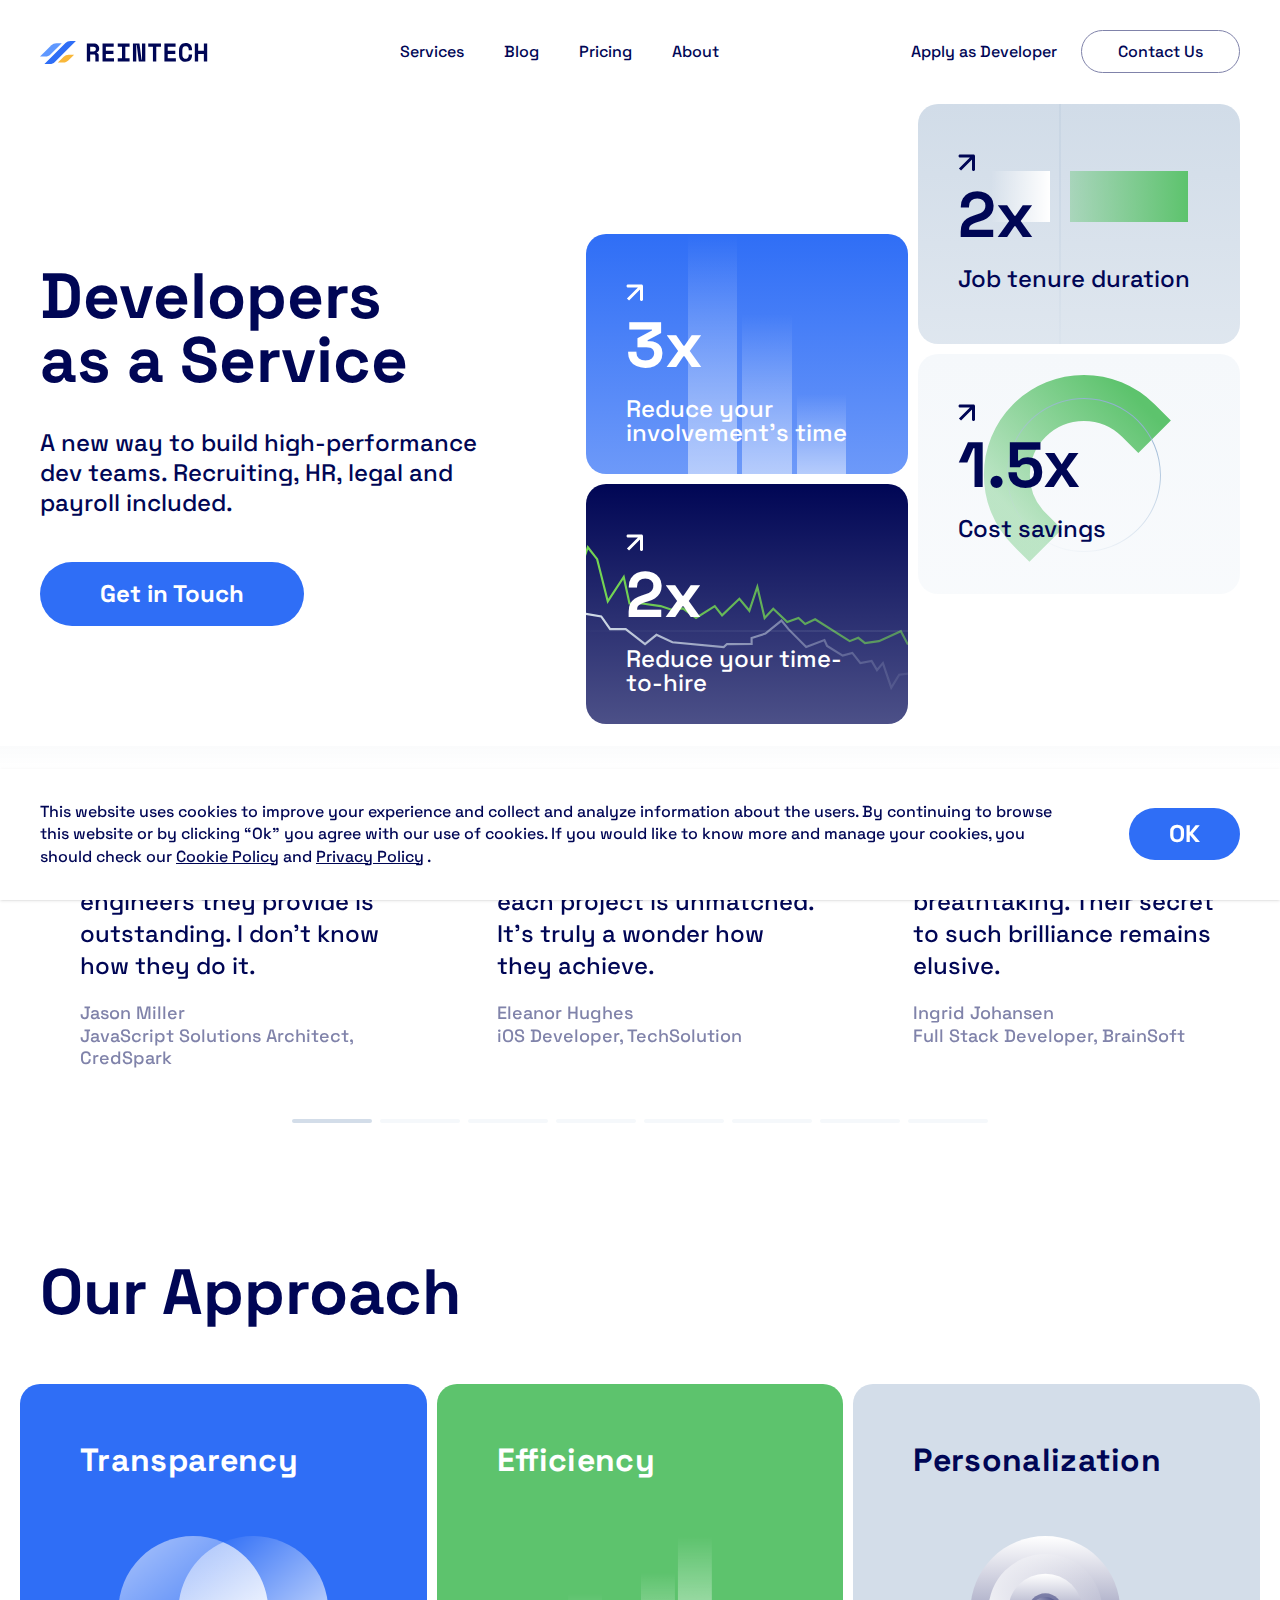
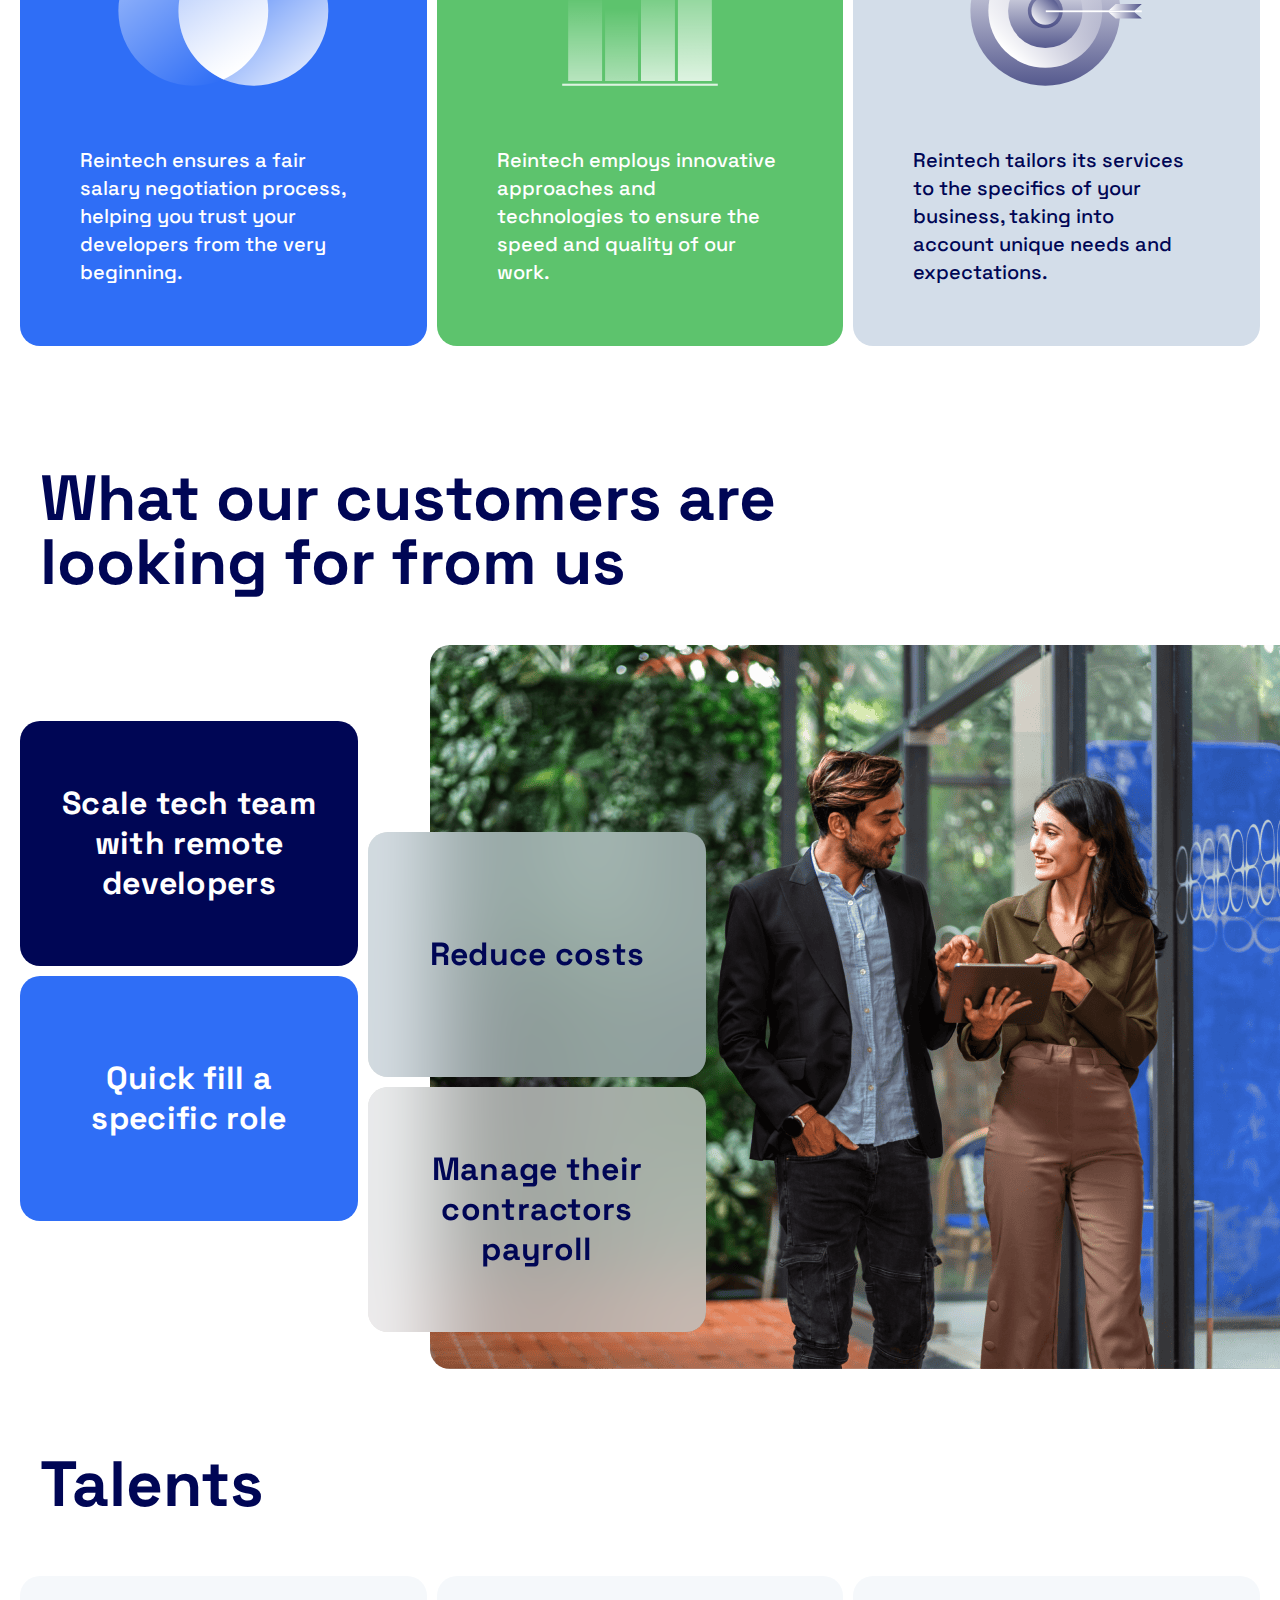
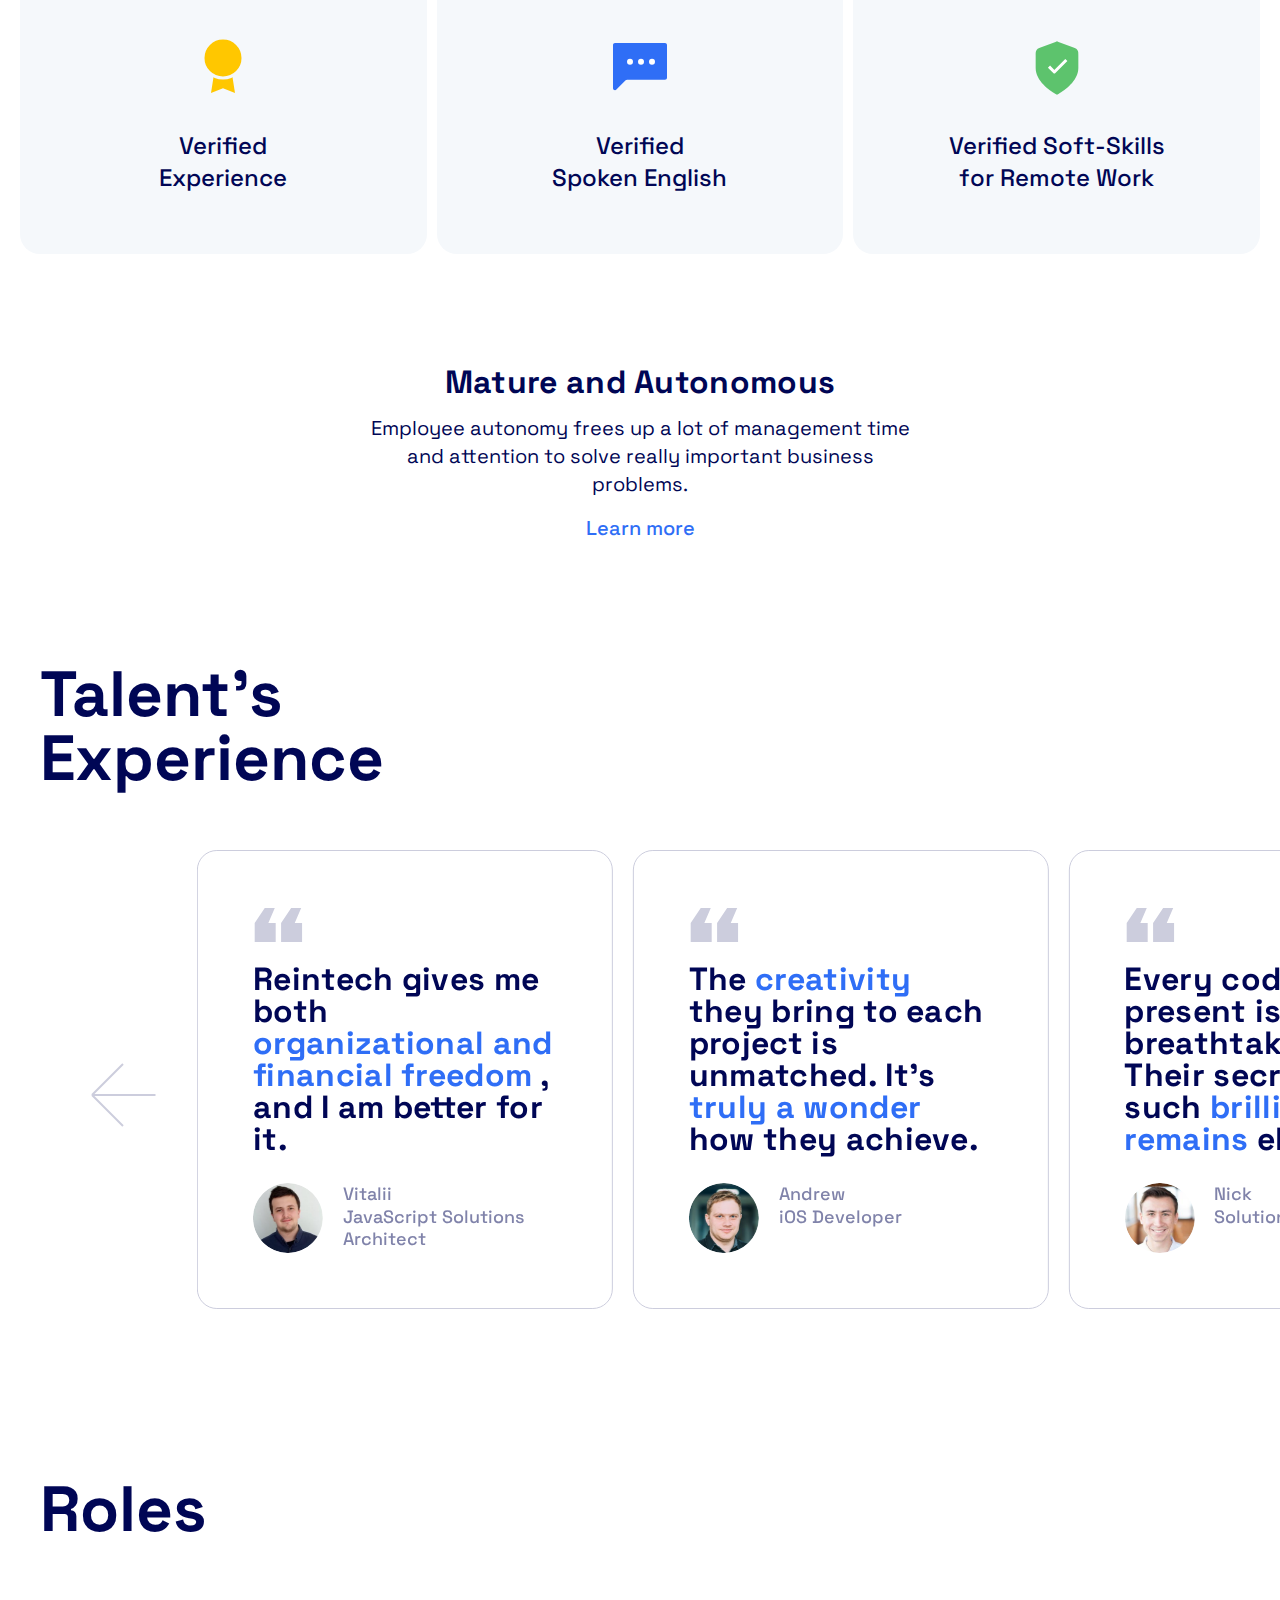
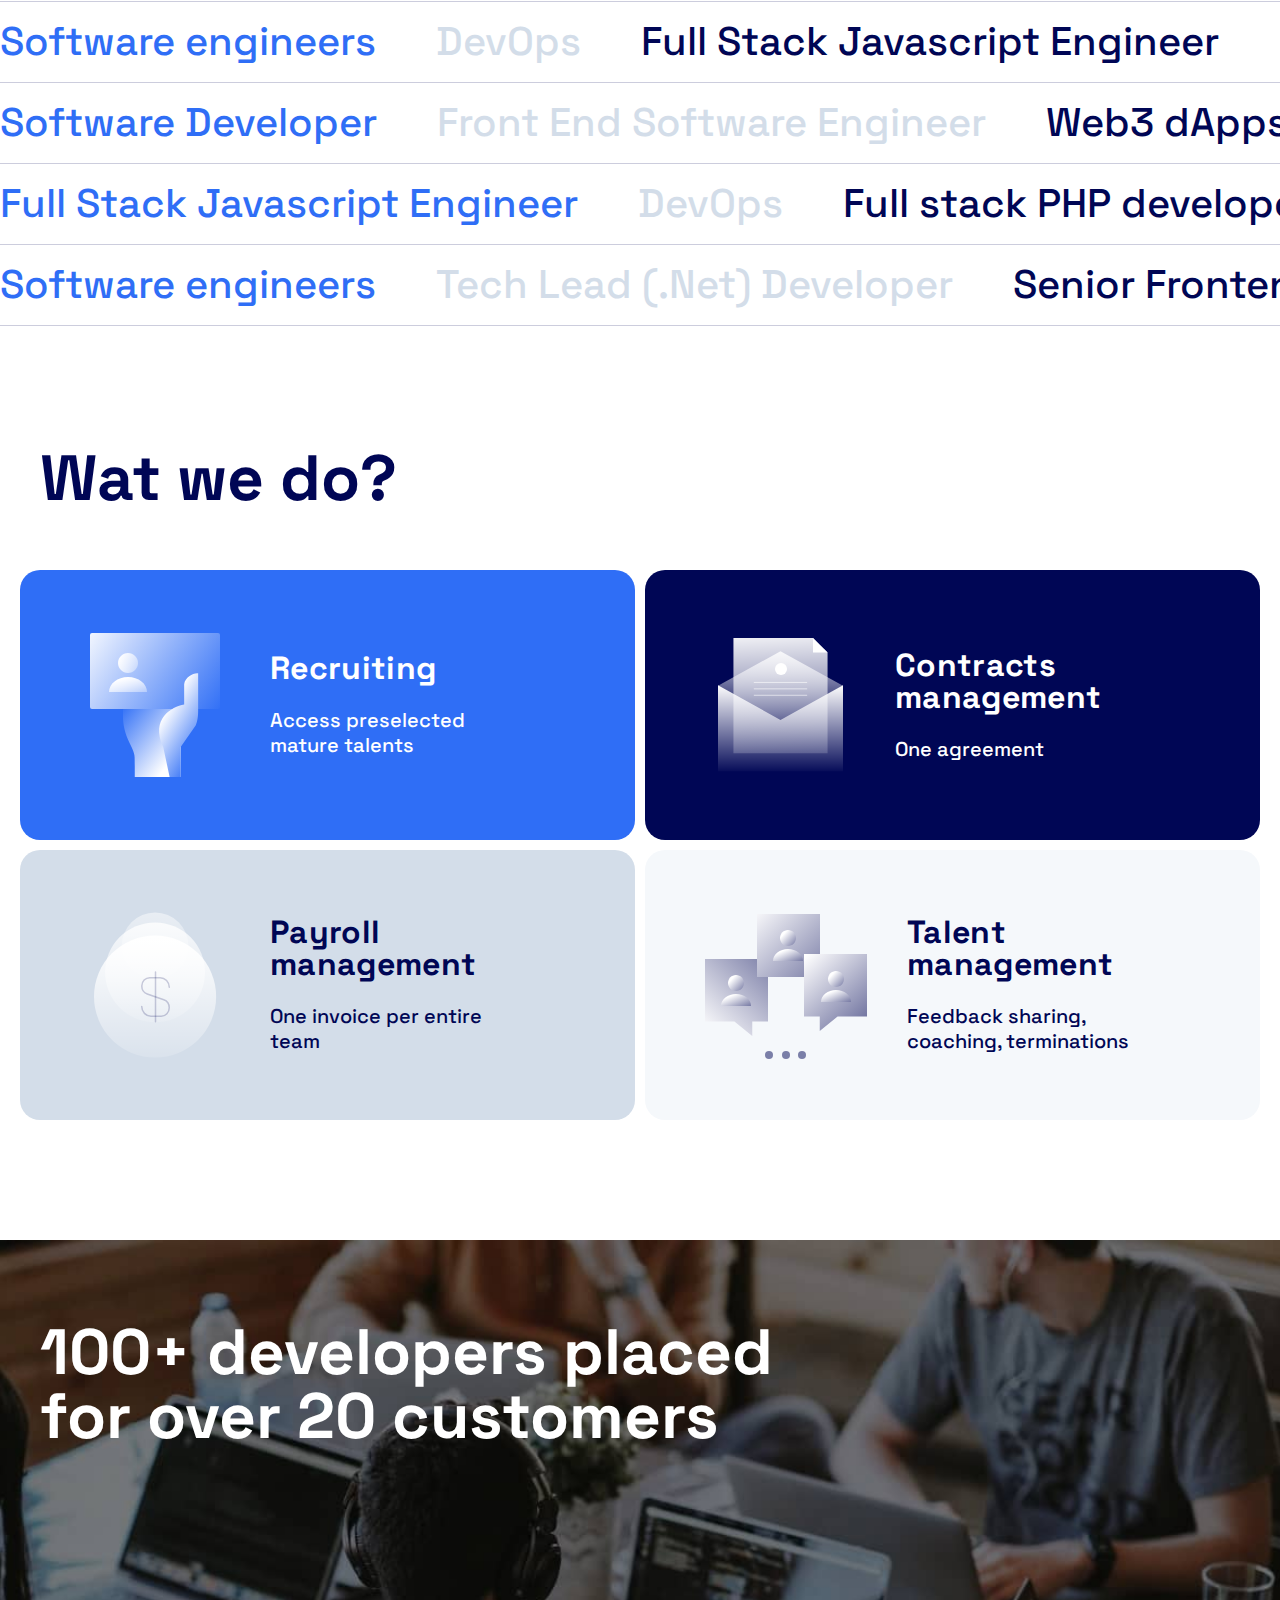
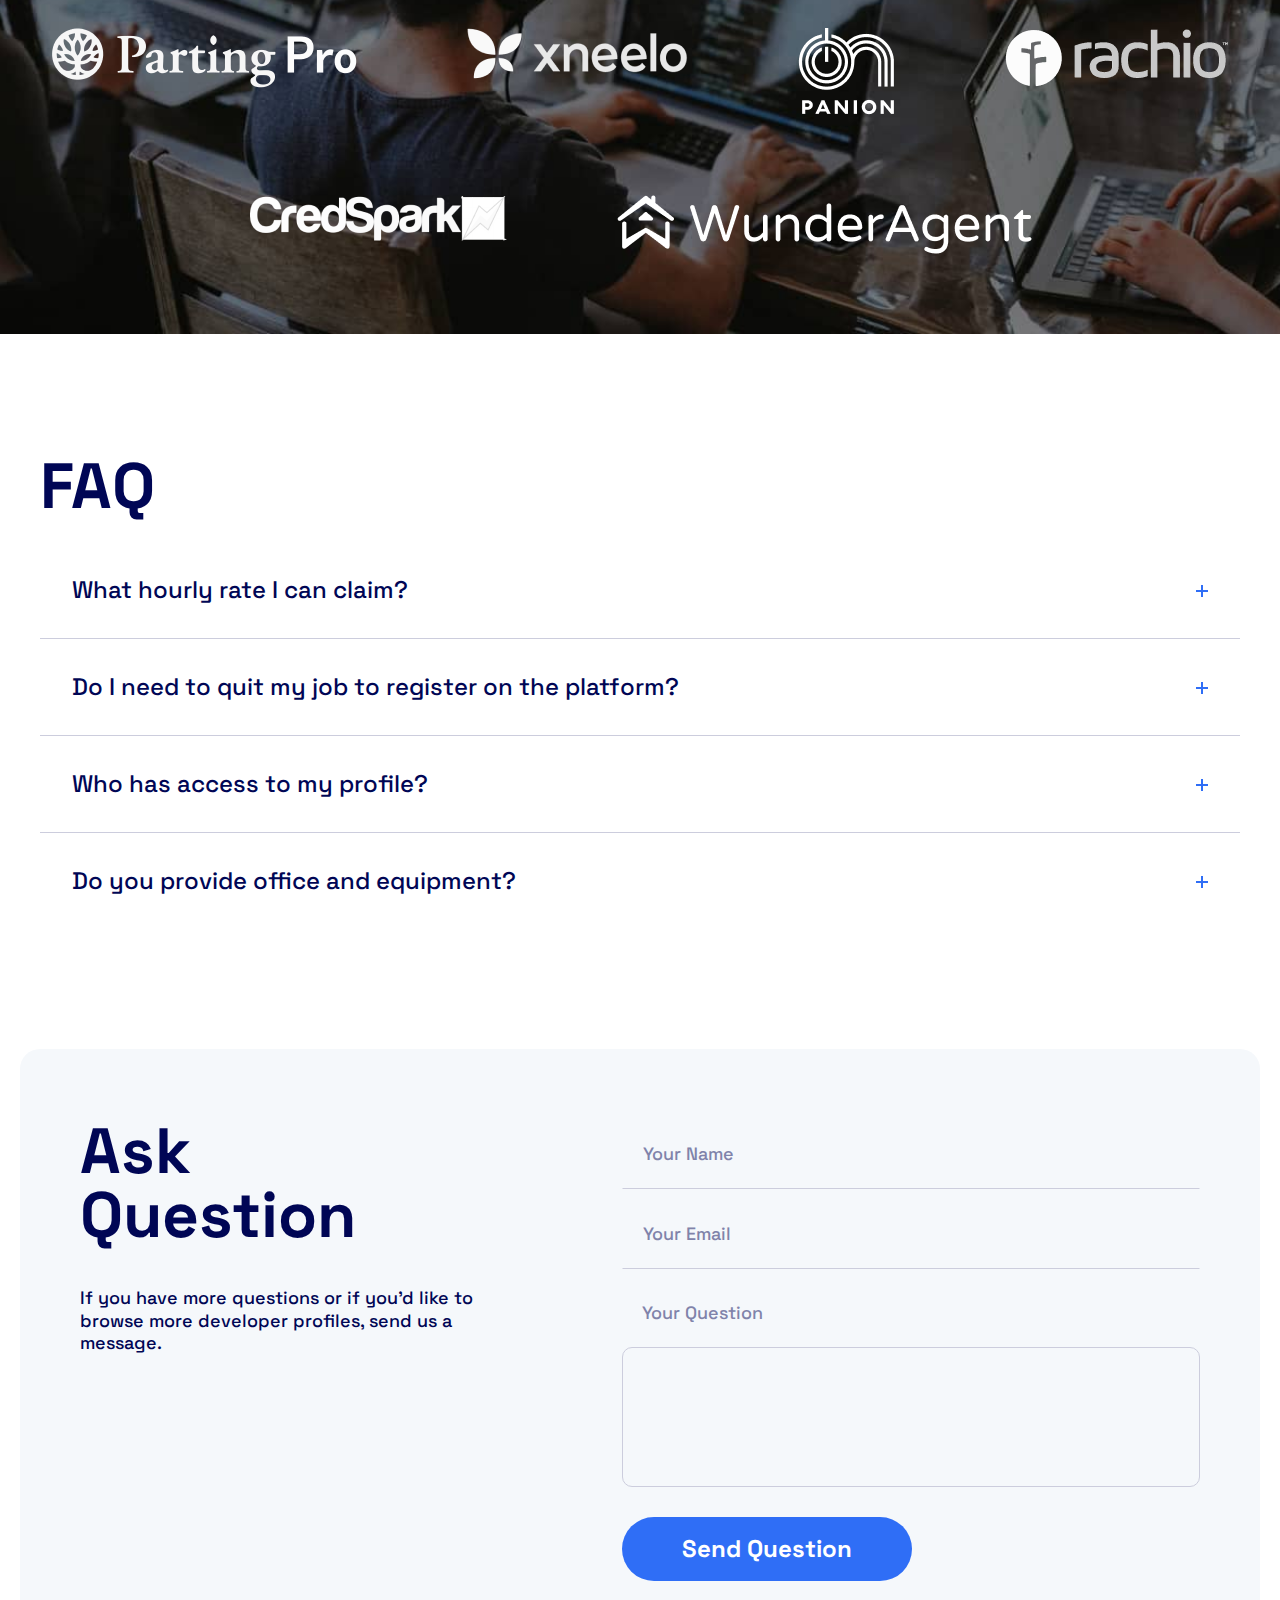
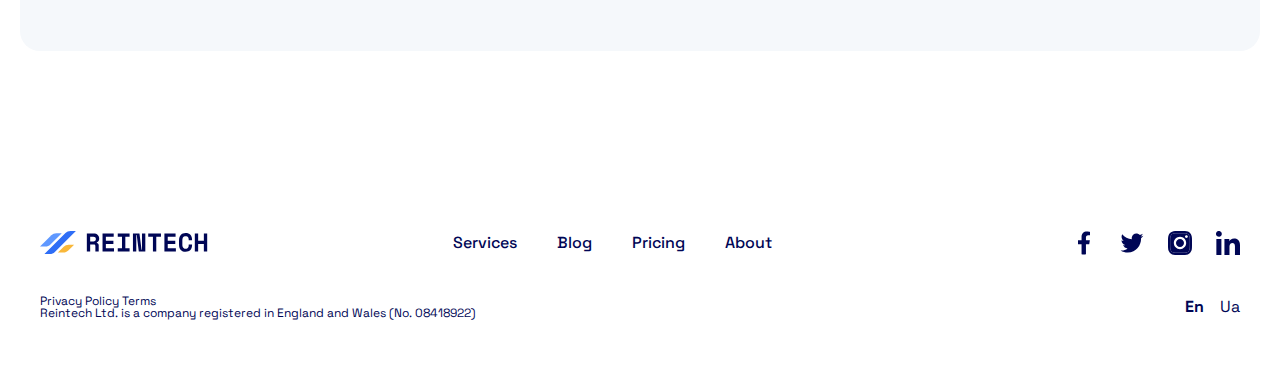
==== src/index.html @ bb0bf2b2 "fixes slider dots" ====
<!DOCTYPE html>
<html class="h-full" lang="en">
	<head>
		<meta charset="UTF-8" />
		<meta http-equiv="X-UA-Compatible" content="IE=edge" />
		<meta name="viewport" content="width=device-width, initial-scale=1.0" />
		<title>RAINTECH</title>
		<link rel="stylesheet" href="./css/output.css" />
		<link rel="preconnect" href="https://fonts.googleapis.com" />
		<link rel="preconnect" href="https://fonts.gstatic.com" crossorigin />
		<link
			href="https://fonts.googleapis.com/css2?family=Space+Grotesk:wght@400;500;600;700&display=swap"
			rel="stylesheet"
		/>
		<link
			rel="stylesheet"
			href="https://cdn.jsdelivr.net/npm/swiper@8/swiper-bundle.min.css"
		/>
	</head>

	<body id="home-page" class="relative h-full">
		<div class="wrapper flex min-h-full flex-col">
			<div id="overlay" class="overlay duration-300"></div>
			<!-- Header -->
			<header class="z-30">
				<div class="container">
					<div
						class="flex items-center justify-between py-10 sm:justify-center sm:py-5"
					>
						<a href=" #" class="z-20 flex">
							<img src="./img/logo.svg" alt="logo" />
						</a>
						<!-- Desktop menu -->
						<ul
							id="menu"
							class="z-10 flex animate-fadeIn items-center gap-10 md:hidden"
						>
							<!-- Menu Item -->
							<li>
								<a
									class="relative font-medium after:absolute after:left-0 after:-bottom-1 after:h-[2px] after:w-full after:scale-0 after:bg-main-black after:transition-all hover:after:scale-100"
									href="#"
								>
									<span>Services</span>
								</a>
							</li>
							<!-- Menu Item -->
							<li>
								<a
									class="relative font-medium after:absolute after:left-0 after:-bottom-1 after:h-[2px] after:w-full after:scale-0 after:bg-main-black after:transition-all hover:after:scale-100"
									href="#"
								>
									<span>Blog</span>
								</a>
							</li>
							<!-- Menu Item -->
							<li>
								<a
									class="relative font-medium after:absolute after:left-0 after:-bottom-1 after:h-[2px] after:w-full after:scale-0 after:bg-main-black after:transition-all hover:after:scale-100"
									href="#"
								>
									<span>Pricing</span>
								</a>
							</li>
							<!-- Menu Item -->
							<li>
								<a
									class="relative font-medium after:absolute after:left-0 after:-bottom-1 after:h-[2px] after:w-full after:scale-0 after:bg-main-black after:transition-all hover:after:scale-100"
									href="#"
								>
									<span>About</span>
								</a>
							</li>
						</ul>

						<!-- Header actions -->
						<ul class="flex items-center gap-6 md:ml-auto md:mr-6 sm:hidden">
							<li>
								<a
									class="relative font-medium after:absolute after:left-0 after:-bottom-1 after:h-[2px] after:w-full after:scale-0 after:bg-main-black after:transition-all hover:after:scale-100"
									href="#"
								>
									Apply as Developer
								</a>
							</li>
							<li>
								<a
									class="rounded-full border border-main-shadow py-[10px] px-9 font-medium leading-none transition-colors hover:border-main-black hover:bg-main-black hover:text-white"
									href="#"
								>
									Contact Us
								</a>
							</li>
						</ul>

						<!-- Mobile menu -->
						<ul
							id="mobile-menu"
							class="fixed -left-full right-0 top-0 bottom-0 z-20 flex h-screen w-[90%] flex-col items-center gap-[30px] overflow-auto bg-white pt-[60px] transition-all duration-300"
						>
							<li class="absolute right-10 top-10 sm:top-5 sm:right-5">
								<button id="close-menu">
									<img src="./img/burger-close.svg" alt="img" />
								</button>
							</li>
							<li>
								<a href="#" class="text-xl font-medium">Home</a>
							</li>

							<li>
								<a href="#" class="text-xl font-medium">About Us</a>
							</li>
							<li>
								<a href="#" class="text-xl font-medium">Features</a>
							</li>
							<li>
								<a href="#" class="text-xl font-medium">Solution</a>
							</li>

							<li class="mt-[70px] hidden sm:block">
								<a class="text-xl font-medium" href="#">Apply as Developer</a>
							</li>
							<li class="hidden sm:block">
								<a
									class="rounded-full border border-main-shadow py-[10px] px-9 text-xl font-medium leading-none transition-colors"
									href="#"
								>
									Contact Us
								</a>
							</li>
						</ul>

						<!-- Burger Button -->
						<button
							id="burger"
							aria-label="burger-button"
							class="z-10 hidden md:block sm:absolute sm:left-5"
						>
							<img src="./img/burger-open.svg" alt="icon" />
						</button>
					</div>
				</div>
			</header>

			<!-- Main Content -->
			<main class="flex-auto">
				<!-- Section 1 (Hero) -->
				<section id="section-hero" class="my-0">
					<div class="container">
						<!-- Desktop view -->
						<div class="desk-view relative hidden gap-5">
							<div
								class="mt-[10rem] max-w-[473px] md:mt-[10px] md:max-w-full sm:mt-[50px]"
							>
								<h2 class="max-w-[378px] pl-0 md:max-w-full md:text-center">
									Developers as a Service
								</h2>
								<p
									class="mt-9 max-w-[473px] text-2xl font-medium leading-tight md:text-center"
								>
									A new way to build high-performance dev teams. Recruiting, HR,
									legal and payroll included.
								</p>
								<a
									class="btn mt-11 md:mx-auto md:flex md:justify-center sm:mt-[30px]"
									href="#"
								>
									Get in Touch
								</a>
							</div>

							<div class="ml-auto flex gap-[10px]">
								<!-- Right Side -->
								<div class="ml-left-boxes">
									<!-- Box Item 1 -->
									<div
										id="hero-box-1"
										class="hero-box group z-20 mt-[130px] origin-bottom-right bg-hero-gradient-blue"
									>
										<!-- Bg Image -->
										<img
											class="absolute left-[102px] top-0 z-0 group-[.active]:hidden"
											src="./img/hero-img-1.svg"
											alt="img"
										/>
										<!-- Content -->
										<div class="z-[1]">
											<svg
												width="17"
												class="transition-all group-hover:translate-x-2 group-hover:-translate-y-2 group-[.active]:hidden"
												height="17"
												viewBox="0 0 17 17"
												fill="none"
												xmlns="http://www.w3.org/2000/svg"
											>
												<path
													d="M17 2C17 1.17157 16.3284 0.5 15.5 0.5H2C1.17157 0.5 0.5 1.17157 0.5 2C0.5 2.82843 1.17157 3.5 2 3.5H14V15.5C14 16.3284 14.6716 17 15.5 17C16.3284 17 17 16.3284 17 15.5V2ZM3.06066 16.5607L16.5607 3.06066L14.4393 0.93934L0.93934 14.4393L3.06066 16.5607Z"
													fill="white"
												/>
											</svg>
											<span
												class="mt-3 block text-[64px] font-bold leading-none text-white group-[.active]:mt-0"
											>
												3x
											</span>
											<p
												class="mt-5 text-2xl font-medium leading-none text-white group-[.active]:hidden"
											>
												Reduce your involvement's time
											</p>
										</div>

										<!-- Hidden Content -->
										<div
											class="hidden origin-bottom flex-col gap-5 group-[.active]:flex"
										>
											<p
												class="mt-5 text-2xl font-medium leading-none text-white"
											>
												We save your involvement time on hiring and ongoing
												administration processes
											</p>
											<p class="font-bold text-white">
												Instead of sourcing and vetting hundreds of candidates,
												we introduce you to 2-3 manually selected.
											</p>
											<p class="font-bold text-white">
												You talk to motivated candidates.
											</p>
											<p class="font-bold text-white">
												Your specific requirements are the most critical input
												for us to choose candidates.
											</p>
											<p class="font-bold text-white">
												After the hire, we take care of payroll, HR and legal.
												You can focus on tech excellence.
											</p>
										</div>
									</div>
									<!-- Box Item 3 -->
									<div
										class="hero-box group bg-hero-gradient-black"
										id="hero-box-3"
									>
										<!-- Bg Image -->
										<img
											class="absolute left-0 top-[60px] z-0 w-full group-[.active]:hidden"
											src="./img/hero-img-3.svg"
											alt="img"
										/>
										<!-- Content -->
										<div class="z-[1]">
											<svg
												width="17"
												class="transition-all group-hover:translate-x-2 group-hover:-translate-y-2 group-[.active]:hidden"
												height="17"
												viewBox="0 0 17 17"
												fill="none"
												xmlns="http://www.w3.org/2000/svg"
											>
												<path
													d="M17 2C17 1.17157 16.3284 0.5 15.5 0.5H2C1.17157 0.5 0.5 1.17157 0.5 2C0.5 2.82843 1.17157 3.5 2 3.5H14V15.5C14 16.3284 14.6716 17 15.5 17C16.3284 17 17 16.3284 17 15.5V2ZM3.06066 16.5607L16.5607 3.06066L14.4393 0.93934L0.93934 14.4393L3.06066 16.5607Z"
													fill="white"
												/>
											</svg>
											<span
												class="mt-3 block text-[64px] font-bold leading-none text-white"
											>
												2x
											</span>
											<p
												class="mt-5 text-2xl font-medium leading-none text-white group-[.active]:hidden"
											>
												Reduce your time-to-hire
											</p>
										</div>

										<!-- Hidden Content -->
										<div
											class="hidden origin-bottom flex-col gap-5 group-[.active]:flex"
										>
											<p
												class="mt-5 text-2xl font-medium leading-none text-white"
											>
												Get your developer on board faster
											</p>
											<p class="font-bold text-white">
												We work with our own network of warm candidates who are
												looking for new opportunities.
											</p>
											<p class="font-bold text-white">
												Our internal software with AI automates processes to
												increase productivity.
											</p>
										</div>
									</div>
								</div>
								<div class="">
									<!-- Box Item 2 -->
									<div
										class="hero-box group bg-hero-gradient-shadow"
										id="hero-box-2"
									>
										<!-- Bg Image -->
										<img
											class="absolute left-[73px] top-0 z-0 group-[.active]:hidden"
											src="./img/hero-img-2.svg"
											alt="img"
										/>
										<!-- Content -->
										<div class="z-[1]">
											<svg
												class="transition-all group-hover:translate-x-2 group-hover:-translate-y-2 group-[.active]:hidden"
												width="17"
												height="17"
												viewBox="0 0 17 17"
												fill="none"
												xmlns="http://www.w3.org/2000/svg"
											>
												<path
													d="M17 2C17 1.17157 16.3284 0.5 15.5 0.5H2C1.17157 0.5 0.5 1.17157 0.5 2C0.5 2.82843 1.17157 3.5 2 3.5H14V15.5C14 16.3284 14.6716 17 15.5 17C16.3284 17 17 16.3284 17 15.5V2ZM3.06066 16.5607L16.5607 3.06066L14.4393 0.93934L0.93934 14.4393L3.06066 16.5607Z"
													fill="#000655"
												/>
											</svg>

											<span
												class="mt-3 block text-[64px] font-bold leading-none"
											>
												2x
											</span>
											<p
												class="mt-5 text-2xl font-medium leading-none group-[.active]:hidden"
											>
												Job tenure duration
											</p>
										</div>

										<!-- Hidden Content -->
										<div
											class="hidden origin-bottom flex-col gap-5 text-[#000655] group-[.active]:flex"
										>
											<p class="mt-5 text-2xl font-medium leading-none">
												Reintech candidates take responsibility
											</p>
											<p class="font-bold">
												Our transparent business model attracts mature
												professionals.
											</p>
											<p class="font-bold">
												You keep the loyalty of your developers as there is no
												middleman between both of you.
											</p>
											<p class="font-bold">
												Rely on us to resolve multi-cultural or other
												communication challenges.
											</p>
										</div>
									</div>

									<!-- Box Item 4 -->
									<div
										class="hero-box group bg-hero-gradient-lightgray"
										id="hero-box-4"
									>
										<!-- Bg Image -->
										<img
											class="absolute left-[57px] top-3 z-0 group-[.active]:hidden"
											src="./img/hero-img-4.svg"
											alt="img"
										/>
										<!-- Content -->
										<div class="z-[1]">
											<svg
												class="transition-all group-hover:translate-x-2 group-hover:-translate-y-2 group-[.active]:hidden"
												width="17"
												height="17"
												viewBox="0 0 17 17"
												fill="none"
												xmlns="http://www.w3.org/2000/svg"
											>
												<path
													d="M17 2C17 1.17157 16.3284 0.5 15.5 0.5H2C1.17157 0.5 0.5 1.17157 0.5 2C0.5 2.82843 1.17157 3.5 2 3.5H14V15.5C14 16.3284 14.6716 17 15.5 17C16.3284 17 17 16.3284 17 15.5V2ZM3.06066 16.5607L16.5607 3.06066L14.4393 0.93934L0.93934 14.4393L3.06066 16.5607Z"
													fill="#000655"
												/>
											</svg>

											<span
												class="mt-3 block text-[64px] font-bold leading-none"
											>
												1.5х
											</span>
											<p
												class="mt-5 text-2xl font-medium leading-none group-[.active]:hidden"
											>
												Cost savings
											</p>
										</div>

										<!-- Hidden Content -->
										<div
											class="relative hidden origin-bottom flex-col gap-5 text-[#000655] group-[.active]:flex"
										>
											<p class="mt-5 text-2xl font-medium leading-none">
												Compare. 1 year tenure, at $50/hr.
											</p>
											<div class="flex justify-between">
												<p class="mt-5 text-2xl font-medium leading-none">
													Reintech
												</p>
												<p class="mt-5 mr-10 text-2xl font-medium leading-none">
													Recruiters
												</p>
											</div>
											<hr class="relative -left-16 w-[500px]" />
											<div class="flex justify-between font-medium">
												<div>
													<p class="mb-3 w-[60%]">12 * 700 = $8400</p>
													<p class="mb-3">Payroll</p>
													<p class="mb-3">Hr</p>
													<p class="mb-3">Payroll</p>
													<p class="mb-3">Risk free</p>
												</div>
												<div class="w-[45%]">
													<p class="mb-3">15% of $96000 = $14400s</p>
													<p class="mb-3">-</p>
													<p class="mb-3">-</p>
													<p class="mb-3">-</p>
													<p class="mb-3">No guarantee after 2-3 months</p>
												</div>
											</div>
										</div>
									</div>
								</div>
							</div>
						</div>

						<!-- Tab view -->
						<div class="tab-view relative hidden items-center gap-5">
							<div
								class="max-w-[473px] md:mt-[10px] md:max-w-full sm:mt-[50px]"
							>
								<h2 class="max-w-[378px] pl-0 md:max-w-full md:text-center">
									Developers as a Service
								</h2>
								<p
									class="mt-9 text-2xl font-medium leading-tight md:text-center"
								>
									A new way to build high-performance dev teams. Recruiting, HR,
									legal and payroll included.
								</p>
								<a
									class="btn mt-11 md:mx-auto md:flex md:justify-center sm:mt-[30px]"
									href="#"
								>
									Get in Touch
								</a>
							</div>

							<div
								class="ml-auto flex w-full flex-wrap items-center gap-[10px]"
							>
								<!-- Right Side -->
								<!-- Box Item 1 -->
								<div
									id="tab-hero-box-1"
									class="hero-box group z-20 mt-[130px] origin-bottom-right bg-hero-gradient-blue"
								>
									<!-- Bg Image -->
									<img
										class="absolute left-[102px] top-0 z-0 group-[.active]:hidden"
										src="./img/hero-img-1.svg"
										alt="img"
									/>
									<!-- Content -->
									<div class="z-[1]">
										<svg
											width="17"
											class="transition-all group-hover:translate-x-2 group-hover:-translate-y-2 group-[.active]:hidden"
											height="17"
											viewBox="0 0 17 17"
											fill="none"
											xmlns="http://www.w3.org/2000/svg"
										>
											<path
												d="M17 2C17 1.17157 16.3284 0.5 15.5 0.5H2C1.17157 0.5 0.5 1.17157 0.5 2C0.5 2.82843 1.17157 3.5 2 3.5H14V15.5C14 16.3284 14.6716 17 15.5 17C16.3284 17 17 16.3284 17 15.5V2ZM3.06066 16.5607L16.5607 3.06066L14.4393 0.93934L0.93934 14.4393L3.06066 16.5607Z"
												fill="white"
											/>
										</svg>
										<span
											class="mt-3 block text-[64px] font-bold leading-none text-white group-[.active]:mt-0"
										>
											3x
										</span>
										<p
											class="mt-5 text-2xl font-medium leading-none text-white group-[.active]:hidden"
										>
											Reduce your involvement's time
										</p>
									</div>

									<!-- Hidden Content -->
									<div
										class="hidden origin-bottom flex-col gap-5 group-[.active]:flex"
									>
										<p
											class="mt-5 text-2xl font-medium leading-none text-white"
										>
											We save your involvement time on hiring and ongoing
											administration processes
										</p>
										<p class="font-bold text-white">
											Instead of sourcing and vetting hundreds of candidates, we
											introduce you to 2-3 manually selected.
										</p>
										<p class="font-bold text-white">
											You talk to motivated candidates.
										</p>
										<p class="font-bold text-white">
											Your specific requirements are the most critical input for
											us to choose candidates.
										</p>
										<p class="font-bold text-white">
											After the hire, we take care of payroll, HR and legal. You
											can focus on tech excellence.
										</p>
									</div>
								</div>
								<!-- Box Item 2 -->
								<div
									class="hero-box group bg-hero-gradient-shadow"
									id="tab-hero-box-2"
								>
									<!-- Bg Image -->
									<img
										class="absolute left-[73px] top-0 z-0 group-[.active]:hidden"
										src="./img/hero-img-2.svg"
										alt="img"
									/>
									<!-- Content -->
									<div class="z-[1]">
										<svg
											class="transition-all group-hover:translate-x-2 group-hover:-translate-y-2 group-[.active]:hidden"
											width="17"
											height="17"
											viewBox="0 0 17 17"
											fill="none"
											xmlns="http://www.w3.org/2000/svg"
										>
											<path
												d="M17 2C17 1.17157 16.3284 0.5 15.5 0.5H2C1.17157 0.5 0.5 1.17157 0.5 2C0.5 2.82843 1.17157 3.5 2 3.5H14V15.5C14 16.3284 14.6716 17 15.5 17C16.3284 17 17 16.3284 17 15.5V2ZM3.06066 16.5607L16.5607 3.06066L14.4393 0.93934L0.93934 14.4393L3.06066 16.5607Z"
												fill="#000655"
											/>
										</svg>

										<span class="mt-3 block text-[64px] font-bold leading-none">
											2x
										</span>
										<p
											class="mt-5 text-2xl font-medium leading-none group-[.active]:hidden"
										>
											Job tenure duration
										</p>
									</div>

									<!-- Hidden Content -->
									<div
										class="hidden origin-bottom flex-col gap-5 text-[#000655] group-[.active]:flex"
									>
										<p class="mt-5 text-2xl font-medium leading-none">
											Reintech candidates take responsibility
										</p>
										<p class="font-bold">
											Our transparent business model attracts mature
											professionals.
										</p>
										<p class="font-bold">
											You keep the loyalty of your developers as there is no
											middleman between both of you.
										</p>
										<p class="font-bold">
											Rely on us to resolve multi-cultural or other
											communication challenges.
										</p>
									</div>
								</div>

								<!-- Box Item 3 -->
								<div
									class="hero-box group bg-hero-gradient-black"
									id="tab-hero-box-3"
								>
									<!-- Bg Image -->
									<img
										class="absolute left-0 top-[60px] z-0 w-full group-[.active]:hidden"
										src="./img/hero-img-3.svg"
										alt="img"
									/>
									<!-- Content -->
									<div class="z-[1]">
										<svg
											width="17"
											class="transition-all group-hover:translate-x-2 group-hover:-translate-y-2 group-[.active]:hidden"
											height="17"
											viewBox="0 0 17 17"
											fill="none"
											xmlns="http://www.w3.org/2000/svg"
										>
											<path
												d="M17 2C17 1.17157 16.3284 0.5 15.5 0.5H2C1.17157 0.5 0.5 1.17157 0.5 2C0.5 2.82843 1.17157 3.5 2 3.5H14V15.5C14 16.3284 14.6716 17 15.5 17C16.3284 17 17 16.3284 17 15.5V2ZM3.06066 16.5607L16.5607 3.06066L14.4393 0.93934L0.93934 14.4393L3.06066 16.5607Z"
												fill="white"
											/>
										</svg>
										<span
											class="mt-3 block text-[64px] font-bold leading-none text-white"
										>
											2x
										</span>
										<p
											class="mt-5 text-2xl font-medium leading-none text-white group-[.active]:hidden"
										>
											Reduce your time-to-hire
										</p>
									</div>

									<!-- Hidden Content -->
									<div
										class="hidden origin-bottom flex-col gap-5 group-[.active]:flex"
									>
										<p
											class="mt-5 text-2xl font-medium leading-none text-white"
										>
											Get your developer on board faster
										</p>
										<p class="font-bold text-white">
											We work with our own network of warm candidates who are
											looking for new opportunities.
										</p>
										<p class="font-bold text-white">
											Our internal software with AI automates processes to
											increase productivity.
										</p>
									</div>
								</div>

								<!-- Box Item 4 -->
								<div
									class="hero-box group bg-hero-gradient-lightgray"
									id="tab-hero-box-4"
								>
									<!-- Bg Image -->
									<img
										class="absolute left-[57px] top-3 z-0 group-[.active]:hidden"
										src="./img/hero-img-4.svg"
										alt="img"
									/>
									<!-- Content -->
									<div class="z-[1]">
										<svg
											class="transition-all group-hover:translate-x-2 group-hover:-translate-y-2 group-[.active]:hidden"
											width="17"
											height="17"
											viewBox="0 0 17 17"
											fill="none"
											xmlns="http://www.w3.org/2000/svg"
										>
											<path
												d="M17 2C17 1.17157 16.3284 0.5 15.5 0.5H2C1.17157 0.5 0.5 1.17157 0.5 2C0.5 2.82843 1.17157 3.5 2 3.5H14V15.5C14 16.3284 14.6716 17 15.5 17C16.3284 17 17 16.3284 17 15.5V2ZM3.06066 16.5607L16.5607 3.06066L14.4393 0.93934L0.93934 14.4393L3.06066 16.5607Z"
												fill="#000655"
											/>
										</svg>

										<span class="mt-3 block text-[64px] font-bold leading-none">
											1.5х
										</span>
										<p
											class="mt-5 text-2xl font-medium leading-none group-[.active]:hidden"
										>
											Cost savings
										</p>
									</div>

									<!-- Hidden Content -->
									<div
										class="relative hidden origin-bottom flex-col gap-5 text-[#000655] group-[.active]:flex"
									>
										<p class="mt-5 text-2xl font-medium leading-none">
											Compare. 1 year tenure, at $50/hr.
										</p>
										<div class="flex justify-between">
											<p class="mt-5 text-2xl font-medium leading-none">
												Reintech
											</p>
											<p class="mt-5 mr-10 text-2xl font-medium leading-none">
												Recruiters
											</p>
										</div>
										<hr class="relative -left-16 w-[500px]" />
										<div class="flex justify-between font-medium">
											<div>
												<p class="mb-3 w-[60%]">12 * 700 = $8400</p>
												<p class="mb-3">Payroll</p>
												<p class="mb-3">Hr</p>
												<p class="mb-3">Payroll</p>
												<p class="mb-3">Risk free</p>
											</div>
											<div class="w-[45%]">
												<p class="mb-3">15% of $96000 = $14400s</p>
												<p class="mb-3">-</p>
												<p class="mb-3">-</p>
												<p class="mb-3">-</p>
												<p class="mb-3">No guarantee after 2-3 months</p>
											</div>
										</div>
									</div>
								</div>
							</div>
						</div>

						<!-- Mobile view -->
						<div class="mob-view relative hidden items-center gap-5">
							<div
								class="max-w-[473px] md:mt-[10px] md:max-w-full sm:mt-[50px]"
							>
								<h2 class="max-w-[378px] pl-0 md:max-w-full md:text-center">
									Developers as a Service
								</h2>
								<p
									class="mt-9 text-xl font-medium leading-tight md:text-center"
								>
									A new way to build high-performance dev teams. Recruiting, HR,
									legal and payroll included.
								</p>
								<a
									class="btn mt-11 md:mx-auto md:flex md:justify-center sm:mt-[30px]"
									href="#"
								>
									Get in Touch
								</a>
							</div>

							<div class="ml-auto flex flex-wrap items-center gap-[10px]">
								<!-- Right Side -->
								<!-- Box Item 1 -->
								<div
									id="mob-hero-box-1"
									class="hero-box group z-20 mt-[130px] origin-bottom-right bg-hero-gradient-blue"
								>
									<!-- Bg Image -->
									<img
										class="absolute left-[102px] top-0 z-0 group-[.active]:hidden"
										src="./img/hero-img-1.svg"
										alt="img"
									/>
									<!-- Content -->
									<div class="z-[1]">
										<svg
											width="17"
											class="transition-all group-hover:translate-x-2 group-hover:-translate-y-2 group-[.active]:hidden"
											height="17"
											viewBox="0 0 17 17"
											fill="none"
											xmlns="http://www.w3.org/2000/svg"
										>
											<path
												d="M17 2C17 1.17157 16.3284 0.5 15.5 0.5H2C1.17157 0.5 0.5 1.17157 0.5 2C0.5 2.82843 1.17157 3.5 2 3.5H14V15.5C14 16.3284 14.6716 17 15.5 17C16.3284 17 17 16.3284 17 15.5V2ZM3.06066 16.5607L16.5607 3.06066L14.4393 0.93934L0.93934 14.4393L3.06066 16.5607Z"
												fill="white"
											/>
										</svg>
										<span
											class="mt-3 block text-[64px] font-bold leading-none text-white group-[.active]:mt-0"
										>
											3x
										</span>
										<p
											class="mt-5 text-2xl font-medium leading-none text-white group-[.active]:hidden"
										>
											Reduce your involvement's time
										</p>
									</div>

									<!-- Hidden Content -->
									<div
										class="hidden origin-bottom flex-col gap-5 group-[.active]:flex"
									>
										<p
											class="mt-5 text-2xl font-medium leading-none text-white"
										>
											We save your involvement time on hiring and ongoing
											administration processes
										</p>
										<p class="font-bold text-white">
											Instead of sourcing and vetting hundreds of candidates, we
											introduce you to 2-3 manually selected.
										</p>
										<p class="font-bold text-white">
											You talk to motivated candidates.
										</p>
										<p class="font-bold text-white">
											Your specific requirements are the most critical input for
											us to choose candidates.
										</p>
										<p class="font-bold text-white">
											After the hire, we take care of payroll, HR and legal. You
											can focus on tech excellence.
										</p>
									</div>
								</div>
								<!-- Box Item 2 -->
								<div
									class="hero-box group bg-hero-gradient-shadow"
									id="mob-hero-box-2"
								>
									<!-- Bg Image -->
									<img
										class="absolute left-[73px] top-0 z-0 group-[.active]:hidden"
										src="./img/hero-img-2.svg"
										alt="img"
									/>
									<!-- Content -->
									<div class="z-[1]">
										<svg
											class="transition-all group-hover:translate-x-2 group-hover:-translate-y-2 group-[.active]:hidden"
											width="17"
											height="17"
											viewBox="0 0 17 17"
											fill="none"
											xmlns="http://www.w3.org/2000/svg"
										>
											<path
												d="M17 2C17 1.17157 16.3284 0.5 15.5 0.5H2C1.17157 0.5 0.5 1.17157 0.5 2C0.5 2.82843 1.17157 3.5 2 3.5H14V15.5C14 16.3284 14.6716 17 15.5 17C16.3284 17 17 16.3284 17 15.5V2ZM3.06066 16.5607L16.5607 3.06066L14.4393 0.93934L0.93934 14.4393L3.06066 16.5607Z"
												fill="#000655"
											/>
										</svg>

										<span class="mt-3 block text-[64px] font-bold leading-none">
											2x
										</span>
										<p
											class="mt-5 text-2xl font-medium leading-none group-[.active]:hidden"
										>
											Job tenure duration
										</p>
									</div>

									<!-- Hidden Content -->
									<div
										class="hidden origin-bottom flex-col gap-5 text-[#000655] group-[.active]:flex"
									>
										<p class="mt-5 text-2xl font-medium leading-none">
											Reintech candidates take responsibility
										</p>
										<p class="font-bold">
											Our transparent business model attracts mature
											professionals.
										</p>
										<p class="font-bold">
											You keep the loyalty of your developers as there is no
											middleman between both of you.
										</p>
										<p class="font-bold">
											Rely on us to resolve multi-cultural or other
											communication challenges.
										</p>
									</div>
								</div>

								<!-- Box Item 3 -->
								<div
									class="hero-box group bg-hero-gradient-black"
									id="mob-hero-box-3"
								>
									<!-- Bg Image -->
									<img
										class="absolute left-0 top-[60px] z-0 w-full group-[.active]:hidden"
										src="./img/hero-img-3.svg"
										alt="img"
									/>
									<!-- Content -->
									<div class="z-[1]">
										<svg
											width="17"
											class="transition-all group-hover:translate-x-2 group-hover:-translate-y-2 group-[.active]:hidden"
											height="17"
											viewBox="0 0 17 17"
											fill="none"
											xmlns="http://www.w3.org/2000/svg"
										>
											<path
												d="M17 2C17 1.17157 16.3284 0.5 15.5 0.5H2C1.17157 0.5 0.5 1.17157 0.5 2C0.5 2.82843 1.17157 3.5 2 3.5H14V15.5C14 16.3284 14.6716 17 15.5 17C16.3284 17 17 16.3284 17 15.5V2ZM3.06066 16.5607L16.5607 3.06066L14.4393 0.93934L0.93934 14.4393L3.06066 16.5607Z"
												fill="white"
											/>
										</svg>
										<span
											class="mt-3 block text-[64px] font-bold leading-none text-white"
										>
											2x
										</span>
										<p
											class="mt-5 text-2xl font-medium leading-none text-white group-[.active]:hidden"
										>
											Reduce your time-to-hire
										</p>
									</div>

									<!-- Hidden Content -->
									<div
										class="hidden origin-bottom flex-col gap-5 group-[.active]:flex"
									>
										<p
											class="mt-5 text-2xl font-medium leading-none text-white"
										>
											Get your developer on board faster
										</p>
										<p class="font-bold text-white">
											We work with our own network of warm candidates who are
											looking for new opportunities.
										</p>
										<p class="font-bold text-white">
											Our internal software with AI automates processes to
											increase productivity.
										</p>
									</div>
								</div>

								<!-- Box Item 4 -->
								<div
									class="hero-box group bg-hero-gradient-lightgray"
									id="mob-hero-box-4"
								>
									<!-- Bg Image -->
									<img
										class="absolute left-[57px] top-3 z-0 group-[.active]:hidden"
										src="./img/hero-img-4.svg"
										alt="img"
									/>
									<!-- Content -->
									<div class="z-[1]">
										<svg
											class="transition-all group-hover:translate-x-2 group-hover:-translate-y-2 group-[.active]:hidden"
											width="17"
											height="17"
											viewBox="0 0 17 17"
											fill="none"
											xmlns="http://www.w3.org/2000/svg"
										>
											<path
												d="M17 2C17 1.17157 16.3284 0.5 15.5 0.5H2C1.17157 0.5 0.5 1.17157 0.5 2C0.5 2.82843 1.17157 3.5 2 3.5H14V15.5C14 16.3284 14.6716 17 15.5 17C16.3284 17 17 16.3284 17 15.5V2ZM3.06066 16.5607L16.5607 3.06066L14.4393 0.93934L0.93934 14.4393L3.06066 16.5607Z"
												fill="#000655"
											/>
										</svg>

										<span class="mt-3 block text-[64px] font-bold leading-none">
											1.5х
										</span>
										<p
											class="mt-5 text-2xl font-medium leading-none group-[.active]:hidden"
										>
											Cost savings
										</p>
									</div>

									<!-- Hidden Content -->
									<div
										class="relative hidden origin-bottom flex-col gap-5 text-[#000655] group-[.active]:flex"
									>
										<p class="mt-5 text-2xl font-medium leading-none">
											Compare. 1 year tenure, at $50/hr.
										</p>
										<div class="flex justify-between">
											<p class="mt-5 text-2xl font-medium leading-none">
												Reintech
											</p>
											<p class="mt-5 mr-10 text-2xl font-medium leading-none">
												Recruiters
											</p>
										</div>
										<hr class="relative -left-16 w-[500px]" />
										<div class="flex justify-between font-medium">
											<div>
												<p class="mb-3 w-[60%]">12 * 700 = $8400</p>
												<p class="mb-3">Payroll</p>
												<p class="mb-3">Hr</p>
												<p class="mb-3">Payroll</p>
												<p class="mb-3">Risk free</p>
											</div>
											<div class="w-[45%]">
												<p class="mb-3">15% of $96000 = $14400s</p>
												<p class="mb-3">-</p>
												<p class="mb-3">-</p>
												<p class="mb-3">-</p>
												<p class="mb-3">No guarantee after 2-3 months</p>
											</div>
										</div>
									</div>
								</div>
							</div>
						</div>
					</div>
				</section>

				<!-- Section 2 ( Testimonials slider ) -->
				<section>
					<div class="container">
						<!-- Slider main container -->
						<div id="testimonials-slider" class="swiper">
							<!-- Additional required wrapper -->
							<div class="swiper-wrapper pb-[70px]">
								<!-- Slides -->
								<!-- SLide -->
								<div class="swiper-slide !h-auto">
									<div class="flex !h-full gap-4">
										<div class="shrink-0">
											<img src="./img/quotes.svg" alt="img" />
										</div>
										<div class="flex flex-col">
											<p class="text-2xl font-medium text-main-black">
												The quality of the engineers they provide is
												outstanding. I don’t know how they do it.
											</p>

											<div class="mt-5">
												<p
													class="text-lg font-medium leading-tight text-main-shadow"
												>
													Jason Miller
												</p>
												<p
													class="text-lg font-medium leading-tight text-main-shadow"
												>
													JavaScript Solutions Architect, CredSpark
												</p>
											</div>
										</div>
									</div>
								</div>

								<!-- SLide -->
								<div class="swiper-slide !h-auto">
									<div class="flex !h-full gap-4">
										<div class="shrink-0">
											<img src="./img/quotes.svg" alt="img" />
										</div>
										<div class="flex flex-col">
											<p class="text-2xl font-medium text-main-black">
												The creativity they bring to each project is unmatched.
												It's truly a wonder how they achieve.
											</p>

											<div class="mt-5">
												<p
													class="text-lg font-medium leading-tight text-main-shadow"
												>
													Eleanor Hughes
												</p>
												<p
													class="text-lg font-medium leading-tight text-main-shadow"
												>
													iOS Developer, TechSolution
												</p>
											</div>
										</div>
									</div>
								</div>

								<!-- SLide -->
								<div class="swiper-slide !h-auto">
									<div class="flex !h-full gap-4">
										<div class="shrink-0">
											<img src="./img/quotes.svg" alt="img" />
										</div>
										<div class="flex flex-col">
											<p class="text-2xl font-medium text-main-black">
												Every code they present is breathtaking. Their secret to
												such brilliance remains elusive.
											</p>

											<div class="mt-5">
												<p
													class="text-lg font-medium leading-tight text-main-shadow"
												>
													Ingrid Johansen
												</p>
												<p
													class="text-lg font-medium leading-tight text-main-shadow"
												>
													Full Stack Developer, BrainSoft
												</p>
											</div>
										</div>
									</div>
								</div>

								<!-- SLide -->
								<div class="swiper-slide !h-auto">
									<div class="flex !h-full gap-4">
										<div class="shrink-0">
											<img src="./img/quotes.svg" alt="img" />
										</div>
										<div class="flex flex-col">
											<p class="text-2xl font-medium text-main-black">
												The quality of the engineers they provide is
												outstanding. I don’t know how they do it.
											</p>

											<div class="mt-5">
												<p
													class="text-lg font-medium leading-tight text-main-shadow"
												>
													Jason Miller
												</p>
												<p
													class="text-lg font-medium leading-tight text-main-shadow"
												>
													JavaScript Solutions Architect, CredSpark
												</p>
											</div>
										</div>
									</div>
								</div>
								<!-- SLide -->
								<div class="swiper-slide !h-auto">
									<div class="flex !h-full gap-4">
										<div class="shrink-0">
											<img src="./img/quotes.svg" alt="img" />
										</div>
										<div class="flex flex-col">
											<p class="text-2xl font-medium text-main-black">
												The quality of the engineers they provide is
												outstanding. I don’t know how they do it.
											</p>

											<div class="mt-5">
												<p
													class="text-lg font-medium leading-tight text-main-shadow"
												>
													Jason Miller
												</p>
												<p
													class="text-lg font-medium leading-tight text-main-shadow"
												>
													JavaScript Solutions Architect, CredSpark
												</p>
											</div>
										</div>
									</div>
								</div>

								<!-- SLide -->
								<div class="swiper-slide !h-auto">
									<div class="flex !h-full gap-4">
										<div class="shrink-0">
											<img src="./img/quotes.svg" alt="img" />
										</div>
										<div class="flex flex-col">
											<p class="text-2xl font-medium text-main-black">
												The creativity they bring to each project is unmatched.
												It's truly a wonder how they achieve.
											</p>

											<div class="mt-5">
												<p
													class="text-lg font-medium leading-tight text-main-shadow"
												>
													Eleanor Hughes
												</p>
												<p
													class="text-lg font-medium leading-tight text-main-shadow"
												>
													iOS Developer, TechSolution
												</p>
											</div>
										</div>
									</div>
								</div>

								<!-- SLide -->
								<div class="swiper-slide !h-auto">
									<div class="flex !h-full gap-4">
										<div class="shrink-0">
											<img src="./img/quotes.svg" alt="img" />
										</div>
										<div class="flex flex-col">
											<p class="text-2xl font-medium text-main-black">
												Every code they present is breathtaking. Their secret to
												such brilliance remains elusive.
											</p>

											<div class="mt-5">
												<p
													class="text-lg font-medium leading-tight text-main-shadow"
												>
													Ingrid Johansen
												</p>
												<p
													class="text-lg font-medium leading-tight text-main-shadow"
												>
													Full Stack Developer, BrainSoft
												</p>
											</div>
										</div>
									</div>
								</div>

								<!-- SLide -->
								<div class="swiper-slide !h-auto">
									<div class="flex !h-full gap-4">
										<div class="shrink-0">
											<img src="./img/quotes.svg" alt="img" />
										</div>
										<div class="flex flex-col">
											<p class="text-2xl font-medium text-main-black">
												The quality of the engineers they provide is
												outstanding. I don’t know how they do it.
											</p>

											<div class="mt-5">
												<p
													class="text-lg font-medium leading-tight text-main-shadow"
												>
													Jason Miller
												</p>
												<p
													class="text-lg font-medium leading-tight text-main-shadow"
												>
													JavaScript Solutions Architect, CredSpark
												</p>
											</div>
										</div>
									</div>
								</div>

								<!-- SLide -->
								<div class="swiper-slide !h-auto">
									<div class="flex !h-full gap-4">
										<div class="shrink-0">
											<img src="./img/quotes.svg" alt="img" />
										</div>
										<div class="flex flex-col">
											<p class="text-2xl font-medium text-main-black">
												Every code they present is breathtaking. Their secret to
												such brilliance remains elusive.
											</p>

											<div class="mt-5">
												<p
													class="text-lg font-medium leading-tight text-main-shadow"
												>
													Ingrid Johansen
												</p>
												<p
													class="text-lg font-medium leading-tight text-main-shadow"
												>
													Full Stack Developer, BrainSoft
												</p>
											</div>
										</div>
									</div>
								</div>

								<!-- SLide -->
								<div class="swiper-slide !h-auto">
									<div class="flex !h-full gap-4">
										<div class="shrink-0">
											<img src="./img/quotes.svg" alt="img" />
										</div>
										<div class="flex flex-col">
											<p class="text-2xl font-medium text-main-black">
												The quality of the engineers they provide is
												outstanding. I don’t know how they do it.
											</p>

											<div class="mt-5">
												<p
													class="text-lg font-medium leading-tight text-main-shadow"
												>
													Jason Miller
												</p>
												<p
													class="text-lg font-medium leading-tight text-main-shadow"
												>
													JavaScript Solutions Architect, CredSpark
												</p>
											</div>
										</div>
									</div>
								</div>
							</div>
							<!-- If we need pagination -->
							<div class="swiper-pagination"></div>
						</div>
						<!-- [END] Base HTML Layout Swiper  -->
					</div>
				</section>

				<!-- Section 3 ( Approach ) -->
				<section>
					<div class="container">
						<h2>Our Approach</h2>
					</div>
					<div class="container-big">
						<div
							class="mt-[60px] grid grid-cols-3 gap-[10px] md:grid-cols-1 sm:mt-[50px]"
						>
							<div
								class="flex flex-col gap-[60px] rounded-[20px] bg-main-blue p-[60px] sm:gap-10 sm:p-10 xs:p-5"
							>
								<h3 class="text-white">Transparency</h3>
								<img
									class="max-h-[150px] xs:max-h-[100px]"
									src="./img/approach-1.svg"
									alt="icon"
								/>
								<p
									class="mt-auto text-xl font-medium text-white md:text-2xl sm:text-lg"
								>
									Reintech ensures a fair salary negotiation process, helping
									you trust your developers from the very beginning.
								</p>
							</div>

							<div
								class="flex flex-col gap-[60px] rounded-[20px] bg-main-green p-[60px] sm:gap-10 sm:p-10 xs:p-5"
							>
								<h3 class="text-white">Efficiency</h3>
								<img
									class="max-h-[150px] xs:max-h-[100px]"
									src="./img/approach-2.svg"
									alt="icon"
								/>
								<p
									class="mt-auto text-xl font-medium text-white md:text-2xl sm:text-lg"
								>
									Reintech employs innovative approaches and technologies to
									ensure the speed and quality of our work.
								</p>
							</div>

							<div
								class="flex flex-col gap-[60px] rounded-[20px] bg-[#D3DDE9] p-[60px] sm:gap-10 sm:p-10 xs:p-5"
							>
								<h3>Personalization</h3>
								<img
									class="max-h-[150px] xs:max-h-[100px]"
									src="./img/approach-3.svg"
									alt="icon"
								/>
								<p
									class="mt-auto text-xl font-medium text-main-black md:text-2xl sm:text-lg"
								>
									Reintech tailors its services to the specifics of your
									business, taking into account unique needs and expectations.
								</p>
							</div>
						</div>
					</div>
				</section>

				<!-- Section 4 (Customers) -->
				<section class="relative">
					<div class="container">
						<h2 class="max-w-[765px]">
							What our customers are looking for from us
						</h2>
					</div>

					<div class="container-big">
						<div
							class="mt-[127px] flex max-w-[686px] flex-wrap gap-[10px] md:mx-auto sm:mt-[50px] sm:max-w-full sm:flex-col"
						>
							<div
								class="flex h-[245px] w-full max-w-[338px] items-center justify-center rounded-[20px] bg-main-black p-10 text-center md:order-1 sm:mt-0 sm:h-[145px] sm:max-w-full"
							>
								<h3 class="leading-tight text-white sm:text-2xl">
									Scale tech team with remote developers
								</h3>
							</div>
							<div
								class="mt-[111px] flex h-[245px] w-full max-w-[338px] items-center justify-center rounded-[20px] bg-[rgba(209,220,232,0.60)] p-10 text-center backdrop-blur-[50px] md:order-3 md:mt-0 sm:mt-0 sm:h-[145px] sm:max-w-full"
							>
								<h3 class="leading-tight sm:text-2xl">Reduce costs</h3>
							</div>
							<div
								class="-mt-[111px] flex h-[245px] w-full max-w-[338px] items-center justify-center rounded-[20px] bg-main-blue p-10 text-center md:order-2 sm:-mt-0 sm:h-[145px] sm:max-w-full"
							>
								<h3 class="leading-tight text-white sm:text-2xl">
									Quick fill a specific role
								</h3>
							</div>
							<div
								class="flex h-[245px] max-w-[338px] items-center justify-center rounded-[20px] bg-[rgba(246,249,252,0.60)] p-10 text-center backdrop-blur-[50px] md:order-4 md:-mt-[111px] sm:mt-0 sm:h-[145px] sm:max-w-full"
							>
								<h3 class="leading-tight sm:text-2xl">
									Manage their contractors payroll
								</h3>
							</div>
						</div>
					</div>

					<img
						class="absolute right-0 top-[179px] z-[-1] rounded-tl-[20px] rounded-bl-[20px] md:static md:-mt-[160px] md:h-auto md:w-full md:max-w-full md:rounded-none sm:mt-[-75px]"
						src="./img/customers-image.png"
						alt="img"
					/>
				</section>

				<!-- Section 5 ( Talents ) -->
				<section>
					<div class="container">
						<h2>Talents</h2>
					</div>
					<div class="container-big">
						<div
							class="mt-[60px] grid grid-cols-3 gap-[10px] sm:mt-[50px] sm:grid-cols-1"
						>
							<div
								class="flex flex-col items-center justify-center gap-[30px] rounded-[20px] bg-blue-shadow p-[60px] md:bg-transparent md:p-0 sm:bg-blue-shadow sm:p-10"
							>
								<img src="./img/talent-1.svg" alt="img" />
								<p class="text-center text-2xl font-medium text-main-black">
									Verified
									<br />
									Experience
								</p>
							</div>

							<div
								class="flex flex-col items-center justify-center gap-[30px] rounded-[20px] bg-blue-shadow p-[60px] md:bg-transparent md:p-0 sm:bg-blue-shadow sm:p-10"
							>
								<img src="./img/talent-2.svg" alt="img" />
								<p class="text-center text-2xl font-medium text-main-black">
									Verified
									<br />
									Spoken English
								</p>
							</div>

							<div
								class="flex flex-col items-center justify-center gap-[30px] rounded-[20px] bg-blue-shadow p-[60px] md:bg-transparent md:p-0 sm:bg-blue-shadow sm:p-10"
							>
								<img src="./img/talent-3.svg" alt="img" />
								<p class="text-center text-2xl font-medium text-main-black">
									Verified Soft-Skills
									<br />
									for Remote Work
								</p>
							</div>
						</div>

						<div
							class="mx-auto mt-28 flex max-w-[566px] flex-col gap-4 md:mt-[90px] sm:mt-[60px] sm:max-w-full"
						>
							<h3 class="text-center">Mature and Autonomous</h3>
							<p class="text-center text-xl">
								Employee autonomy frees up a lot of management time and
								attention to solve really important business problems.
							</p>
							<a
								class="text-center text-xl font-medium text-main-blue underline-offset-4 transition-all hover:underline"
								href="#"
								target="_blank"
							>
								Learn more
							</a>
						</div>
					</div>
				</section>

				<!-- Section 6 ( Talents Slider ) -->
				<section class="!overflow-hidden">
					<div class="container relative">
						<h2 class="max-w-[345px]">Talent’s Experience</h2>

						<div
							class="mt-[60px] translate-x-[157px] !overflow-hidden sm:translate-x-0 sm:pb-[77px]"
						>
							<!-- Slider main container -->
							<div id="talents-slider" class="swiper !overflow-visible">
								<!-- Additional required wrapper -->
								<div class="swiper-wrapper pb-12 sm:pb-20">
									<!-- Slides -->
									<!-- Slide -->
									<div class="swiper-slide !h-auto">
										<div
											class="flex h-full flex-col rounded-[20px] border border-black-shadow p-[55px] sm:border-none sm:p-0"
										>
											<img
												class="max-w-[50px]"
												src="./img/quotes.svg"
												alt="img"
											/>
											<h3 class="mt-5">
												Reintech gives me both
												<span class="text-main-blue">
													organizational and financial freedom
												</span>
												, and I am better for it.
											</h3>

											<div class="mt-5 flex gap-5 pt-2">
												<div
													class="h-[70px] w-[70px] shrink-0 overflow-hidden rounded-full"
												>
													<img
														class="h-auto w-full max-w-full"
														src="./img/avatar-1.png"
														alt="avatar"
													/>
												</div>
												<div>
													<p
														class="text-lg font-medium leading-tight text-main-shadow"
													>
														Vitalii
													</p>
													<p
														class="text-lg font-medium leading-tight text-main-shadow"
													>
														JavaScript Solutions Architect
													</p>
												</div>
											</div>
										</div>
									</div>

									<!-- Slide -->
									<div class="swiper-slide !h-auto">
										<div
											class="flex h-full flex-col rounded-[20px] border border-black-shadow p-[55px] sm:border-none sm:p-0"
										>
											<img
												class="max-w-[50px]"
												src="./img/quotes.svg"
												alt="img"
											/>
											<h3 class="mt-5">
												The
												<span class="text-main-blue">creativity</span>
												they bring to each project is unmatched. It's
												<span class="text-main-blue">truly a wonder</span>
												how they achieve.
											</h3>

											<div class="mt-5 flex gap-5 pt-2">
												<div
													class="h-[70px] w-[70px] shrink-0 overflow-hidden rounded-full"
												>
													<img
														class="h-auto w-full max-w-full"
														src="./img/avatar-2.png"
														alt="avatar"
													/>
												</div>
												<div>
													<p
														class="text-lg font-medium leading-tight text-main-shadow"
													>
														Andrew
													</p>
													<p
														class="text-lg font-medium leading-tight text-main-shadow"
													>
														iOS Developer
													</p>
												</div>
											</div>
										</div>
									</div>

									<!-- Slide -->
									<div class="swiper-slide !h-auto">
										<div
											class="flex h-full flex-col rounded-[20px] border border-black-shadow p-[55px] sm:border-none sm:p-0"
										>
											<img
												class="max-w-[50px]"
												src="./img/quotes.svg"
												alt="img"
											/>
											<h3 class="mt-5">
												Every code they present is breathtaking. Their secret to
												such
												<span class="text-main-blue">brilliance remains</span>
												elusive.
											</h3>

											<div class="mt-5 flex gap-5 pt-2">
												<div
													class="h-[70px] w-[70px] shrink-0 overflow-hidden rounded-full"
												>
													<img
														class="h-auto w-full max-w-full"
														src="./img/avatar-3.png"
														alt="avatar"
													/>
												</div>
												<div>
													<p
														class="text-lg font-medium leading-tight text-main-shadow"
													>
														Nick
													</p>
													<p
														class="text-lg font-medium leading-tight text-main-shadow"
													>
														Solutions Arc
													</p>
												</div>
											</div>
										</div>
									</div>

									<!-- Slide -->
									<div class="swiper-slide !h-auto">
										<div
											class="flex h-full flex-col rounded-[20px] border border-black-shadow p-[55px] sm:border-none sm:p-0"
										>
											<img
												class="max-w-[50px]"
												src="./img/quotes.svg"
												alt="img"
											/>
											<h3 class="mt-5">
												Reintech gives me both
												<span class="text-main-blue">
													organizational and financial freedom
												</span>
												, and I am better for it.
											</h3>

											<div class="mt-5 flex gap-5 pt-2">
												<div
													class="h-[70px] w-[70px] shrink-0 overflow-hidden rounded-full"
												>
													<img
														class="h-auto w-full max-w-full"
														src="./img/avatar-1.png"
														alt="avatar"
													/>
												</div>
												<div>
													<p
														class="text-lg font-medium leading-tight text-main-shadow"
													>
														Vitalii
													</p>
													<p
														class="text-lg font-medium leading-tight text-main-shadow"
													>
														JavaScript Solutions Architect
													</p>
												</div>
											</div>
										</div>
									</div>

									<!-- Slide -->
									<div class="swiper-slide !h-auto">
										<div
											class="flex h-full flex-col rounded-[20px] border border-black-shadow p-[55px] sm:border-none sm:p-0"
										>
											<img
												class="max-w-[50px]"
												src="./img/quotes.svg"
												alt="img"
											/>
											<h3 class="mt-5">
												The
												<span class="text-main-blue">creativity</span>
												they bring to each project is unmatched. It's
												<span class="text-main-blue">truly a wonder</span>
												how they achieve.
											</h3>

											<div class="mt-5 flex gap-5 pt-2">
												<div
													class="h-[70px] w-[70px] shrink-0 overflow-hidden rounded-full"
												>
													<img
														class="h-auto w-full max-w-full"
														src="./img/avatar-2.png"
														alt="avatar"
													/>
												</div>
												<div>
													<p
														class="text-lg font-medium leading-tight text-main-shadow"
													>
														Andrew
													</p>
													<p
														class="text-lg font-medium leading-tight text-main-shadow"
													>
														iOS Developer
													</p>
												</div>
											</div>
										</div>
									</div>
								</div>

								<!-- If we need pagination -->
								<div class="swiper-pagination hidden sm:block"></div>
							</div>
							<!-- [END] Base HTML Layout Swiper  -->
						</div>

						<!-- If we need navigation buttons -->
						<div
							class="swiper-prev absolute left-[70px] bottom-[230px] sm:hidden"
						>
							<img src="./img/slider-arrow.svg" alt="img" />
						</div>
					</div>
				</section>

				<!-- Section 7 ( Roles ) -->
				<section class="sm:mt-[-100px]">
					<div class="container">
						<h2 class="mb-[60px]">Roles</h2>
					</div>

					<!-- RTL -->
					<div class="marquee border-t border-t-black-shadow py-5">
						<ul class="marquee__content marquee__content-left">
							<li
								class="text-center text-[40px] font-medium leading-none text-main-blue sm:text-xl"
							>
								Software engineers
							</li>
							<li
								class="text-center text-[40px] font-medium leading-none text-[#D3DDE9] sm:text-xl"
							>
								DevOps
							</li>
							<li
								class="text-center text-[40px] font-medium leading-none text-main-black sm:text-xl"
							>
								Full Stack Javascript Engineer
							</li>
							<li
								class="text-center text-[40px] font-medium leading-none text-main-blue sm:text-xl"
							>
								QA Engineer
							</li>
						</ul>
						<!-- Mirrors the content above -->
						<ul
							class="marquee__content marquee__content-left"
							aria-hidden="true"
						>
							<li
								class="text-center text-[40px] font-medium leading-none text-main-blue sm:text-xl"
							>
								Software engineers
							</li>
							<li
								class="text-center text-[40px] font-medium leading-none text-[#D3DDE9] sm:text-xl"
							>
								DevOps
							</li>
							<li
								class="text-center text-[40px] font-medium leading-none text-main-black sm:text-xl"
							>
								Full Stack Javascript Engineer
							</li>
							<li
								class="text-center text-[40px] font-medium leading-none text-main-blue sm:text-xl"
							>
								QA Engineer
							</li>
						</ul>
					</div>

					<!-- LTR -->
					<div class="marquee border-t border-t-black-shadow py-5">
						<ul class="marquee__content marquee__content-right">
							<li
								class="text-center text-[40px] font-medium leading-none text-main-blue sm:text-xl"
							>
								Software Developer
							</li>
							<li
								class="text-center text-[40px] font-medium leading-none text-[#D3DDE9] sm:text-xl"
							>
								Front End Software Engineer
							</li>
							<li
								class="text-center text-[40px] font-medium leading-none text-main-black sm:text-xl"
							>
								Web3 dApps
							</li>
							<li
								class="text-center text-[40px] font-medium leading-none text-main-blue sm:text-xl"
							>
								QA Engineer
							</li>
						</ul>
						<!-- Mirrors the content above -->
						<ul
							class="marquee__content marquee__content-right"
							aria-hidden="true"
						>
							<li
								class="text-center text-[40px] font-medium leading-none text-main-blue sm:text-xl"
							>
								Software Developer
							</li>
							<li
								class="text-center text-[40px] font-medium leading-none text-[#D3DDE9] sm:text-xl"
							>
								Front End Software Engineer
							</li>
							<li
								class="text-center text-[40px] font-medium leading-none text-main-black sm:text-xl"
							>
								Web3 dApps
							</li>
							<li
								class="text-center text-[40px] font-medium leading-none text-main-blue sm:text-xl"
							>
								QA Engineer
							</li>
						</ul>
					</div>

					<!-- RTL -->
					<div class="marquee border-t border-t-black-shadow py-5">
						<ul class="marquee__content marquee__content-left">
							<li
								class="text-center text-[40px] font-medium leading-none text-main-blue sm:text-xl"
							>
								Full Stack Javascript Engineer
							</li>
							<li
								class="text-center text-[40px] font-medium leading-none text-[#D3DDE9] sm:text-xl"
							>
								DevOps
							</li>
							<li
								class="text-center text-[40px] font-medium leading-none text-main-black sm:text-xl"
							>
								Full stack PHP developer
							</li>
							<li
								class="text-center text-[40px] font-medium leading-none text-main-blue sm:text-xl"
							>
								Senior DevOps Engineer
							</li>
						</ul>
						<!-- Mirrors the content above -->
						<ul
							class="marquee__content marquee__content-left"
							aria-hidden="true"
						>
							<li
								class="text-center text-[40px] font-medium leading-none text-main-blue sm:text-xl"
							>
								Full Stack Javascript Engineer
							</li>
							<li
								class="text-center text-[40px] font-medium leading-none text-[#D3DDE9] sm:text-xl"
							>
								DevOps
							</li>
							<li
								class="text-center text-[40px] font-medium leading-none text-main-black sm:text-xl"
							>
								Full stack PHP developer
							</li>
							<li
								class="text-center text-[40px] font-medium leading-none text-main-blue sm:text-xl"
							>
								Senior DevOps Engineer
							</li>
						</ul>
					</div>

					<!-- LTR -->
					<div
						class="marquee border-t border-b border-t-black-shadow border-b-black-shadow py-5"
					>
						<ul class="marquee__content marquee__content-right">
							<li
								class="text-center text-[40px] font-medium leading-none text-main-blue sm:text-xl"
							>
								Software engineers
							</li>
							<li
								class="text-center text-[40px] font-medium leading-none text-[#D3DDE9] sm:text-xl"
							>
								Tech Lead (.Net) Developer
							</li>
							<li
								class="text-center text-[40px] font-medium leading-none text-main-black sm:text-xl"
							>
								Senior Frontend
							</li>
							<li
								class="text-center text-[40px] font-medium leading-none text-main-blue sm:text-xl"
							>
								QA Engineer
							</li>
						</ul>
						<!-- Mirrors the content above -->
						<ul
							class="marquee__content marquee__content-right"
							aria-hidden="true"
						>
							<li
								class="text-center text-[40px] font-medium leading-none text-[#D3DDE9] sm:text-xl"
							>
								Tech Lead (.Net) Developer
							</li>
							<li
								class="text-center text-[40px] font-medium leading-none text-main-blue sm:text-xl"
							>
								Software engineers
							</li>
							<li
								class="text-center text-[40px] font-medium leading-none text-main-black sm:text-xl"
							>
								Senior Frontend
							</li>
							<li
								class="text-center text-[40px] font-medium leading-none text-main-blue sm:text-xl"
							>
								QA Engineer
							</li>
						</ul>
					</div>
				</section>

				<!-- Section 8 ( What we do ) -->
				<section>
					<div class="container">
						<h2>Wat we do?</h2>
					</div>

					<div class="container-big">
						<div
							class="mt-[60px] flex flex-wrap gap-[10px] lg:grid lg:grid-cols-2 md:grid-cols-1"
						>
							<div
								class="flex max-w-[582px] items-center gap-10 rounded-[20px] bg-main-blue p-[60px] lg:max-w-full sm:flex-col sm:justify-center sm:px-10"
							>
								<div><img src="./img/what-we-do-1.svg" alt="img" /></div>
								<div class="flex max-w-[250px] flex-col gap-6">
									<h3 class="text-white sm:text-center">Recruiting</h3>
									<p
										class="text-xl font-medium leading-tight text-white sm:text-center"
									>
										Access preselected mature talents
									</p>
								</div>
							</div>

							<div
								class="flex max-w-[582px] items-center gap-10 rounded-[20px] bg-main-black p-[60px] lg:max-w-full sm:flex-col sm:justify-center sm:px-10"
							>
								<div><img src="./img/what-we-do-2.svg" alt="img" /></div>
								<div class="flex max-w-[250px] flex-col gap-6">
									<h3 class="text-white sm:text-center">
										Contracts management
									</h3>
									<p
										class="text-xl font-medium leading-tight text-white sm:text-center"
									>
										One agreement
									</p>
								</div>
							</div>

							<div
								class="ml-[146px] flex max-w-[582px] items-center gap-10 rounded-[20px] bg-[#D3DDE9] p-[60px] lg:ml-0 lg:max-w-full sm:flex-col sm:justify-center sm:px-10"
							>
								<div><img src="./img/what-we-do-3.svg" alt="img" /></div>
								<div class="flex max-w-[250px] flex-col gap-6">
									<h3 class="sm:text-center">Payroll management</h3>
									<p class="text-xl font-medium leading-tight sm:text-center">
										One invoice per entire team
									</p>
								</div>
							</div>

							<div
								class="flex max-w-[582px] items-center gap-10 rounded-[20px] bg-blue-shadow p-[60px] lg:max-w-full sm:flex-col sm:justify-center sm:px-10"
							>
								<div><img src="./img/what-we-do-4.svg" alt="img" /></div>
								<div class="flex max-w-[250px] flex-col gap-6">
									<h3 class="sm:text-center">Talent management</h3>
									<p class="text-xl font-medium leading-tight sm:text-center">
										Feedback sharing, coaching, terminations
									</p>
								</div>
							</div>
						</div>
					</div>
				</section>

				<!-- Section 9 ( Partners ) -->
				<section
					class="bg-[url('../img/partners.jpg')] bg-cover bg-center bg-no-repeat py-20 md:py-[60px] sm:py-[50px]"
				>
					<div class="container">
						<h2 class="max-w-[816px] text-white">
							100+ developers placed for over 20 customers
						</h2>

						<div
							class="mx-auto mt-[180px] flex max-w-[1200px] flex-wrap justify-center gap-y-20 gap-x-[110px] md:mt-20 md:justify-start md:gap-x-[100px] md:gap-y-[30px] sm:mt-[70px] sm:gap-x-[55px]"
						>
							<div
								class="shrink-0 md:order-1 md:w-[304px] md:shrink sm:w-[172px]"
							>
								<img src="./img/partner-1.png" alt="img" />
							</div>
							<div
								class="shrink-0 md:order-2 md:w-[219px] md:shrink sm:w-[124px]"
							>
								<img src="./img/partner-2.png" alt="img" />
							</div>
							<div
								class="shrink-0 md:order-3 md:w-[95px] md:shrink sm:w-[53px]"
							>
								<img src="./img/partner-3.png" alt="img" />
							</div>
							<div
								class="shrink-0 md:order-6 md:w-[413px] md:shrink sm:w-[126px]"
							>
								<img src="./img/partner-4.png" alt="img" />
							</div>
							<div
								class="shrink-0 md:order-5 md:w-[256px] md:shrink sm:w-[145px]"
							>
								<img src="./img/partner-5.png" alt="img" />
							</div>
							<div
								class="shrink-0 md:order-4 md:w-[224px] md:shrink sm:w-[233px]"
							>
								<img src="./img/partner-6.png" alt="img" />
							</div>
						</div>
					</div>
				</section>

				<!-- Section 10 ( FAQ )  -->
				<section>
					<div class="container">
						<h2>FAQ</h2>

						<!-- [START] HTML Accordion -->
						<div class="mt-6 grid">
							<!-- Accrodion Item -->
							<div
								class="accordion-item group flex cursor-pointer flex-col border-b border-b-black-shadow"
							>
								<!-- Accrodion Trigger -->
								<div
									class="accordion-trigger flex w-full items-center justify-between p-8 sm:px-0"
								>
									<span class="text-2xl font-medium">
										What hourly rate I can claim?
									</span>
									<!-- Icon -->
									<div class="flex">
										<!-- Plus icon -->
										<div class="w-3">
											<span
												class="flex h-[2px] translate-y-[2px] rotate-90 bg-main-blue transition-transform group-[.active]:rotate-0"
											></span>
											<span class="flex h-[2px] bg-main-blue"></span>
										</div>
									</div>
								</div>

								<!-- Accrodion Content -->
								<div
									class="accordion-content -mt-4 hidden px-8 pb-8 text-lg sm:px-0"
								>
									No, you don’t. There is no need inquitting your current job.
									Creating a profile does not require anything like that. You
									are welcome to work at your current job while considering
									interesting proposals for yourself. The system that we have
									created is the one where customers fight for you.
								</div>
							</div>

							<!-- Accrodion Item -->
							<div
								class="accordion-item group flex cursor-pointer flex-col border-b border-b-black-shadow"
							>
								<!-- Accrodion Trigger -->
								<div
									class="accordion-trigger flex w-full items-center justify-between p-8 sm:px-0"
								>
									<span class="text-2xl font-medium">
										Do I need to quit my job to register on the platform?
									</span>
									<!-- Icon -->
									<div class="flex">
										<!-- Plus icon -->
										<div class="w-3">
											<span
												class="flex h-[2px] translate-y-[2px] rotate-90 bg-main-blue transition-transform group-[.active]:rotate-0"
											></span>
											<span class="flex h-[2px] bg-main-blue"></span>
										</div>
									</div>
								</div>

								<!-- Accrodion Content -->
								<div
									class="accordion-content -mt-4 hidden px-8 pb-8 text-lg sm:px-0"
								>
									No, you don’t. There is no need inquitting your current job.
									Creating a profile does not require anything like that. You
									are welcome to work at your current job while considering
									interesting proposals for yourself. The system that we have
									created is the one where customers fight for you.
								</div>
							</div>

							<!-- Accrodion Item -->
							<div
								class="accordion-item group flex cursor-pointer flex-col border-b border-b-black-shadow"
							>
								<!-- Accrodion Trigger -->
								<div
									class="accordion-trigger flex w-full items-center justify-between p-8 sm:px-0"
								>
									<span class="text-2xl font-medium">
										Who has access to my profile?
									</span>
									<!-- Icon -->
									<div class="flex">
										<!-- Plus icon -->
										<div class="w-3">
											<span
												class="flex h-[2px] translate-y-[2px] rotate-90 bg-main-blue transition-transform group-[.active]:rotate-0"
											></span>
											<span class="flex h-[2px] bg-main-blue"></span>
										</div>
									</div>
								</div>

								<!-- Accrodion Content -->
								<div
									class="accordion-content -mt-4 hidden px-8 pb-8 text-lg sm:px-0"
								>
									No, you don’t. There is no need inquitting your current job.
									Creating a profile does not require anything like that. You
									are welcome to work at your current job while considering
									interesting proposals for yourself. The system that we have
									created is the one where customers fight for you.
								</div>
							</div>

							<!-- Accrodion Item -->
							<div class="accordion-item group flex cursor-pointer flex-col">
								<!-- Accrodion Trigger -->
								<div
									class="accordion-trigger flex w-full items-center justify-between p-8 sm:px-0"
								>
									<span class="text-2xl font-medium">
										Do you provide office and equipment?
									</span>
									<!-- Icon -->
									<div class="flex">
										<!-- Plus icon -->
										<div class="w-3">
											<span
												class="flex h-[2px] translate-y-[2px] rotate-90 bg-main-blue transition-transform group-[.active]:rotate-0"
											></span>
											<span class="flex h-[2px] bg-main-blue"></span>
										</div>
									</div>
								</div>

								<!-- Accrodion Content -->
								<div
									class="accordion-content -mt-4 hidden px-8 pb-8 text-lg sm:px-0"
								>
									No, you don’t. There is no need inquitting your current job.
									Creating a profile does not require anything like that. You
									are welcome to work at your current job while considering
									interesting proposals for yourself. The system that we have
									created is the one where customers fight for you.
								</div>
							</div>
						</div>
						<!-- [END] HTML Accordion -->
					</div>
				</section>

				<!-- Section 11 ( Ask Question ) -->
				<section class="md:bg-blue-shadow">
					<div class="container-big">
						<div
							class="flex justify-between gap-[100px] rounded-[20px] bg-blue-shadow p-[60px] py-[70px] md:flex-col md:gap-[30px] md:px-5 sm:py-[50px]"
						>
							<div class="max-w-[462px]">
								<h2 class="max-w-xs pl-0">Ask Question</h2>
								<p class="mt-10 text-lg font-medium leading-tight">
									If you have more questions or if you'd like to browse more
									developer profiles, send us a message.
								</p>
								<a
									class="mt-7 block text-lg font-medium text-main-blue underline-offset-4 hover:underline"
									href="mailto:contact@reintech.io"
								>
									<!-- <span>contact@reintech.io</span> -->
								</a>
							</div>

							<div class="w-full">
								<form class="flex w-full flex-col gap-[10px]">
									<input
										class="input"
										type="text"
										id="name"
										name="name"
										placeholder="Your Name"
									/>

									<input
										class="input"
										type="email"
										id="email"
										name="email"
										placeholder="Your Email"
									/>

									<label class="flex flex-col" for="textarea">
										<span class="p-5 text-lg font-medium text-main-shadow">
											Your Question
										</span>
										<textarea
											class="input min-h-[140px] resize-none rounded-[10px] border border-black-shadow focus:border-main-blue md:max-w-full"
											name="textarea"
											id="textarea"
										></textarea>
									</label>

									<button class="btn mt-5" type="submit">Send Question</button>
								</form>
							</div>
						</div>
					</div>
				</section>
			</main>

			<!-- Cookie -->
			<div
				id="cookie"
				class="fixed bottom-0 left-0 right-0 z-20 hidden animate-fadeIn bg-white shadow after:absolute after:-top-[23px] after:left-0 after:h-6 after:w-full after:bg-[linear-gradient(180deg,#193E63_0%,rgba(25,62,99,0.00)_100%)] after:opacity-[0.02]"
			>
				<div class="container">
					<div
						class="flex items-center justify-between gap-[50px] py-8 md:py-6 sm:flex-col sm:items-start sm:justify-start sm:gap-5"
					>
						<p class="text-base font-medium leading-[1.4] md:text-sm">
							This website uses cookies to improve your experience and collect
							and analyze information about the users. By continuing to browse
							this website or by clicking “Ok” you agree with our use of
							cookies. If you would like to know more and manage your cookies,
							you should check our
							<a class="underline" href="#">Cookie Policy</a>
							and
							<a class="underline" href="#">Privacy Policy</a>
							.
						</p>
						<button id="close-cookie" class="btn px-10 py-[14px]">OK</button>
					</div>
				</div>
			</div>
			<!-- Footer -->
			<footer class="py-[60px] sm:py-[50px]">
				<div class="container">
					<div
						class="grid grid-cols-3 justify-between gap-10 sm:grid-cols-2 xs:grid-cols-1"
					>
						<!-- Footer logo -->
						<a class="md:order-1" href="#">
							<img src="./img/logo.svg" alt="img" />
						</a>

						<!-- Footer menu -->
						<ul
							id="menu"
							class="z-10 flex animate-fadeIn items-center gap-10 md:order-2 md:gap-5 sm:order-3 sm:gap-4"
						>
							<!-- Menu Item -->
							<li>
								<a
									class="relative font-medium after:absolute after:left-0 after:-bottom-1 after:h-[2px] after:w-full after:scale-0 after:bg-main-black after:transition-all hover:after:scale-100"
									href="#"
								>
									<span>Services</span>
								</a>
							</li>
							<!-- Menu Item -->
							<li>
								<a
									class="relative font-medium after:absolute after:left-0 after:-bottom-1 after:h-[2px] after:w-full after:scale-0 after:bg-main-black after:transition-all hover:after:scale-100"
									href="#"
								>
									<span>Blog</span>
								</a>
							</li>
							<!-- Menu Item -->
							<li>
								<a
									class="relative font-medium after:absolute after:left-0 after:-bottom-1 after:h-[2px] after:w-full after:scale-0 after:bg-main-black after:transition-all hover:after:scale-100"
									href="#"
								>
									<span>Pricing</span>
								</a>
							</li>
							<!-- Menu Item -->
							<li>
								<a
									class="relative font-medium after:absolute after:left-0 after:-bottom-1 after:h-[2px] after:w-full after:scale-0 after:bg-main-black after:transition-all hover:after:scale-100"
									href="#"
								>
									<span>About</span>
								</a>
							</li>
						</ul>

						<!-- Footer social -->
						<ul
							class="ml-auto flex items-center gap-6 md:order-5 sm:order-2 xs:ml-0"
						>
							<li>
								<a class="group" href="#">
									<svg
										class="transition-all group-hover:scale-125"
										xmlns="http://www.w3.org/2000/svg"
										width="24"
										height="24"
										viewBox="0 0 24 24"
										fill="none"
									>
										<path
											d="M17.2137 13.3278L17.8356 9.23262H13.9452V6.57631C13.9452 5.45568 14.4877 4.36272 16.2301 4.36272H18V0.876308C18 0.876308 16.3945 0.599609 14.8603 0.599609C11.6548 0.599609 9.56164 2.56141 9.56164 6.11145V9.23262H6V13.3278H9.56164V23.2281C10.2767 23.3415 11.0082 23.3996 11.7534 23.3996C12.4986 23.3996 13.2301 23.3415 13.9452 23.2281V13.3278H17.2137Z"
											fill="#000655"
										/>
									</svg>
								</a>
							</li>
							<li>
								<a class="group" href="#">
									<svg
										class="transition-all group-hover:scale-125"
										xmlns="http://www.w3.org/2000/svg"
										width="24"
										height="24"
										viewBox="0 0 24 24"
										fill="none"
									>
										<path
											d="M21.0586 7.18114C21.0678 7.39235 21.0679 7.59395 21.0679 7.80515C21.0771 14.2084 16.3726 21.6004 7.76939 21.6004C5.23194 21.6004 2.7408 20.842 0.601562 19.4212C0.971993 19.4692 1.34242 19.4884 1.71285 19.4884C3.81505 19.4884 5.86168 18.7588 7.51935 17.4052C5.51903 17.3668 3.75948 16.0132 3.14827 14.0356C3.85209 14.1796 4.57443 14.1508 5.25973 13.9492C3.08345 13.5076 1.51838 11.5204 1.50912 9.20675C1.50912 9.18755 1.50912 9.16835 1.50912 9.14915C2.15737 9.52355 2.88897 9.73475 3.62983 9.75395C1.5832 8.33315 0.944211 5.50114 2.18515 3.28353C4.56517 6.31714 8.06574 8.15075 11.8256 8.35235C11.4459 6.67234 11.9645 4.90594 13.1777 3.71553C15.0576 1.88193 18.0211 1.97793 19.7991 3.92673C20.8456 3.71553 21.855 3.31233 22.7718 2.74593C22.4199 3.86913 21.6883 4.81954 20.7159 5.42434C21.642 5.30914 22.5496 5.04994 23.4016 4.66594C22.7718 5.64514 21.9754 6.48994 21.0586 7.18114Z"
											fill="#000655"
										/>
									</svg>
								</a>
							</li>
							<li>
								<a class="group" href="#">
									<svg
										class="transition-all group-hover:scale-125"
										xmlns="http://www.w3.org/2000/svg"
										width="24"
										height="24"
										viewBox="0 0 24 24"
										fill="none"
									>
										<g clip-path="url(#clip0_1_430)">
											<path
												d="M12 2.16276C15.206 2.16276 15.5824 2.17705 16.8496 2.23422C18.0215 2.28662 18.655 2.48194 19.079 2.64867C19.6411 2.8678 20.0413 3.12505 20.4605 3.54426C20.8797 3.96348 21.1417 4.36364 21.3561 4.92576C21.5181 5.34974 21.7182 5.98333 21.7706 7.15522C21.8277 8.42239 21.842 8.79873 21.842 12.0048C21.842 15.2108 21.8277 15.5871 21.7706 16.8543C21.7182 18.0262 21.5228 18.6598 21.3561 19.0838C21.137 19.6459 20.8797 20.046 20.4605 20.4653C20.0413 20.8845 19.6411 21.1465 19.079 21.3609C18.655 21.5228 18.0215 21.7229 16.8496 21.7753C15.5824 21.8325 15.206 21.8468 12 21.8468C8.79397 21.8468 8.41763 21.8325 7.15046 21.7753C5.97857 21.7229 5.34498 21.5276 4.921 21.3609C4.35888 21.1417 3.95872 20.8845 3.5395 20.4653C3.12029 20.046 2.85828 19.6459 2.64391 19.0838C2.48194 18.6598 2.28186 18.0262 2.22946 16.8543C2.17229 15.5871 2.158 15.2108 2.158 12.0048C2.158 8.79873 2.17229 8.42239 2.22946 7.15522C2.28186 5.98333 2.47718 5.34974 2.64391 4.92576C2.86304 4.36364 3.12029 3.96348 3.5395 3.54426C3.95872 3.12505 4.35888 2.86304 4.921 2.64867C5.34498 2.4867 5.97857 2.28662 7.15046 2.23422C8.41763 2.17229 8.79874 2.16276 12 2.16276ZM12 0C8.74157 0 8.33188 0.0142914 7.05042 0.0714569C5.77372 0.128622 4.90195 0.333466 4.13974 0.628821C3.34895 0.933704 2.68202 1.34815 2.01509 2.01509C1.34816 2.68202 0.938468 3.35371 0.628821 4.13974C0.333466 4.90195 0.128623 5.77372 0.071457 7.05518C0.0142914 8.33188 0 8.74156 0 12C0 15.2584 0.0142914 15.6681 0.071457 16.9496C0.128623 18.2263 0.333466 19.0981 0.628821 19.865C0.933705 20.6558 1.34816 21.3227 2.01509 21.9897C2.68202 22.6566 3.35371 23.0663 4.13974 23.3759C4.90195 23.6713 5.77372 23.8761 7.05519 23.9333C8.33665 23.9905 8.74157 24.0048 12.0048 24.0048C15.268 24.0048 15.6729 23.9905 16.9544 23.9333C18.2311 23.8761 19.1028 23.6713 19.8698 23.3759C20.6606 23.0711 21.3275 22.6566 21.9945 21.9897C22.6614 21.3227 23.0711 20.6511 23.3807 19.865C23.6761 19.1028 23.8809 18.231 23.9381 16.9496C23.9953 15.6681 24.0095 15.2632 24.0095 12C24.0095 8.7368 23.9953 8.33188 23.9381 7.05042C23.8809 5.77372 23.6761 4.90194 23.3807 4.13497C23.0758 3.34418 22.6614 2.67725 21.9945 2.01032C21.3275 1.34339 20.6558 0.933704 19.8698 0.624057C19.1076 0.328702 18.2358 0.123859 16.9544 0.0666931C15.6681 0.0142914 15.2584 0 12 0Z"
												fill="#000655"
											/>
											<path
												d="M12 2.16276C15.206 2.16276 15.5824 2.17705 16.8496 2.23422C18.0215 2.28662 18.655 2.48194 19.079 2.64867C19.6411 2.8678 20.0413 3.12505 20.4605 3.54426C20.8797 3.96348 21.1417 4.36364 21.3561 4.92576C21.5181 5.34974 21.7182 5.98333 21.7706 7.15522C21.8277 8.42239 21.842 8.79873 21.842 12.0048C21.842 15.2108 21.8277 15.5871 21.7706 16.8543C21.7182 18.0262 21.5228 18.6598 21.3561 19.0838C21.137 19.6459 20.8797 20.046 20.4605 20.4653C20.0413 20.8845 19.6411 21.1465 19.079 21.3609C18.655 21.5228 18.0215 21.7229 16.8496 21.7753C15.5824 21.8325 15.206 21.8468 12 21.8468C8.79397 21.8468 8.41763 21.8325 7.15046 21.7753C5.97857 21.7229 5.34498 21.5276 4.921 21.3609C4.35888 21.1417 3.95872 20.8845 3.5395 20.4653C3.12029 20.046 2.85828 19.6459 2.64391 19.0838C2.48194 18.6598 2.28186 18.0262 2.22946 16.8543C2.17229 15.5871 2.158 15.2108 2.158 12.0048C2.158 8.79873 2.17229 8.42239 2.22946 7.15522C2.28186 5.98333 2.47718 5.34974 2.64391 4.92576C2.86304 4.36364 3.12029 3.96348 3.5395 3.54426C3.95872 3.12505 4.35888 2.86304 4.921 2.64867C5.34498 2.4867 5.97857 2.28662 7.15046 2.23422C8.41763 2.17229 8.79874 2.16276 12 2.16276Z"
												fill="#000655"
											/>
											<path
												d="M12.0003 5.84082C8.59894 5.84082 5.83594 8.59906 5.83594 12.0052C5.83594 15.4113 8.59417 18.1695 12.0003 18.1695C15.4064 18.1695 18.1646 15.4113 18.1646 12.0052C18.1646 8.59906 15.4064 5.84082 12.0003 5.84082ZM12.0003 16.002C9.78989 16.002 7.9987 14.2108 7.9987 12.0004C7.9987 9.79 9.78989 7.99882 12.0003 7.99882C14.2107 7.99882 16.0019 9.79 16.0019 12.0004C16.0019 14.2108 14.2107 16.002 12.0003 16.002Z"
												fill="white"
											/>
											<path
												d="M18.4074 7.03163C19.202 7.03163 19.8461 6.38752 19.8461 5.59296C19.8461 4.79841 19.202 4.1543 18.4074 4.1543C17.6129 4.1543 16.9688 4.79841 16.9688 5.59296C16.9688 6.38752 17.6129 7.03163 18.4074 7.03163Z"
												fill="white"
											/>
										</g>
										<defs>
											<clipPath id="clip0_1_430">
												<rect width="24" height="24" fill="white" />
											</clipPath>
										</defs>
									</svg>
								</a>
							</li>
							<li>
								<a class="group" href="#">
									<svg
										class="transition-all group-hover:scale-125"
										xmlns="http://www.w3.org/2000/svg"
										width="24"
										height="24"
										viewBox="0 0 24 24"
										fill="none"
									>
										<g clip-path="url(#clip0_1_434)">
											<path
												d="M5.4053 23.986H0.361131V7.99609H5.4053V23.986Z"
												fill="#000655"
											/>
											<path
												d="M2.87972 5.78024C2.30755 5.77703 1.74915 5.60473 1.275 5.28511C0.800851 4.96549 0.432201 4.51285 0.215575 3.98434C-0.00105109 3.45582 -0.0559438 2.87511 0.0578241 2.31549C0.171592 1.75587 0.448922 1.24243 0.854814 0.839954C1.26071 0.43748 1.77697 0.164017 2.33844 0.0540754C2.89992 -0.0558659 3.48145 0.00264305 4.00964 0.222217C4.53783 0.441792 4.98901 0.81259 5.30623 1.28782C5.62346 1.76305 5.79251 2.3214 5.79206 2.89242C5.79746 3.27472 5.72567 3.65419 5.58099 4.00821C5.43631 4.36224 5.22168 4.68357 4.94991 4.95305C4.67814 5.22253 4.35478 5.43465 3.99912 5.57677C3.64345 5.71888 3.26276 5.78808 2.87972 5.78024Z"
												fill="#000655"
											/>
											<path
												d="M23.9977 24H18.9558V15.2645C18.9558 12.6882 17.8585 11.893 16.4419 11.893C14.9461 11.893 13.4783 13.0184 13.4783 15.3296V24H8.43413V8.00772H13.2849V10.2236H13.3502C13.8371 9.24004 15.5426 7.55897 18.145 7.55897C20.9595 7.55897 24 9.22609 24 14.1089L23.9977 24Z"
												fill="#000655"
											/>
										</g>
										<defs>
											<clipPath id="clip0_1_434">
												<rect width="24" height="24" fill="white" />
											</clipPath>
										</defs>
									</svg>
								</a>
							</li>
						</ul>

						<!-- Privacy -->
						<div
							class="col-span-2 flex flex-col text-xs leading-none md:order-4 sm:order-5 xs:col-span-1"
						>
							<a href="#" target="_blank">Privacy Policy Terms</a>
							<p>
								Reintech Ltd. is a company registered in England and Wales (No.
								08418922)
							</p>
						</div>
						<!-- Language -->
						<div class="ml-auto flex gap-4 md:order-3 sm:order-4 xs:ml-0">
							<button class="lang-btn active">En</button>
							<button class="lang-btn">Ua</button>
						</div>
					</div>
				</div>
			</footer>
		</div>

		<!-- JS -->
		<script src="https://cdn.jsdelivr.net/npm/swiper@8/swiper-bundle.min.js"></script>
		<script src="./js/main.js"></script>
	</body>
</html>
---- src/css/output.css ----
/*
! tailwindcss v3.2.7 | MIT License | https://tailwindcss.com
*/

/*
1. Prevent padding and border from affecting element width. (https://github.com/mozdevs/cssremedy/issues/4)
2. Allow adding a border to an element by just adding a border-width. (https://github.com/tailwindcss/tailwindcss/pull/116)
*/

*,
::before,
::after {
  box-sizing: border-box;
  /* 1 */
  border-width: 0;
  /* 2 */
  border-style: solid;
  /* 2 */
  border-color: #e5e7eb;
  /* 2 */
}

::before,
::after {
  --tw-content: '';
}

/*
1. Use a consistent sensible line-height in all browsers.
2. Prevent adjustments of font size after orientation changes in iOS.
3. Use a more readable tab size.
4. Use the user's configured `sans` font-family by default.
5. Use the user's configured `sans` font-feature-settings by default.
*/

html {
  line-height: 1.5;
  /* 1 */
  -webkit-text-size-adjust: 100%;
  /* 2 */
  -moz-tab-size: 4;
  /* 3 */
  -o-tab-size: 4;
     tab-size: 4;
  /* 3 */
  font-family: ui-sans-serif, system-ui, -apple-system, BlinkMacSystemFont, "Segoe UI", Roboto, "Helvetica Neue", Arial, "Noto Sans", sans-serif, "Apple Color Emoji", "Segoe UI Emoji", "Segoe UI Symbol", "Noto Color Emoji";
  /* 4 */
  font-feature-settings: normal;
  /* 5 */
}

/*
1. Remove the margin in all browsers.
2. Inherit line-height from `html` so users can set them as a class directly on the `html` element.
*/

body {
  margin: 0;
  /* 1 */
  line-height: inherit;
  /* 2 */
}

/*
1. Add the correct height in Firefox.
2. Correct the inheritance of border color in Firefox. (https://bugzilla.mozilla.org/show_bug.cgi?id=190655)
3. Ensure horizontal rules are visible by default.
*/

hr {
  height: 0;
  /* 1 */
  color: inherit;
  /* 2 */
  border-top-width: 1px;
  /* 3 */
}

/*
Add the correct text decoration in Chrome, Edge, and Safari.
*/

abbr:where([title]) {
  -webkit-text-decoration: underline dotted;
          text-decoration: underline dotted;
}

/*
Remove the default font size and weight for headings.
*/

h1,
h2,
h3,
h4,
h5,
h6 {
  font-size: inherit;
  font-weight: inherit;
}

/*
Reset links to optimize for opt-in styling instead of opt-out.
*/

a {
  color: inherit;
  text-decoration: inherit;
}

/*
Add the correct font weight in Edge and Safari.
*/

b,
strong {
  font-weight: bolder;
}

/*
1. Use the user's configured `mono` font family by default.
2. Correct the odd `em` font sizing in all browsers.
*/

code,
kbd,
samp,
pre {
  font-family: ui-monospace, SFMono-Regular, Menlo, Monaco, Consolas, "Liberation Mono", "Courier New", monospace;
  /* 1 */
  font-size: 1em;
  /* 2 */
}

/*
Add the correct font size in all browsers.
*/

small {
  font-size: 80%;
}

/*
Prevent `sub` and `sup` elements from affecting the line height in all browsers.
*/

sub,
sup {
  font-size: 75%;
  line-height: 0;
  position: relative;
  vertical-align: baseline;
}

sub {
  bottom: -0.25em;
}

sup {
  top: -0.5em;
}

/*
1. Remove text indentation from table contents in Chrome and Safari. (https://bugs.chromium.org/p/chromium/issues/detail?id=999088, https://bugs.webkit.org/show_bug.cgi?id=201297)
2. Correct table border color inheritance in all Chrome and Safari. (https://bugs.chromium.org/p/chromium/issues/detail?id=935729, https://bugs.webkit.org/show_bug.cgi?id=195016)
3. Remove gaps between table borders by default.
*/

table {
  text-indent: 0;
  /* 1 */
  border-color: inherit;
  /* 2 */
  border-collapse: collapse;
  /* 3 */
}

/*
1. Change the font styles in all browsers.
2. Remove the margin in Firefox and Safari.
3. Remove default padding in all browsers.
*/

button,
input,
optgroup,
select,
textarea {
  font-family: inherit;
  /* 1 */
  font-size: 100%;
  /* 1 */
  font-weight: inherit;
  /* 1 */
  line-height: inherit;
  /* 1 */
  color: inherit;
  /* 1 */
  margin: 0;
  /* 2 */
  padding: 0;
  /* 3 */
}

/*
Remove the inheritance of text transform in Edge and Firefox.
*/

button,
select {
  text-transform: none;
}

/*
1. Correct the inability to style clickable types in iOS and Safari.
2. Remove default button styles.
*/

button,
[type='button'],
[type='reset'],
[type='submit'] {
  -webkit-appearance: button;
  /* 1 */
  background-color: transparent;
  /* 2 */
  background-image: none;
  /* 2 */
}

/*
Use the modern Firefox focus style for all focusable elements.
*/

:-moz-focusring {
  outline: auto;
}

/*
Remove the additional `:invalid` styles in Firefox. (https://github.com/mozilla/gecko-dev/blob/2f9eacd9d3d995c937b4251a5557d95d494c9be1/layout/style/res/forms.css#L728-L737)
*/

:-moz-ui-invalid {
  box-shadow: none;
}

/*
Add the correct vertical alignment in Chrome and Firefox.
*/

progress {
  vertical-align: baseline;
}

/*
Correct the cursor style of increment and decrement buttons in Safari.
*/

::-webkit-inner-spin-button,
::-webkit-outer-spin-button {
  height: auto;
}

/*
1. Correct the odd appearance in Chrome and Safari.
2. Correct the outline style in Safari.
*/

[type='search'] {
  -webkit-appearance: textfield;
  /* 1 */
  outline-offset: -2px;
  /* 2 */
}

/*
Remove the inner padding in Chrome and Safari on macOS.
*/

::-webkit-search-decoration {
  -webkit-appearance: none;
}

/*
1. Correct the inability to style clickable types in iOS and Safari.
2. Change font properties to `inherit` in Safari.
*/

::-webkit-file-upload-button {
  -webkit-appearance: button;
  /* 1 */
  font: inherit;
  /* 2 */
}

/*
Add the correct display in Chrome and Safari.
*/

summary {
  display: list-item;
}

/*
Removes the default spacing and border for appropriate elements.
*/

blockquote,
dl,
dd,
h1,
h2,
h3,
h4,
h5,
h6,
hr,
figure,
p,
pre {
  margin: 0;
}

fieldset {
  margin: 0;
  padding: 0;
}

legend {
  padding: 0;
}

ol,
ul,
menu {
  list-style: none;
  margin: 0;
  padding: 0;
}

/*
Prevent resizing textareas horizontally by default.
*/

textarea {
  resize: vertical;
}

/*
1. Reset the default placeholder opacity in Firefox. (https://github.com/tailwindlabs/tailwindcss/issues/3300)
2. Set the default placeholder color to the user's configured gray 400 color.
*/

input::-moz-placeholder, textarea::-moz-placeholder {
  opacity: 1;
  /* 1 */
  color: #9ca3af;
  /* 2 */
}

input::placeholder,
textarea::placeholder {
  opacity: 1;
  /* 1 */
  color: #9ca3af;
  /* 2 */
}

/*
Set the default cursor for buttons.
*/

button,
[role="button"] {
  cursor: pointer;
}

/*
Make sure disabled buttons don't get the pointer cursor.
*/

:disabled {
  cursor: default;
}

/*
1. Make replaced elements `display: block` by default. (https://github.com/mozdevs/cssremedy/issues/14)
2. Add `vertical-align: middle` to align replaced elements more sensibly by default. (https://github.com/jensimmons/cssremedy/issues/14#issuecomment-634934210)
   This can trigger a poorly considered lint error in some tools but is included by design.
*/

img,
svg,
video,
canvas,
audio,
iframe,
embed,
object {
  display: block;
  /* 1 */
  vertical-align: middle;
  /* 2 */
}

/*
Constrain images and videos to the parent width and preserve their intrinsic aspect ratio. (https://github.com/mozdevs/cssremedy/issues/14)
*/

img,
video {
  max-width: 100%;
  height: auto;
}

/* Make elements with the HTML hidden attribute stay hidden by default */

[hidden] {
  display: none;
}

[type='text'],[type='email'],[type='url'],[type='password'],[type='number'],[type='date'],[type='datetime-local'],[type='month'],[type='search'],[type='tel'],[type='time'],[type='week'],[multiple],textarea,select {
  -webkit-appearance: none;
     -moz-appearance: none;
          appearance: none;
  background-color: #fff;
  border-color: #6b7280;
  border-width: 1px;
  border-radius: 0px;
  padding-top: 0.5rem;
  padding-right: 0.75rem;
  padding-bottom: 0.5rem;
  padding-left: 0.75rem;
  font-size: 1rem;
  line-height: 1.5rem;
  --tw-shadow: 0 0 #0000;
}

[type='text']:focus, [type='email']:focus, [type='url']:focus, [type='password']:focus, [type='number']:focus, [type='date']:focus, [type='datetime-local']:focus, [type='month']:focus, [type='search']:focus, [type='tel']:focus, [type='time']:focus, [type='week']:focus, [multiple]:focus, textarea:focus, select:focus {
  outline: 2px solid transparent;
  outline-offset: 2px;
  --tw-ring-inset: var(--tw-empty,/*!*/ /*!*/);
  --tw-ring-offset-width: 0px;
  --tw-ring-offset-color: #fff;
  --tw-ring-color: #2563eb;
  --tw-ring-offset-shadow: var(--tw-ring-inset) 0 0 0 var(--tw-ring-offset-width) var(--tw-ring-offset-color);
  --tw-ring-shadow: var(--tw-ring-inset) 0 0 0 calc(1px + var(--tw-ring-offset-width)) var(--tw-ring-color);
  box-shadow: var(--tw-ring-offset-shadow), var(--tw-ring-shadow), var(--tw-shadow);
  border-color: #2563eb;
}

input::-moz-placeholder, textarea::-moz-placeholder {
  color: #6b7280;
  opacity: 1;
}

input::placeholder,textarea::placeholder {
  color: #6b7280;
  opacity: 1;
}

::-webkit-datetime-edit-fields-wrapper {
  padding: 0;
}

::-webkit-date-and-time-value {
  min-height: 1.5em;
}

::-webkit-datetime-edit,::-webkit-datetime-edit-year-field,::-webkit-datetime-edit-month-field,::-webkit-datetime-edit-day-field,::-webkit-datetime-edit-hour-field,::-webkit-datetime-edit-minute-field,::-webkit-datetime-edit-second-field,::-webkit-datetime-edit-millisecond-field,::-webkit-datetime-edit-meridiem-field {
  padding-top: 0;
  padding-bottom: 0;
}

select {
  background-image: url("data:image/svg+xml,%3csvg xmlns='http://www.w3.org/2000/svg' fill='none' viewBox='0 0 20 20'%3e%3cpath stroke='%236b7280' stroke-linecap='round' stroke-linejoin='round' stroke-width='1.5' d='M6 8l4 4 4-4'/%3e%3c/svg%3e");
  background-position: right 0.5rem center;
  background-repeat: no-repeat;
  background-size: 1.5em 1.5em;
  padding-right: 2.5rem;
  -webkit-print-color-adjust: exact;
          print-color-adjust: exact;
}

[multiple] {
  background-image: initial;
  background-position: initial;
  background-repeat: unset;
  background-size: initial;
  padding-right: 0.75rem;
  -webkit-print-color-adjust: unset;
          print-color-adjust: unset;
}

[type='checkbox'],[type='radio'] {
  -webkit-appearance: none;
     -moz-appearance: none;
          appearance: none;
  padding: 0;
  -webkit-print-color-adjust: exact;
          print-color-adjust: exact;
  display: inline-block;
  vertical-align: middle;
  background-origin: border-box;
  -webkit-user-select: none;
     -moz-user-select: none;
          user-select: none;
  flex-shrink: 0;
  height: 1rem;
  width: 1rem;
  color: #2563eb;
  background-color: #fff;
  border-color: #6b7280;
  border-width: 1px;
  --tw-shadow: 0 0 #0000;
}

[type='checkbox'] {
  border-radius: 0px;
}

[type='radio'] {
  border-radius: 100%;
}

[type='checkbox']:focus,[type='radio']:focus {
  outline: 2px solid transparent;
  outline-offset: 2px;
  --tw-ring-inset: var(--tw-empty,/*!*/ /*!*/);
  --tw-ring-offset-width: 2px;
  --tw-ring-offset-color: #fff;
  --tw-ring-color: #2563eb;
  --tw-ring-offset-shadow: var(--tw-ring-inset) 0 0 0 var(--tw-ring-offset-width) var(--tw-ring-offset-color);
  --tw-ring-shadow: var(--tw-ring-inset) 0 0 0 calc(2px + var(--tw-ring-offset-width)) var(--tw-ring-color);
  box-shadow: var(--tw-ring-offset-shadow), var(--tw-ring-shadow), var(--tw-shadow);
}

[type='checkbox']:checked,[type='radio']:checked {
  border-color: transparent;
  background-color: currentColor;
  background-size: 100% 100%;
  background-position: center;
  background-repeat: no-repeat;
}

[type='checkbox']:checked {
  background-image: url("data:image/svg+xml,%3csvg viewBox='0 0 16 16' fill='white' xmlns='http://www.w3.org/2000/svg'%3e%3cpath d='M12.207 4.793a1 1 0 010 1.414l-5 5a1 1 0 01-1.414 0l-2-2a1 1 0 011.414-1.414L6.5 9.086l4.293-4.293a1 1 0 011.414 0z'/%3e%3c/svg%3e");
}

[type='radio']:checked {
  background-image: url("data:image/svg+xml,%3csvg viewBox='0 0 16 16' fill='white' xmlns='http://www.w3.org/2000/svg'%3e%3ccircle cx='8' cy='8' r='3'/%3e%3c/svg%3e");
}

[type='checkbox']:checked:hover,[type='checkbox']:checked:focus,[type='radio']:checked:hover,[type='radio']:checked:focus {
  border-color: transparent;
  background-color: currentColor;
}

[type='checkbox']:indeterminate {
  background-image: url("data:image/svg+xml,%3csvg xmlns='http://www.w3.org/2000/svg' fill='none' viewBox='0 0 16 16'%3e%3cpath stroke='white' stroke-linecap='round' stroke-linejoin='round' stroke-width='2' d='M4 8h8'/%3e%3c/svg%3e");
  border-color: transparent;
  background-color: currentColor;
  background-size: 100% 100%;
  background-position: center;
  background-repeat: no-repeat;
}

[type='checkbox']:indeterminate:hover,[type='checkbox']:indeterminate:focus {
  border-color: transparent;
  background-color: currentColor;
}

[type='file'] {
  background: unset;
  border-color: inherit;
  border-width: 0;
  border-radius: 0;
  padding: 0;
  font-size: unset;
  line-height: inherit;
}

[type='file']:focus {
  outline: 1px solid ButtonText;
  outline: 1px auto -webkit-focus-ring-color;
}

.container {
  max-width: 1240px;
}

body {
  position: relative;
  font-family: Space Grotesk, sans-serif;
  --tw-text-opacity: 1;
  color: rgb(0 6 85 / var(--tw-text-opacity));
}

section {
  margin-top: 120px;
  margin-bottom: 120px;
}

@media (max-width: 991.99px) {
  section {
    margin-top: 100px;
    margin-bottom: 100px;
  }
}

@media (max-width: 767.99px) {
  section {
    margin-top: 80px;
    margin-bottom: 80px;
  }
}

h2 {
  font-size: 64px;
  font-weight: 700;
  line-height: 1;
  --tw-text-opacity: 1;
  color: rgb(0 6 85 / var(--tw-text-opacity));
}

@media (max-width: 767.99px) {
  h2 {
    font-size: 3rem;
    line-height: 1;
  }
}

h3 {
  font-size: 32px;
  font-weight: 700;
  line-height: 1;
  letter-spacing: 0.32px;
  --tw-text-opacity: 1;
  color: rgb(0 6 85 / var(--tw-text-opacity));
}

@media (max-width: 374.99px) {
  h3 {
    font-size: 1.5rem;
    line-height: 2rem;
  }
}

*, ::before, ::after {
  --tw-border-spacing-x: 0;
  --tw-border-spacing-y: 0;
  --tw-translate-x: 0;
  --tw-translate-y: 0;
  --tw-rotate: 0;
  --tw-skew-x: 0;
  --tw-skew-y: 0;
  --tw-scale-x: 1;
  --tw-scale-y: 1;
  --tw-pan-x:  ;
  --tw-pan-y:  ;
  --tw-pinch-zoom:  ;
  --tw-scroll-snap-strictness: proximity;
  --tw-ordinal:  ;
  --tw-slashed-zero:  ;
  --tw-numeric-figure:  ;
  --tw-numeric-spacing:  ;
  --tw-numeric-fraction:  ;
  --tw-ring-inset:  ;
  --tw-ring-offset-width: 0px;
  --tw-ring-offset-color: #fff;
  --tw-ring-color: rgb(59 130 246 / 0.5);
  --tw-ring-offset-shadow: 0 0 #0000;
  --tw-ring-shadow: 0 0 #0000;
  --tw-shadow: 0 0 #0000;
  --tw-shadow-colored: 0 0 #0000;
  --tw-blur:  ;
  --tw-brightness:  ;
  --tw-contrast:  ;
  --tw-grayscale:  ;
  --tw-hue-rotate:  ;
  --tw-invert:  ;
  --tw-saturate:  ;
  --tw-sepia:  ;
  --tw-drop-shadow:  ;
  --tw-backdrop-blur:  ;
  --tw-backdrop-brightness:  ;
  --tw-backdrop-contrast:  ;
  --tw-backdrop-grayscale:  ;
  --tw-backdrop-hue-rotate:  ;
  --tw-backdrop-invert:  ;
  --tw-backdrop-opacity:  ;
  --tw-backdrop-saturate:  ;
  --tw-backdrop-sepia:  ;
}

::backdrop {
  --tw-border-spacing-x: 0;
  --tw-border-spacing-y: 0;
  --tw-translate-x: 0;
  --tw-translate-y: 0;
  --tw-rotate: 0;
  --tw-skew-x: 0;
  --tw-skew-y: 0;
  --tw-scale-x: 1;
  --tw-scale-y: 1;
  --tw-pan-x:  ;
  --tw-pan-y:  ;
  --tw-pinch-zoom:  ;
  --tw-scroll-snap-strictness: proximity;
  --tw-ordinal:  ;
  --tw-slashed-zero:  ;
  --tw-numeric-figure:  ;
  --tw-numeric-spacing:  ;
  --tw-numeric-fraction:  ;
  --tw-ring-inset:  ;
  --tw-ring-offset-width: 0px;
  --tw-ring-offset-color: #fff;
  --tw-ring-color: rgb(59 130 246 / 0.5);
  --tw-ring-offset-shadow: 0 0 #0000;
  --tw-ring-shadow: 0 0 #0000;
  --tw-shadow: 0 0 #0000;
  --tw-shadow-colored: 0 0 #0000;
  --tw-blur:  ;
  --tw-brightness:  ;
  --tw-contrast:  ;
  --tw-grayscale:  ;
  --tw-hue-rotate:  ;
  --tw-invert:  ;
  --tw-saturate:  ;
  --tw-sepia:  ;
  --tw-drop-shadow:  ;
  --tw-backdrop-blur:  ;
  --tw-backdrop-brightness:  ;
  --tw-backdrop-contrast:  ;
  --tw-backdrop-grayscale:  ;
  --tw-backdrop-hue-rotate:  ;
  --tw-backdrop-invert:  ;
  --tw-backdrop-opacity:  ;
  --tw-backdrop-saturate:  ;
  --tw-backdrop-sepia:  ;
}

.container {
  width: 100%;
  margin-right: auto;
  margin-left: auto;
  padding-right: 20px;
  padding-left: 20px;
}

/* Container Big */

.container-big {
  margin-left: auto;
  margin-right: auto;
  max-width: 1360px;
  padding-left: 1.25rem;
  padding-right: 1.25rem;
}

/* Hero Box */

.hero-box {
  position: relative;
  display: flex;
  height: 240px;
  width: 300px;
  flex-shrink: 0;
  cursor: pointer;
  flex-direction: column;
  overflow: hidden;
  border-radius: 20px;
  padding-left: 2.5rem;
  padding-right: 2.5rem;
  padding-bottom: 2.5rem;
  padding-top: 50px;
  transition-property: all;
  transition-timing-function: cubic-bezier(0.4, 0, 0.2, 1);
  transition-duration: 150ms;
}

/* Button */

.btn {
  display: inline-block;
  max-width: -moz-fit-content;
  max-width: fit-content;
  border-radius: 9999px;
  --tw-bg-opacity: 1;
  background-color: rgb(47 110 246 / var(--tw-bg-opacity));
  padding-top: 1.25rem;
  padding-bottom: 1.25rem;
  padding-left: 60px;
  padding-right: 60px;
  text-align: center;
  font-size: 1.5rem;
  line-height: 2rem;
  font-weight: 700;
  line-height: 1;
  --tw-text-opacity: 1;
  color: rgb(255 255 255 / var(--tw-text-opacity));
  transition-property: color, background-color, border-color, text-decoration-color, fill, stroke;
  transition-timing-function: cubic-bezier(0.4, 0, 0.2, 1);
  transition-duration: 150ms;
}

.btn:hover {
  --tw-bg-opacity: 1;
  background-color: rgb(0 6 85 / var(--tw-bg-opacity));
}

@media (max-width: 767.99px) {
  .btn {
    max-width: 100%;
    justify-content: center;
  }
}

@media (max-width: 374.99px) {
  .btn {
    padding-top: 0.75rem;
    padding-bottom: 0.75rem;
    padding-left: 2.5rem;
    padding-right: 2.5rem;
    font-size: 1rem;
    line-height: 1.5rem;
  }
}

/* Section Title */

/* Overlay */

.overlay.active {
  position: fixed;
  left: 0px;
  top: 0px;
  right: 0px;
  bottom: 0px;
  z-index: 10;
  background-color: rgb(0 0 0 / 0.5);
}

/* Lang Button */

.lang-btn.active {
  font-weight: 700;
}

/* Input  */

.input {
  border-bottom-width: 1px;
  border-color: transparent;
  --tw-border-opacity: 1;
  border-bottom-color: rgb(204 205 221 / var(--tw-border-opacity));
  background-color: transparent;
  padding: 1.25rem;
  font-size: 1.125rem;
  line-height: 1.75rem;
  font-weight: 500;
}

.input::-moz-placeholder {
  --tw-text-opacity: 1;
  color: rgb(128 131 170 / var(--tw-text-opacity));
}

.input::placeholder {
  --tw-text-opacity: 1;
  color: rgb(128 131 170 / var(--tw-text-opacity));
}

.input:focus {
  border-color: transparent;
  --tw-border-opacity: 1;
  border-bottom-color: rgb(47 110 246 / var(--tw-border-opacity));
  --tw-ring-offset-shadow: var(--tw-ring-inset) 0 0 0 var(--tw-ring-offset-width) var(--tw-ring-offset-color);
  --tw-ring-shadow: var(--tw-ring-inset) 0 0 0 calc(0px + var(--tw-ring-offset-width)) var(--tw-ring-color);
  box-shadow: var(--tw-ring-offset-shadow), var(--tw-ring-shadow), var(--tw-shadow, 0 0 #0000);
}

@media (max-width: 991.99px) {
  .input {
    max-width: 400px;
  }
}

/* Input solid */

.input-solid {
  border-radius: 0.25rem;
  --tw-border-opacity: 1;
  border-color: rgb(204 205 221 / var(--tw-border-opacity));
  background-color: transparent;
  padding-top: 3px;
  padding-bottom: 3px;
  padding-left: 1rem;
  padding-right: 1rem;
  font-size: 1.125rem;
  line-height: 1.75rem;
  font-weight: 500;
}

.input-solid::-moz-placeholder {
  --tw-text-opacity: 1;
  color: rgb(128 131 170 / var(--tw-text-opacity));
}

.input-solid::placeholder {
  --tw-text-opacity: 1;
  color: rgb(128 131 170 / var(--tw-text-opacity));
}

.input-solid:focus {
  --tw-border-opacity: 1;
  border-color: rgb(47 110 246 / var(--tw-border-opacity));
  --tw-ring-offset-shadow: var(--tw-ring-inset) 0 0 0 var(--tw-ring-offset-width) var(--tw-ring-offset-color);
  --tw-ring-shadow: var(--tw-ring-inset) 0 0 0 calc(0px + var(--tw-ring-offset-width)) var(--tw-ring-color);
  box-shadow: var(--tw-ring-offset-shadow), var(--tw-ring-shadow), var(--tw-shadow, 0 0 #0000);
}

@media (max-width: 991.99px) {
  .input-solid {
    width: 100%;
  }
}

.visible {
  visibility: visible;
}

.static {
  position: static;
}

.fixed {
  position: fixed;
}

.absolute {
  position: absolute;
}

.relative {
  position: relative;
}

.-left-16 {
  left: -4rem;
}

.-left-2 {
  left: -0.5rem;
}

.-left-full {
  left: -100%;
}

.bottom-0 {
  bottom: 0px;
}

.bottom-5 {
  bottom: 1.25rem;
}

.bottom-8 {
  bottom: 2rem;
}

.bottom-\[230px\] {
  bottom: 230px;
}

.left-0 {
  left: 0px;
}

.left-\[102px\] {
  left: 102px;
}

.left-\[57px\] {
  left: 57px;
}

.left-\[70px\] {
  left: 70px;
}

.left-\[73px\] {
  left: 73px;
}

.right-0 {
  right: 0px;
}

.right-10 {
  right: 2.5rem;
}

.right-3 {
  right: 0.75rem;
}

.right-\[25px\] {
  right: 25px;
}

.top-0 {
  top: 0px;
}

.top-10 {
  top: 2.5rem;
}

.top-3 {
  top: 0.75rem;
}

.top-\[-107px\] {
  top: -107px;
}

.top-\[-28px\] {
  top: -28px;
}

.top-\[179px\] {
  top: 179px;
}

.top-\[60px\] {
  top: 60px;
}

.z-0 {
  z-index: 0;
}

.z-10 {
  z-index: 10;
}

.z-20 {
  z-index: 20;
}

.z-30 {
  z-index: 30;
}

.z-\[-1\] {
  z-index: -1;
}

.z-\[1\] {
  z-index: 1;
}

.col-span-2 {
  grid-column: span 2 / span 2;
}

.m-0 {
  margin: 0px;
}

.mx-auto {
  margin-left: auto;
  margin-right: auto;
}

.my-0 {
  margin-top: 0px;
  margin-bottom: 0px;
}

.my-\[180px\] {
  margin-top: 180px;
  margin-bottom: 180px;
}

.-mt-4 {
  margin-top: -1rem;
}

.-mt-\[111px\] {
  margin-top: -111px;
}

.-mt-\[226px\] {
  margin-top: -226px;
}

.-mt-\[30px\] {
  margin-top: -30px;
}

.mb-3 {
  margin-bottom: 0.75rem;
}

.mb-\[60px\] {
  margin-bottom: 60px;
}

.ml-6 {
  margin-left: 1.5rem;
}

.ml-\[146px\] {
  margin-left: 146px;
}

.ml-auto {
  margin-left: auto;
}

.mr-10 {
  margin-right: 2.5rem;
}

.mt-1 {
  margin-top: 0.25rem;
}

.mt-10 {
  margin-top: 2.5rem;
}

.mt-11 {
  margin-top: 2.75rem;
}

.mt-2 {
  margin-top: 0.5rem;
}

.mt-20 {
  margin-top: 5rem;
}

.mt-28 {
  margin-top: 7rem;
}

.mt-3 {
  margin-top: 0.75rem;
}

.mt-4 {
  margin-top: 1rem;
}

.mt-5 {
  margin-top: 1.25rem;
}

.mt-6 {
  margin-top: 1.5rem;
}

.mt-7 {
  margin-top: 1.75rem;
}

.mt-9 {
  margin-top: 2.25rem;
}

.mt-\[-60px\] {
  margin-top: -60px;
}

.mt-\[100px\] {
  margin-top: 100px;
}

.mt-\[10rem\] {
  margin-top: 10rem;
}

.mt-\[110px\] {
  margin-top: 110px;
}

.mt-\[111px\] {
  margin-top: 111px;
}

.mt-\[127px\] {
  margin-top: 127px;
}

.mt-\[130px\] {
  margin-top: 130px;
}

.mt-\[15px\] {
  margin-top: 15px;
}

.mt-\[180px\] {
  margin-top: 180px;
}

.mt-\[30px\] {
  margin-top: 30px;
}

.mt-\[50px\] {
  margin-top: 50px;
}

.mt-\[60px\] {
  margin-top: 60px;
}

.mt-\[70px\] {
  margin-top: 70px;
}

.mt-\[72px\] {
  margin-top: 72px;
}

.mt-auto {
  margin-top: auto;
}

.block {
  display: block;
}

.inline-block {
  display: inline-block;
}

.inline {
  display: inline;
}

.flex {
  display: flex;
}

.grid {
  display: grid;
}

.contents {
  display: contents;
}

.hidden {
  display: none;
}

.\!h-auto {
  height: auto !important;
}

.\!h-full {
  height: 100% !important;
}

.h-8 {
  height: 2rem;
}

.h-\[140px\] {
  height: 140px;
}

.h-\[1px\] {
  height: 1px;
}

.h-\[245px\] {
  height: 245px;
}

.h-\[2px\] {
  height: 2px;
}

.h-\[70px\] {
  height: 70px;
}

.h-\[90px\] {
  height: 90px;
}

.h-auto {
  height: auto;
}

.h-full {
  height: 100%;
}

.h-screen {
  height: 100vh;
}

.max-h-\[150px\] {
  max-height: 150px;
}

.min-h-\[140px\] {
  min-height: 140px;
}

.min-h-full {
  min-height: 100%;
}

.w-11 {
  width: 2.75rem;
}

.w-3 {
  width: 0.75rem;
}

.w-8 {
  width: 2rem;
}

.w-\[140px\] {
  width: 140px;
}

.w-\[45\%\] {
  width: 45%;
}

.w-\[500px\] {
  width: 500px;
}

.w-\[60\%\] {
  width: 60%;
}

.w-\[70px\] {
  width: 70px;
}

.w-\[90\%\] {
  width: 90%;
}

.w-\[90px\] {
  width: 90px;
}

.w-full {
  width: 100%;
}

.max-w-\[1200px\] {
  max-width: 1200px;
}

.max-w-\[243px\] {
  max-width: 243px;
}

.max-w-\[250px\] {
  max-width: 250px;
}

.max-w-\[338px\] {
  max-width: 338px;
}

.max-w-\[345px\] {
  max-width: 345px;
}

.max-w-\[378px\] {
  max-width: 378px;
}

.max-w-\[400px\] {
  max-width: 400px;
}

.max-w-\[462px\] {
  max-width: 462px;
}

.max-w-\[473px\] {
  max-width: 473px;
}

.max-w-\[480px\] {
  max-width: 480px;
}

.max-w-\[50px\] {
  max-width: 50px;
}

.max-w-\[560px\] {
  max-width: 560px;
}

.max-w-\[566px\] {
  max-width: 566px;
}

.max-w-\[582px\] {
  max-width: 582px;
}

.max-w-\[652px\] {
  max-width: 652px;
}

.max-w-\[686px\] {
  max-width: 686px;
}

.max-w-\[765px\] {
  max-width: 765px;
}

.max-w-\[808px\] {
  max-width: 808px;
}

.max-w-\[816px\] {
  max-width: 816px;
}

.max-w-\[839px\] {
  max-width: 839px;
}

.max-w-\[880px\] {
  max-width: 880px;
}

.max-w-\[960px\] {
  max-width: 960px;
}

.max-w-fit {
  max-width: -moz-fit-content;
  max-width: fit-content;
}

.max-w-full {
  max-width: 100%;
}

.max-w-xs {
  max-width: 20rem;
}

.flex-auto {
  flex: 1 1 auto;
}

.shrink-0 {
  flex-shrink: 0;
}

.origin-bottom {
  transform-origin: bottom;
}

.origin-bottom-right {
  transform-origin: bottom right;
}

.translate-x-\[157px\] {
  --tw-translate-x: 157px;
  transform: translate(var(--tw-translate-x), var(--tw-translate-y)) rotate(var(--tw-rotate)) skewX(var(--tw-skew-x)) skewY(var(--tw-skew-y)) scaleX(var(--tw-scale-x)) scaleY(var(--tw-scale-y));
}

.translate-y-\[2px\] {
  --tw-translate-y: 2px;
  transform: translate(var(--tw-translate-x), var(--tw-translate-y)) rotate(var(--tw-rotate)) skewX(var(--tw-skew-x)) skewY(var(--tw-skew-y)) scaleX(var(--tw-scale-x)) scaleY(var(--tw-scale-y));
}

.rotate-90 {
  --tw-rotate: 90deg;
  transform: translate(var(--tw-translate-x), var(--tw-translate-y)) rotate(var(--tw-rotate)) skewX(var(--tw-skew-x)) skewY(var(--tw-skew-y)) scaleX(var(--tw-scale-x)) scaleY(var(--tw-scale-y));
}

.transform {
  transform: translate(var(--tw-translate-x), var(--tw-translate-y)) rotate(var(--tw-rotate)) skewX(var(--tw-skew-x)) skewY(var(--tw-skew-y)) scaleX(var(--tw-scale-x)) scaleY(var(--tw-scale-y));
}

@keyframes fade-in {
  from {
    opacity: 0;
  }

  to {
    opacity: 1;
  }
}

.animate-fadeIn {
  animation: fade-in .3s ease;
}

.cursor-pointer {
  cursor: pointer;
}

.resize-none {
  resize: none;
}

.resize {
  resize: both;
}

.list-decimal {
  list-style-type: decimal;
}

.list-disc {
  list-style-type: disc;
}

.grid-cols-2 {
  grid-template-columns: repeat(2, minmax(0, 1fr));
}

.grid-cols-3 {
  grid-template-columns: repeat(3, minmax(0, 1fr));
}

.grid-cols-4 {
  grid-template-columns: repeat(4, minmax(0, 1fr));
}

.flex-col {
  flex-direction: column;
}

.flex-wrap {
  flex-wrap: wrap;
}

.items-start {
  align-items: flex-start;
}

.items-center {
  align-items: center;
}

.justify-center {
  justify-content: center;
}

.justify-between {
  justify-content: space-between;
}

.gap-10 {
  gap: 2.5rem;
}

.gap-2 {
  gap: 0.5rem;
}

.gap-3 {
  gap: 0.75rem;
}

.gap-4 {
  gap: 1rem;
}

.gap-5 {
  gap: 1.25rem;
}

.gap-6 {
  gap: 1.5rem;
}

.gap-7 {
  gap: 1.75rem;
}

.gap-\[100px\] {
  gap: 100px;
}

.gap-\[10px\] {
  gap: 10px;
}

.gap-\[160px\] {
  gap: 160px;
}

.gap-\[18px\] {
  gap: 18px;
}

.gap-\[30px\] {
  gap: 30px;
}

.gap-\[42px\] {
  gap: 42px;
}

.gap-\[45px\] {
  gap: 45px;
}

.gap-\[50px\] {
  gap: 50px;
}

.gap-\[60px\] {
  gap: 60px;
}

.gap-\[70px\] {
  gap: 70px;
}

.gap-x-\[110px\] {
  -moz-column-gap: 110px;
       column-gap: 110px;
}

.gap-y-20 {
  row-gap: 5rem;
}

.overflow-auto {
  overflow: auto;
}

.\!overflow-hidden {
  overflow: hidden !important;
}

.overflow-hidden {
  overflow: hidden;
}

.\!overflow-visible {
  overflow: visible !important;
}

.rounded-\[10px\] {
  border-radius: 10px;
}

.rounded-\[20px\] {
  border-radius: 20px;
}

.rounded-\[24px\] {
  border-radius: 24px;
}

.rounded-full {
  border-radius: 9999px;
}

.rounded-bl-\[20px\] {
  border-bottom-left-radius: 20px;
}

.rounded-tl-\[20px\] {
  border-top-left-radius: 20px;
}

.border {
  border-width: 1px;
}

.border-b {
  border-bottom-width: 1px;
}

.border-t {
  border-top-width: 1px;
}

.border-none {
  border-style: none;
}

.border-black-shadow {
  --tw-border-opacity: 1;
  border-color: rgb(204 205 221 / var(--tw-border-opacity));
}

.border-main-shadow {
  --tw-border-opacity: 1;
  border-color: rgb(128 131 170 / var(--tw-border-opacity));
}

.border-b-black-shadow {
  --tw-border-opacity: 1;
  border-bottom-color: rgb(204 205 221 / var(--tw-border-opacity));
}

.border-t-black-shadow {
  --tw-border-opacity: 1;
  border-top-color: rgb(204 205 221 / var(--tw-border-opacity));
}

.bg-\[\#D3DDE9\] {
  --tw-bg-opacity: 1;
  background-color: rgb(211 221 233 / var(--tw-bg-opacity));
}

.bg-\[rgba\(209\2c 220\2c 232\2c 0\.60\)\] {
  background-color: rgba(209,220,232,0.60);
}

.bg-\[rgba\(246\2c 249\2c 252\2c 0\.60\)\] {
  background-color: rgba(246,249,252,0.60);
}

.bg-blue-shadow {
  --tw-bg-opacity: 1;
  background-color: rgb(245 248 251 / var(--tw-bg-opacity));
}

.bg-main-black {
  --tw-bg-opacity: 1;
  background-color: rgb(0 6 85 / var(--tw-bg-opacity));
}

.bg-main-blue {
  --tw-bg-opacity: 1;
  background-color: rgb(47 110 246 / var(--tw-bg-opacity));
}

.bg-main-green {
  --tw-bg-opacity: 1;
  background-color: rgb(93 195 109 / var(--tw-bg-opacity));
}

.bg-main-shadow {
  --tw-bg-opacity: 1;
  background-color: rgb(128 131 170 / var(--tw-bg-opacity));
}

.bg-white {
  --tw-bg-opacity: 1;
  background-color: rgb(255 255 255 / var(--tw-bg-opacity));
}

.bg-\[url\(\'\.\.\/img\/partners\.jpg\'\)\] {
  background-image: url('../img/partners.jpg');
}

.bg-hero-gradient-black {
  background-image: linear-gradient(180deg, #000655 0%, rgba(0, 6, 85, 0.70) 100%);
}

.bg-hero-gradient-blue {
  background-image: linear-gradient(180deg, #2F6EF6 0%, rgba(47, 110, 246, 0.70) 100%);
}

.bg-hero-gradient-lightgray {
  background-image: linear-gradient(180deg, #F5F8FB 0%, rgba(245, 248, 251, 0.70) 100%);
}

.bg-hero-gradient-shadow {
  background-image: linear-gradient(180deg, #D1DCE8 0%, rgba(209, 220, 232, 0.70) 100%);
}

.bg-cover {
  background-size: cover;
}

.bg-center {
  background-position: center;
}

.bg-no-repeat {
  background-repeat: no-repeat;
}

.object-cover {
  -o-object-fit: cover;
     object-fit: cover;
}

.p-10 {
  padding: 2.5rem;
}

.p-5 {
  padding: 1.25rem;
}

.p-8 {
  padding: 2rem;
}

.p-\[100px\] {
  padding: 100px;
}

.p-\[30px\] {
  padding: 30px;
}

.p-\[55px\] {
  padding: 55px;
}

.p-\[60px\] {
  padding: 60px;
}

.px-10 {
  padding-left: 2.5rem;
  padding-right: 2.5rem;
}

.px-4 {
  padding-left: 1rem;
  padding-right: 1rem;
}

.px-8 {
  padding-left: 2rem;
  padding-right: 2rem;
}

.px-9 {
  padding-left: 2.25rem;
  padding-right: 2.25rem;
}

.py-10 {
  padding-top: 2.5rem;
  padding-bottom: 2.5rem;
}

.py-2 {
  padding-top: 0.5rem;
  padding-bottom: 0.5rem;
}

.py-20 {
  padding-top: 5rem;
  padding-bottom: 5rem;
}

.py-5 {
  padding-top: 1.25rem;
  padding-bottom: 1.25rem;
}

.py-8 {
  padding-top: 2rem;
  padding-bottom: 2rem;
}

.py-\[10px\] {
  padding-top: 10px;
  padding-bottom: 10px;
}

.py-\[120px\] {
  padding-top: 120px;
  padding-bottom: 120px;
}

.py-\[14px\] {
  padding-top: 14px;
  padding-bottom: 14px;
}

.py-\[60px\] {
  padding-top: 60px;
  padding-bottom: 60px;
}

.py-\[70px\] {
  padding-top: 70px;
  padding-bottom: 70px;
}

.pb-12 {
  padding-bottom: 3rem;
}

.pb-8 {
  padding-bottom: 2rem;
}

.pb-\[45px\] {
  padding-bottom: 45px;
}

.pb-\[70px\] {
  padding-bottom: 70px;
}

.pl-0 {
  padding-left: 0px;
}

.pl-4 {
  padding-left: 1rem;
}

.pl-\[60px\] {
  padding-left: 60px;
}

.pl-\[90px\] {
  padding-left: 90px;
}

.pr-10 {
  padding-right: 2.5rem;
}

.pr-\[50px\] {
  padding-right: 50px;
}

.pt-2 {
  padding-top: 0.5rem;
}

.pt-\[60px\] {
  padding-top: 60px;
}

.text-center {
  text-align: center;
}

.text-2xl {
  font-size: 1.5rem;
  line-height: 2rem;
}

.text-\[40px\] {
  font-size: 40px;
}

.text-\[64px\] {
  font-size: 64px;
}

.text-base {
  font-size: 1rem;
  line-height: 1.5rem;
}

.text-lg {
  font-size: 1.125rem;
  line-height: 1.75rem;
}

.text-sm {
  font-size: 0.875rem;
  line-height: 1.25rem;
}

.text-xl {
  font-size: 1.25rem;
  line-height: 1.75rem;
}

.text-xs {
  font-size: 0.75rem;
  line-height: 1rem;
}

.font-bold {
  font-weight: 700;
}

.font-medium {
  font-weight: 500;
}

.leading-\[1\.4\] {
  line-height: 1.4;
}

.leading-none {
  line-height: 1;
}

.leading-snug {
  line-height: 1.375;
}

.leading-tight {
  line-height: 1.25;
}

.text-\[\#000655\] {
  --tw-text-opacity: 1;
  color: rgb(0 6 85 / var(--tw-text-opacity));
}

.text-\[\#D3DDE9\] {
  --tw-text-opacity: 1;
  color: rgb(211 221 233 / var(--tw-text-opacity));
}

.text-main-black {
  --tw-text-opacity: 1;
  color: rgb(0 6 85 / var(--tw-text-opacity));
}

.text-main-black\/50 {
  color: rgb(0 6 85 / 0.5);
}

.text-main-blue {
  --tw-text-opacity: 1;
  color: rgb(47 110 246 / var(--tw-text-opacity));
}

.text-main-shadow {
  --tw-text-opacity: 1;
  color: rgb(128 131 170 / var(--tw-text-opacity));
}

.text-white {
  --tw-text-opacity: 1;
  color: rgb(255 255 255 / var(--tw-text-opacity));
}

.underline {
  text-decoration-line: underline;
}

.underline-offset-4 {
  text-underline-offset: 4px;
}

.opacity-10 {
  opacity: 0.1;
}

.shadow {
  --tw-shadow: 0 1px 3px 0 rgb(0 0 0 / 0.1), 0 1px 2px -1px rgb(0 0 0 / 0.1);
  --tw-shadow-colored: 0 1px 3px 0 var(--tw-shadow-color), 0 1px 2px -1px var(--tw-shadow-color);
  box-shadow: var(--tw-ring-offset-shadow, 0 0 #0000), var(--tw-ring-shadow, 0 0 #0000), var(--tw-shadow);
}

.outline-none {
  outline: 2px solid transparent;
  outline-offset: 2px;
}

.outline {
  outline-style: solid;
}

.ring-0 {
  --tw-ring-offset-shadow: var(--tw-ring-inset) 0 0 0 var(--tw-ring-offset-width) var(--tw-ring-offset-color);
  --tw-ring-shadow: var(--tw-ring-inset) 0 0 0 calc(0px + var(--tw-ring-offset-width)) var(--tw-ring-color);
  box-shadow: var(--tw-ring-offset-shadow), var(--tw-ring-shadow), var(--tw-shadow, 0 0 #0000);
}

.filter {
  filter: var(--tw-blur) var(--tw-brightness) var(--tw-contrast) var(--tw-grayscale) var(--tw-hue-rotate) var(--tw-invert) var(--tw-saturate) var(--tw-sepia) var(--tw-drop-shadow);
}

.backdrop-blur-\[50px\] {
  --tw-backdrop-blur: blur(50px);
  -webkit-backdrop-filter: var(--tw-backdrop-blur) var(--tw-backdrop-brightness) var(--tw-backdrop-contrast) var(--tw-backdrop-grayscale) var(--tw-backdrop-hue-rotate) var(--tw-backdrop-invert) var(--tw-backdrop-opacity) var(--tw-backdrop-saturate) var(--tw-backdrop-sepia);
          backdrop-filter: var(--tw-backdrop-blur) var(--tw-backdrop-brightness) var(--tw-backdrop-contrast) var(--tw-backdrop-grayscale) var(--tw-backdrop-hue-rotate) var(--tw-backdrop-invert) var(--tw-backdrop-opacity) var(--tw-backdrop-saturate) var(--tw-backdrop-sepia);
}

.transition-all {
  transition-property: all;
  transition-timing-function: cubic-bezier(0.4, 0, 0.2, 1);
  transition-duration: 150ms;
}

.transition-colors {
  transition-property: color, background-color, border-color, text-decoration-color, fill, stroke;
  transition-timing-function: cubic-bezier(0.4, 0, 0.2, 1);
  transition-duration: 150ms;
}

.transition-transform {
  transition-property: transform;
  transition-timing-function: cubic-bezier(0.4, 0, 0.2, 1);
  transition-duration: 150ms;
}

.duration-300 {
  transition-duration: 300ms;
}

/* ======================================  Other Styles ====================================== */

/* Hero Box Styles */

.hero-box {
  width: 322px;
  margin-bottom: 10px;
  transition: all 0.5s ease;
}

.ml-left-boxes .hero-box {
  margin-left: auto;
}

.hero-box.active {
  margin-top: .8rem;
  width: 430px;
  padding: 2.5rem;
}

/* Hero Box 1 */

#hero-box-1.hero-box.active {
  height: 510px;
}

#tab-hero-box-1.hero-box.active {
  height: 420px;
}

#mob-hero-box-1.hero-box.active {
  height: auto;
}

/* Hero Box 2 */

#hero-box-2.hero-box.active {
  height: 420px;
}

#tab-hero-box-2.hero-box.active {
  height: 420px;
}

#mob-hero-box-2.hero-box.active {
  height: auto;
}

/* Hero Box 3 */

#hero-box-3.hero-box.active {
  height: 380px;
}

#tab-hero-box-3.hero-box.active {
  height: 380px;
}

#mob-hero-box-3.hero-box.active {
  height: auto;
}

/* Hero Box 4 */

#hero-box-4.hero-box.active {
  height: 540px;
}

#tab-hero-box-4.hero-box.active {
  height: 540px;
}

#mob-hero-box-4.hero-box.active {
  height: auto;
}

@media screen and (min-width: 992px) {
  .desk-view {
    display: flex;
  }
}

@media (max-width: 991.99px) {
  .tab-view {
    display: block;
  }

  .tab-view .hero-box {
    width: 47.9%;
    margin: 5px;
    margin-top: 0;
  }

  .tab-view .hero-box.active {
    width: 100%;
    height: auto !important;
  }
}

@media (max-width: 767.99px) {
  .tab-view {
    display: none;
  }

  .mob-view {
    display: block;
    width: 100%;
  }

  .mob-view .hero-box {
    width: 100%;
    margin-top: 0;
  }
}

a.btn.mt-11.md\:mx-auto.md\:flex.md\:justify-center.sm\:mt-\[30px\] {
  width: -moz-fit-content;
  width: fit-content;
  margin-bottom: 50px;
}

/* Swiper */

.swiper-pagination .swiper-pagination-bullet {
  width: 80px;
  height: 4px;
  border-radius: 10px;
  background: #f5f8fb;
  opacity: 1;
}

.swiper-pagination .swiper-pagination-bullet-active {
  background: #d3dde9;
}

@media (max-width: 991.99px) {
  .swiper-pagination .swiper-pagination-bullet {
    width: 60px;
  }
}

@media (max-width: 767.99px) {
  .swiper-pagination .swiper-pagination-bullet {
    width: 25px;
  }
}

@media (max-width: 374.99px) {
  .swiper-pagination .swiper-pagination-bullet {
    width: 20px;
  }
}

/* Marquee */

.marquee {
  --gap: 60px;
  display: flex;
  overflow: hidden;
  -webkit-user-select: none;
     -moz-user-select: none;
          user-select: none;
  gap: var(--gap);
}

.marquee__content {
  flex-shrink: 0;
  display: flex;
  justify-content: space-around;
  min-width: 100%;
  gap: var(--gap);
}

.marquee__content-left {
  animation: 20s scrollToLeft infinite linear;
}

.marquee__content-right {
  animation: 20s scrollToRight infinite linear reverse;
}

@keyframes scrollToLeft {
  from {
    transform: translateX(0);
  }

  to {
    transform: translateX(calc(-100% - var(--gap)));
  }
}

@keyframes scrollToRight {
  from {
    transform: translateX(0);
  }

  to {
    transform: translateX(calc(-100% - var(--gap)));
  }
}

.after\:absolute::after {
  content: var(--tw-content);
  position: absolute;
}

.after\:-bottom-1::after {
  content: var(--tw-content);
  bottom: -0.25rem;
}

.after\:-top-\[23px\]::after {
  content: var(--tw-content);
  top: -23px;
}

.after\:left-0::after {
  content: var(--tw-content);
  left: 0px;
}

.after\:h-6::after {
  content: var(--tw-content);
  height: 1.5rem;
}

.after\:h-\[2px\]::after {
  content: var(--tw-content);
  height: 2px;
}

.after\:w-full::after {
  content: var(--tw-content);
  width: 100%;
}

.after\:scale-0::after {
  content: var(--tw-content);
  --tw-scale-x: 0;
  --tw-scale-y: 0;
  transform: translate(var(--tw-translate-x), var(--tw-translate-y)) rotate(var(--tw-rotate)) skewX(var(--tw-skew-x)) skewY(var(--tw-skew-y)) scaleX(var(--tw-scale-x)) scaleY(var(--tw-scale-y));
}

.after\:bg-main-black::after {
  content: var(--tw-content);
  --tw-bg-opacity: 1;
  background-color: rgb(0 6 85 / var(--tw-bg-opacity));
}

.after\:bg-\[linear-gradient\(180deg\2c \#193E63_0\%\2c rgba\(25\2c 62\2c 99\2c 0\.00\)_100\%\)\]::after {
  content: var(--tw-content);
  background-image: linear-gradient(180deg,#193E63 0%,rgba(25,62,99,0.00) 100%);
}

.after\:opacity-\[0\.02\]::after {
  content: var(--tw-content);
  opacity: 0.02;
}

.after\:transition-all::after {
  content: var(--tw-content);
  transition-property: all;
  transition-timing-function: cubic-bezier(0.4, 0, 0.2, 1);
  transition-duration: 150ms;
}

.checked\:bg-\[url\(\'\.\.\/img\/checkbox-checked\.svg\'\)\]:checked {
  background-image: url('../img/checkbox-checked.svg');
}

.checked\:text-transparent:checked {
  color: transparent;
}

.hover\:scale-125:hover {
  --tw-scale-x: 1.25;
  --tw-scale-y: 1.25;
  transform: translate(var(--tw-translate-x), var(--tw-translate-y)) rotate(var(--tw-rotate)) skewX(var(--tw-skew-x)) skewY(var(--tw-skew-y)) scaleX(var(--tw-scale-x)) scaleY(var(--tw-scale-y));
}

.hover\:border-main-black:hover {
  --tw-border-opacity: 1;
  border-color: rgb(0 6 85 / var(--tw-border-opacity));
}

.hover\:bg-main-black:hover {
  --tw-bg-opacity: 1;
  background-color: rgb(0 6 85 / var(--tw-bg-opacity));
}

.hover\:text-main-black\/100:hover {
  color: rgb(0 6 85 / 1);
}

.hover\:text-white:hover {
  --tw-text-opacity: 1;
  color: rgb(255 255 255 / var(--tw-text-opacity));
}

.hover\:underline:hover {
  text-decoration-line: underline;
}

.hover\:underline-offset-4:hover {
  text-underline-offset: 4px;
}

.hover\:after\:scale-100:hover::after {
  content: var(--tw-content);
  --tw-scale-x: 1;
  --tw-scale-y: 1;
  transform: translate(var(--tw-translate-x), var(--tw-translate-y)) rotate(var(--tw-rotate)) skewX(var(--tw-skew-x)) skewY(var(--tw-skew-y)) scaleX(var(--tw-scale-x)) scaleY(var(--tw-scale-y));
}

.focus\:border-main-blue:focus {
  --tw-border-opacity: 1;
  border-color: rgb(47 110 246 / var(--tw-border-opacity));
}

.focus\:ring-0:focus {
  --tw-ring-offset-shadow: var(--tw-ring-inset) 0 0 0 var(--tw-ring-offset-width) var(--tw-ring-offset-color);
  --tw-ring-shadow: var(--tw-ring-inset) 0 0 0 calc(0px + var(--tw-ring-offset-width)) var(--tw-ring-color);
  box-shadow: var(--tw-ring-offset-shadow), var(--tw-ring-shadow), var(--tw-shadow, 0 0 #0000);
}

.focus\:ring-offset-0:focus {
  --tw-ring-offset-width: 0px;
}

.group:hover .group-hover\:-translate-y-2 {
  --tw-translate-y: -0.5rem;
  transform: translate(var(--tw-translate-x), var(--tw-translate-y)) rotate(var(--tw-rotate)) skewX(var(--tw-skew-x)) skewY(var(--tw-skew-y)) scaleX(var(--tw-scale-x)) scaleY(var(--tw-scale-y));
}

.group:hover .group-hover\:translate-x-2 {
  --tw-translate-x: 0.5rem;
  transform: translate(var(--tw-translate-x), var(--tw-translate-y)) rotate(var(--tw-rotate)) skewX(var(--tw-skew-x)) skewY(var(--tw-skew-y)) scaleX(var(--tw-scale-x)) scaleY(var(--tw-scale-y));
}

.group:hover .group-hover\:scale-125 {
  --tw-scale-x: 1.25;
  --tw-scale-y: 1.25;
  transform: translate(var(--tw-translate-x), var(--tw-translate-y)) rotate(var(--tw-rotate)) skewX(var(--tw-skew-x)) skewY(var(--tw-skew-y)) scaleX(var(--tw-scale-x)) scaleY(var(--tw-scale-y));
}

.group.active .group-\[\.active\]\:mt-0 {
  margin-top: 0px;
}

.group.active .group-\[\.active\]\:flex {
  display: flex;
}

.group.active .group-\[\.active\]\:hidden {
  display: none;
}

.group.active .group-\[\.active\]\:rotate-0 {
  --tw-rotate: 0deg;
  transform: translate(var(--tw-translate-x), var(--tw-translate-y)) rotate(var(--tw-rotate)) skewX(var(--tw-skew-x)) skewY(var(--tw-skew-y)) scaleX(var(--tw-scale-x)) scaleY(var(--tw-scale-y));
}

.group.active .group-\[\.active\]\:border-transparent {
  border-color: transparent;
}

.group.active .group-\[\.active\]\:border-white\/20 {
  border-color: rgb(255 255 255 / 0.2);
}

.group.active .group-\[\.active\]\:bg-main-blue {
  --tw-bg-opacity: 1;
  background-color: rgb(47 110 246 / var(--tw-bg-opacity));
}

.group.active .group-\[\.active\]\:bg-main-green {
  --tw-bg-opacity: 1;
  background-color: rgb(93 195 109 / var(--tw-bg-opacity));
}

.group.active .group-\[\.active\]\:stroke-white {
  stroke: #fff;
}

.group.active .group-\[\.active\]\:text-white {
  --tw-text-opacity: 1;
  color: rgb(255 255 255 / var(--tw-text-opacity));
}

@media (max-width: 1349.99px) {
  .lg\:ml-0 {
    margin-left: 0px;
  }

  .lg\:grid {
    display: grid;
  }

  .lg\:max-w-full {
    max-width: 100%;
  }

  .lg\:grid-cols-2 {
    grid-template-columns: repeat(2, minmax(0, 1fr));
  }
}

@media (max-width: 991.99px) {
  .md\:static {
    position: static;
  }

  .md\:order-1 {
    order: 1;
  }

  .md\:order-2 {
    order: 2;
  }

  .md\:order-3 {
    order: 3;
  }

  .md\:order-4 {
    order: 4;
  }

  .md\:order-5 {
    order: 5;
  }

  .md\:order-6 {
    order: 6;
  }

  .md\:col-span-2 {
    grid-column: span 2 / span 2;
  }

  .md\:mx-auto {
    margin-left: auto;
    margin-right: auto;
  }

  .md\:my-0 {
    margin-top: 0px;
    margin-bottom: 0px;
  }

  .md\:-mt-\[111px\] {
    margin-top: -111px;
  }

  .md\:-mt-\[160px\] {
    margin-top: -160px;
  }

  .md\:-mt-\[210px\] {
    margin-top: -210px;
  }

  .md\:ml-auto {
    margin-left: auto;
  }

  .md\:mr-6 {
    margin-right: 1.5rem;
  }

  .md\:mt-0 {
    margin-top: 0px;
  }

  .md\:mt-20 {
    margin-top: 5rem;
  }

  .md\:mt-\[-115px\] {
    margin-top: -115px;
  }

  .md\:mt-\[10px\] {
    margin-top: 10px;
  }

  .md\:mt-\[60px\] {
    margin-top: 60px;
  }

  .md\:mt-\[70px\] {
    margin-top: 70px;
  }

  .md\:mt-\[90px\] {
    margin-top: 90px;
  }

  .md\:block {
    display: block;
  }

  .md\:flex {
    display: flex;
  }

  .md\:grid {
    display: grid;
  }

  .md\:hidden {
    display: none;
  }

  .md\:h-\[400px\] {
    height: 400px;
  }

  .md\:h-auto {
    height: auto;
  }

  .md\:w-\[219px\] {
    width: 219px;
  }

  .md\:w-\[224px\] {
    width: 224px;
  }

  .md\:w-\[256px\] {
    width: 256px;
  }

  .md\:w-\[304px\] {
    width: 304px;
  }

  .md\:w-\[413px\] {
    width: 413px;
  }

  .md\:w-\[95px\] {
    width: 95px;
  }

  .md\:w-full {
    width: 100%;
  }

  .md\:max-w-full {
    max-width: 100%;
  }

  .md\:shrink {
    flex-shrink: 1;
  }

  .md\:grid-cols-1 {
    grid-template-columns: repeat(1, minmax(0, 1fr));
  }

  .md\:grid-cols-2 {
    grid-template-columns: repeat(2, minmax(0, 1fr));
  }

  .md\:flex-col {
    flex-direction: column;
  }

  .md\:justify-start {
    justify-content: flex-start;
  }

  .md\:justify-center {
    justify-content: center;
  }

  .md\:gap-10 {
    gap: 2.5rem;
  }

  .md\:gap-5 {
    gap: 1.25rem;
  }

  .md\:gap-\[30px\] {
    gap: 30px;
  }

  .md\:gap-\[50px\] {
    gap: 50px;
  }

  .md\:gap-\[60px\] {
    gap: 60px;
  }

  .md\:gap-x-\[100px\] {
    -moz-column-gap: 100px;
         column-gap: 100px;
  }

  .md\:gap-y-\[30px\] {
    row-gap: 30px;
  }

  .md\:rounded-none {
    border-radius: 0px;
  }

  .md\:bg-blue-shadow {
    --tw-bg-opacity: 1;
    background-color: rgb(245 248 251 / var(--tw-bg-opacity));
  }

  .md\:bg-main-black\/60 {
    background-color: rgb(0 6 85 / 0.6);
  }

  .md\:bg-transparent {
    background-color: transparent;
  }

  .md\:p-0 {
    padding: 0px;
  }

  .md\:p-\[60px\] {
    padding: 60px;
  }

  .md\:px-5 {
    padding-left: 1.25rem;
    padding-right: 1.25rem;
  }

  .md\:py-6 {
    padding-top: 1.5rem;
    padding-bottom: 1.5rem;
  }

  .md\:py-\[60px\] {
    padding-top: 60px;
    padding-bottom: 60px;
  }

  .md\:py-\[70px\] {
    padding-top: 70px;
    padding-bottom: 70px;
  }

  .md\:pb-10 {
    padding-bottom: 2.5rem;
  }

  .md\:text-center {
    text-align: center;
  }

  .md\:text-2xl {
    font-size: 1.5rem;
    line-height: 2rem;
  }

  .md\:text-sm {
    font-size: 0.875rem;
    line-height: 1.25rem;
  }
}

@media (max-width: 767.99px) {
  .sm\:absolute {
    position: absolute;
  }

  .sm\:left-5 {
    left: 1.25rem;
  }

  .sm\:right-5 {
    right: 1.25rem;
  }

  .sm\:top-5 {
    top: 1.25rem;
  }

  .sm\:order-2 {
    order: 2;
  }

  .sm\:order-3 {
    order: 3;
  }

  .sm\:order-4 {
    order: 4;
  }

  .sm\:order-5 {
    order: 5;
  }

  .sm\:col-span-1 {
    grid-column: span 1 / span 1;
  }

  .sm\:mx-auto {
    margin-left: auto;
    margin-right: auto;
  }

  .sm\:-mt-0 {
    margin-top: -0px;
  }

  .sm\:-mt-5 {
    margin-top: -1.25rem;
  }

  .sm\:mb-0 {
    margin-bottom: 0px;
  }

  .sm\:mt-0 {
    margin-top: 0px;
  }

  .sm\:mt-10 {
    margin-top: 2.5rem;
  }

  .sm\:mt-2 {
    margin-top: 0.5rem;
  }

  .sm\:mt-5 {
    margin-top: 1.25rem;
  }

  .sm\:mt-\[-100px\] {
    margin-top: -100px;
  }

  .sm\:mt-\[-75px\] {
    margin-top: -75px;
  }

  .sm\:mt-\[30px\] {
    margin-top: 30px;
  }

  .sm\:mt-\[50px\] {
    margin-top: 50px;
  }

  .sm\:mt-\[55px\] {
    margin-top: 55px;
  }

  .sm\:mt-\[60px\] {
    margin-top: 60px;
  }

  .sm\:mt-\[70px\] {
    margin-top: 70px;
  }

  .sm\:block {
    display: block;
  }

  .sm\:flex {
    display: flex;
  }

  .sm\:hidden {
    display: none;
  }

  .sm\:h-6 {
    height: 1.5rem;
  }

  .sm\:h-\[100px\] {
    height: 100px;
  }

  .sm\:h-\[145px\] {
    height: 145px;
  }

  .sm\:h-\[185px\] {
    height: 185px;
  }

  .sm\:h-\[350px\] {
    height: 350px;
  }

  .sm\:w-6 {
    width: 1.5rem;
  }

  .sm\:w-\[100px\] {
    width: 100px;
  }

  .sm\:w-\[124px\] {
    width: 124px;
  }

  .sm\:w-\[126px\] {
    width: 126px;
  }

  .sm\:w-\[145px\] {
    width: 145px;
  }

  .sm\:w-\[172px\] {
    width: 172px;
  }

  .sm\:w-\[233px\] {
    width: 233px;
  }

  .sm\:w-\[53px\] {
    width: 53px;
  }

  .sm\:max-w-\[175px\] {
    max-width: 175px;
  }

  .sm\:max-w-\[320px\] {
    max-width: 320px;
  }

  .sm\:max-w-fit {
    max-width: -moz-fit-content;
    max-width: fit-content;
  }

  .sm\:max-w-full {
    max-width: 100%;
  }

  .sm\:shrink-0 {
    flex-shrink: 0;
  }

  .sm\:translate-x-0 {
    --tw-translate-x: 0px;
    transform: translate(var(--tw-translate-x), var(--tw-translate-y)) rotate(var(--tw-rotate)) skewX(var(--tw-skew-x)) skewY(var(--tw-skew-y)) scaleX(var(--tw-scale-x)) scaleY(var(--tw-scale-y));
  }

  .sm\:grid-cols-1 {
    grid-template-columns: repeat(1, minmax(0, 1fr));
  }

  .sm\:grid-cols-2 {
    grid-template-columns: repeat(2, minmax(0, 1fr));
  }

  .sm\:flex-col {
    flex-direction: column;
  }

  .sm\:items-start {
    align-items: flex-start;
  }

  .sm\:items-center {
    align-items: center;
  }

  .sm\:justify-start {
    justify-content: flex-start;
  }

  .sm\:justify-center {
    justify-content: center;
  }

  .sm\:gap-10 {
    gap: 2.5rem;
  }

  .sm\:gap-2 {
    gap: 0.5rem;
  }

  .sm\:gap-3 {
    gap: 0.75rem;
  }

  .sm\:gap-4 {
    gap: 1rem;
  }

  .sm\:gap-5 {
    gap: 1.25rem;
  }

  .sm\:gap-\[10px\] {
    gap: 10px;
  }

  .sm\:gap-\[30px\] {
    gap: 30px;
  }

  .sm\:gap-\[50px\] {
    gap: 50px;
  }

  .sm\:gap-x-\[55px\] {
    -moz-column-gap: 55px;
         column-gap: 55px;
  }

  .sm\:border-b-0 {
    border-bottom-width: 0px;
  }

  .sm\:border-none {
    border-style: none;
  }

  .sm\:bg-blue-shadow {
    --tw-bg-opacity: 1;
    background-color: rgb(245 248 251 / var(--tw-bg-opacity));
  }

  .sm\:p-0 {
    padding: 0px;
  }

  .sm\:p-10 {
    padding: 2.5rem;
  }

  .sm\:px-0 {
    padding-left: 0px;
    padding-right: 0px;
  }

  .sm\:px-10 {
    padding-left: 2.5rem;
    padding-right: 2.5rem;
  }

  .sm\:py-5 {
    padding-top: 1.25rem;
    padding-bottom: 1.25rem;
  }

  .sm\:py-\[50px\] {
    padding-top: 50px;
    padding-bottom: 50px;
  }

  .sm\:pb-20 {
    padding-bottom: 5rem;
  }

  .sm\:pb-\[77px\] {
    padding-bottom: 77px;
  }

  .sm\:text-left {
    text-align: left;
  }

  .sm\:text-center {
    text-align: center;
  }

  .sm\:text-2xl {
    font-size: 1.5rem;
    line-height: 2rem;
  }

  .sm\:text-\[32px\] {
    font-size: 32px;
  }

  .sm\:text-base {
    font-size: 1rem;
    line-height: 1.5rem;
  }

  .sm\:text-lg {
    font-size: 1.125rem;
    line-height: 1.75rem;
  }

  .sm\:text-xl {
    font-size: 1.25rem;
    line-height: 1.75rem;
  }

  .sm\:leading-none {
    line-height: 1;
  }
}

@media (max-width: 374.99px) {
  .xs\:col-span-1 {
    grid-column: span 1 / span 1;
  }

  .xs\:ml-0 {
    margin-left: 0px;
  }

  .xs\:h-\[240px\] {
    height: 240px;
  }

  .xs\:max-h-\[100px\] {
    max-height: 100px;
  }

  .xs\:grid-cols-1 {
    grid-template-columns: repeat(1, minmax(0, 1fr));
  }

  .xs\:p-5 {
    padding: 1.25rem;
  }

  .xs\:text-4xl {
    font-size: 2.25rem;
    line-height: 2.5rem;
  }
}
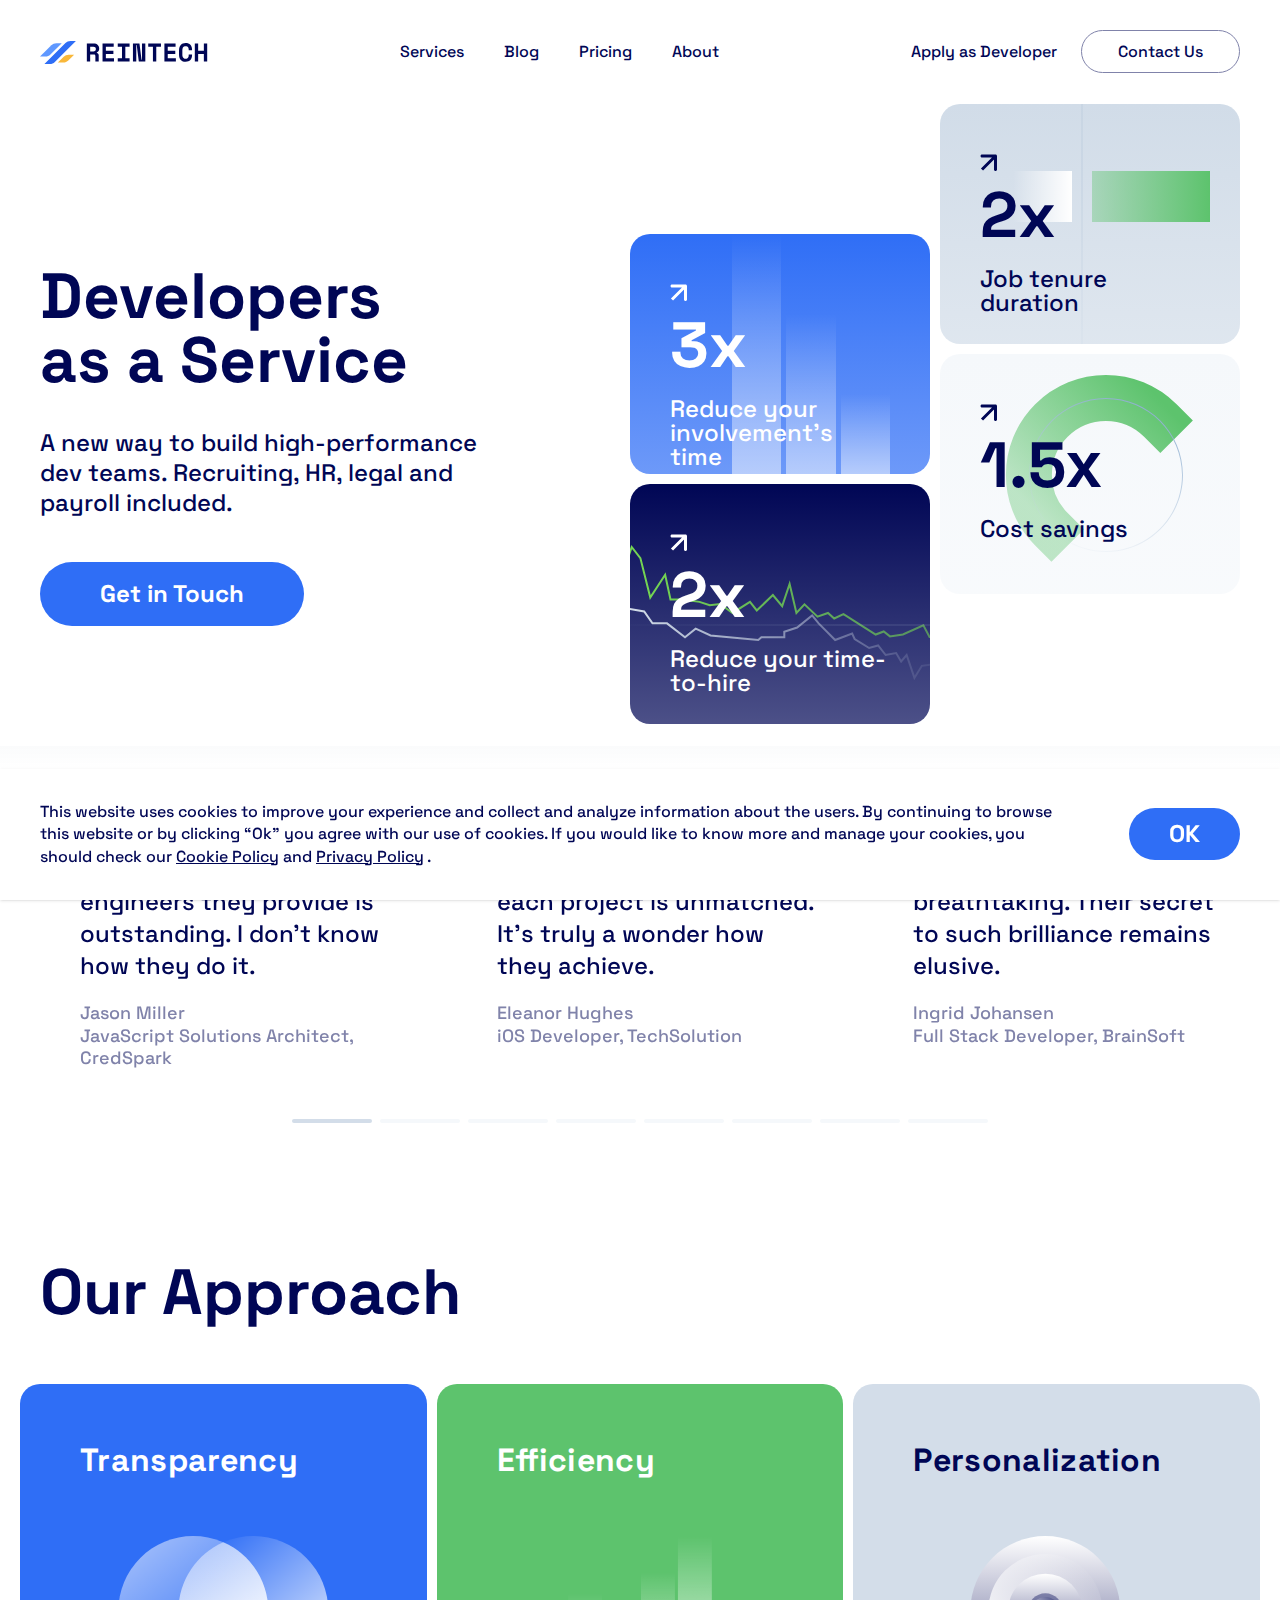
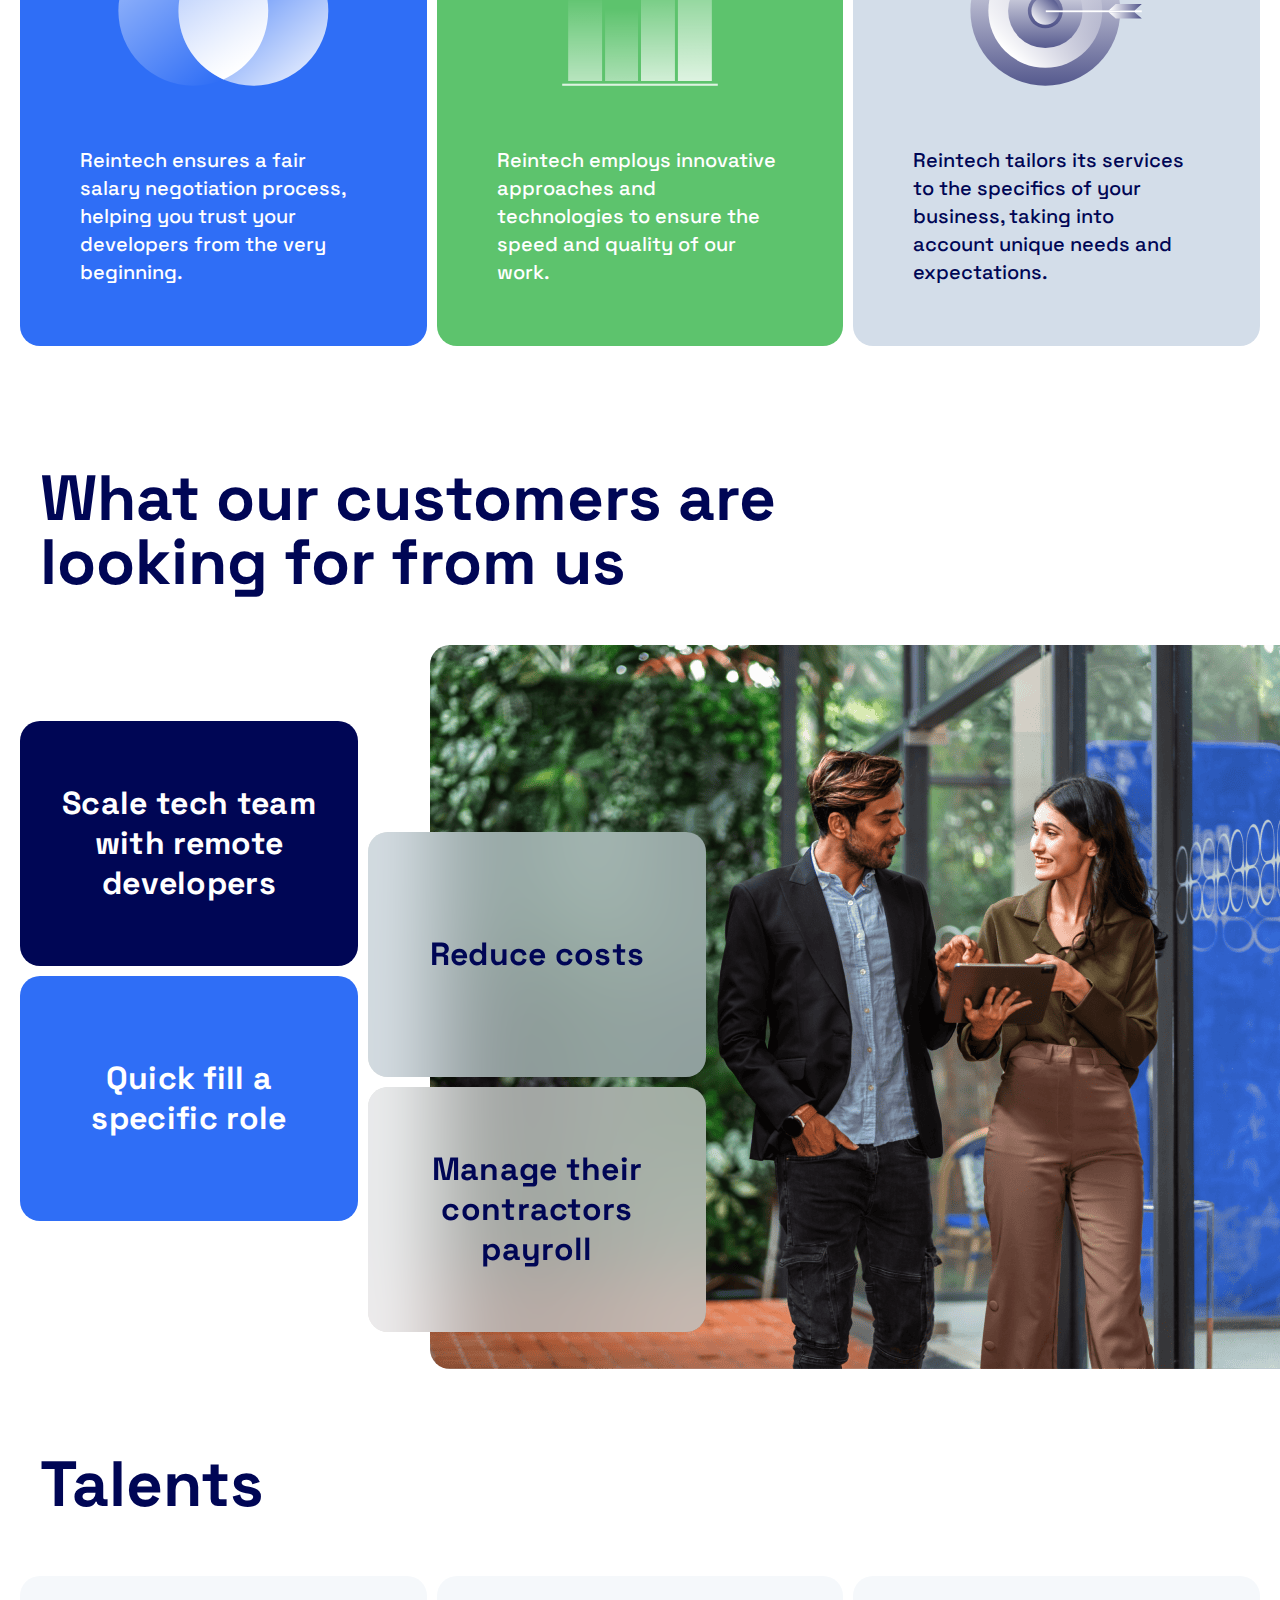
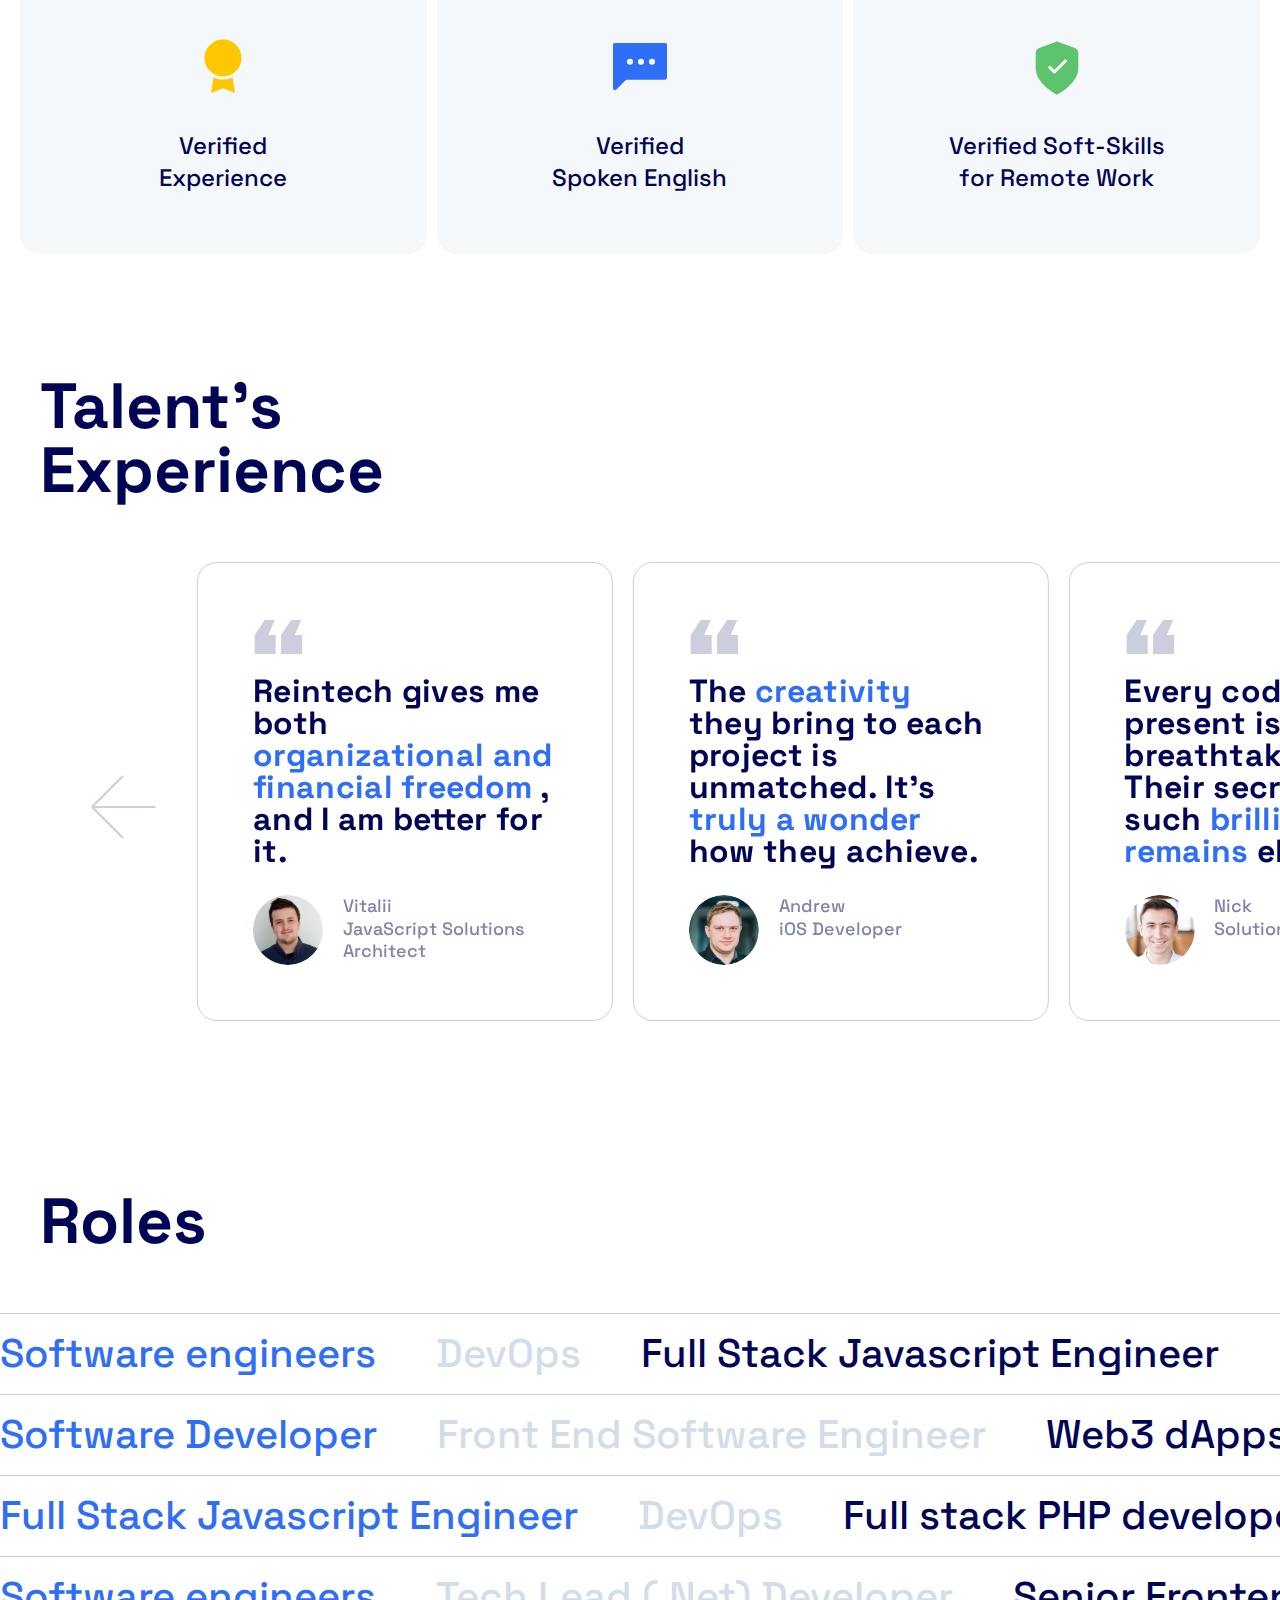
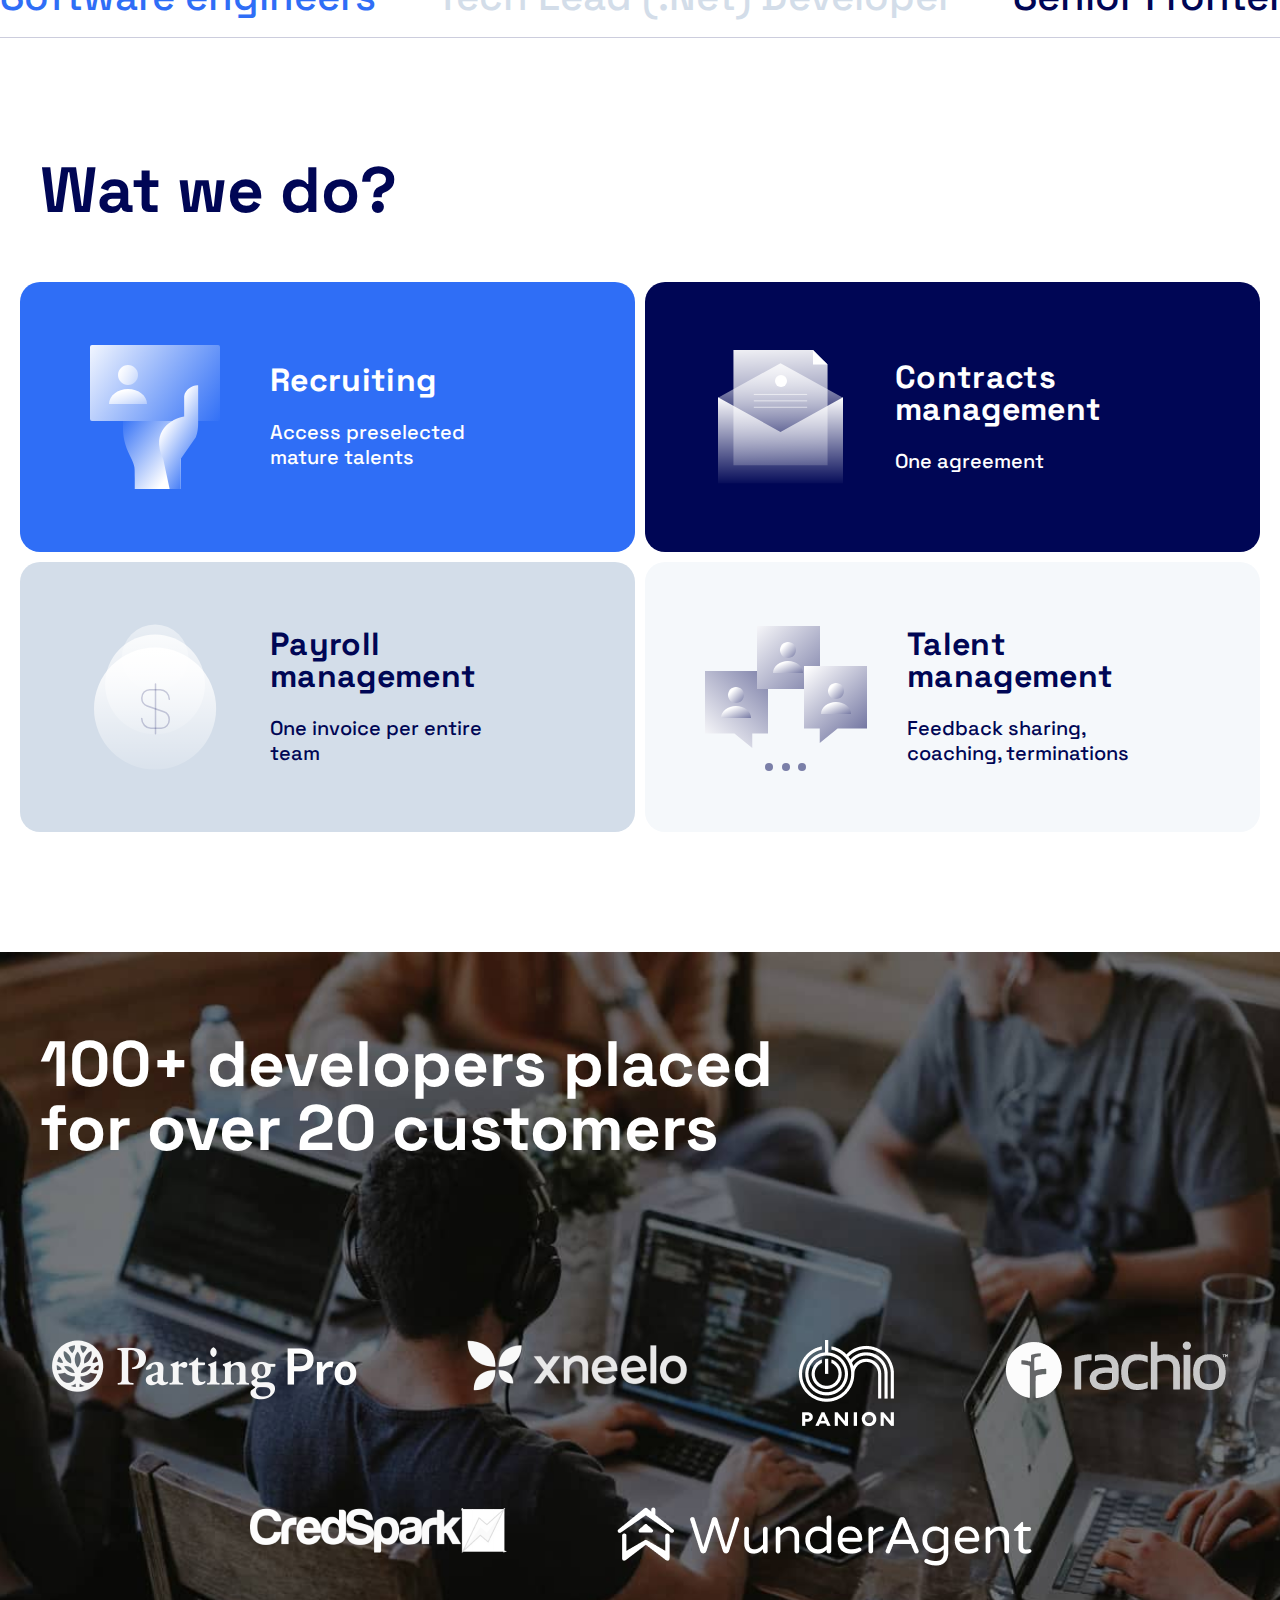
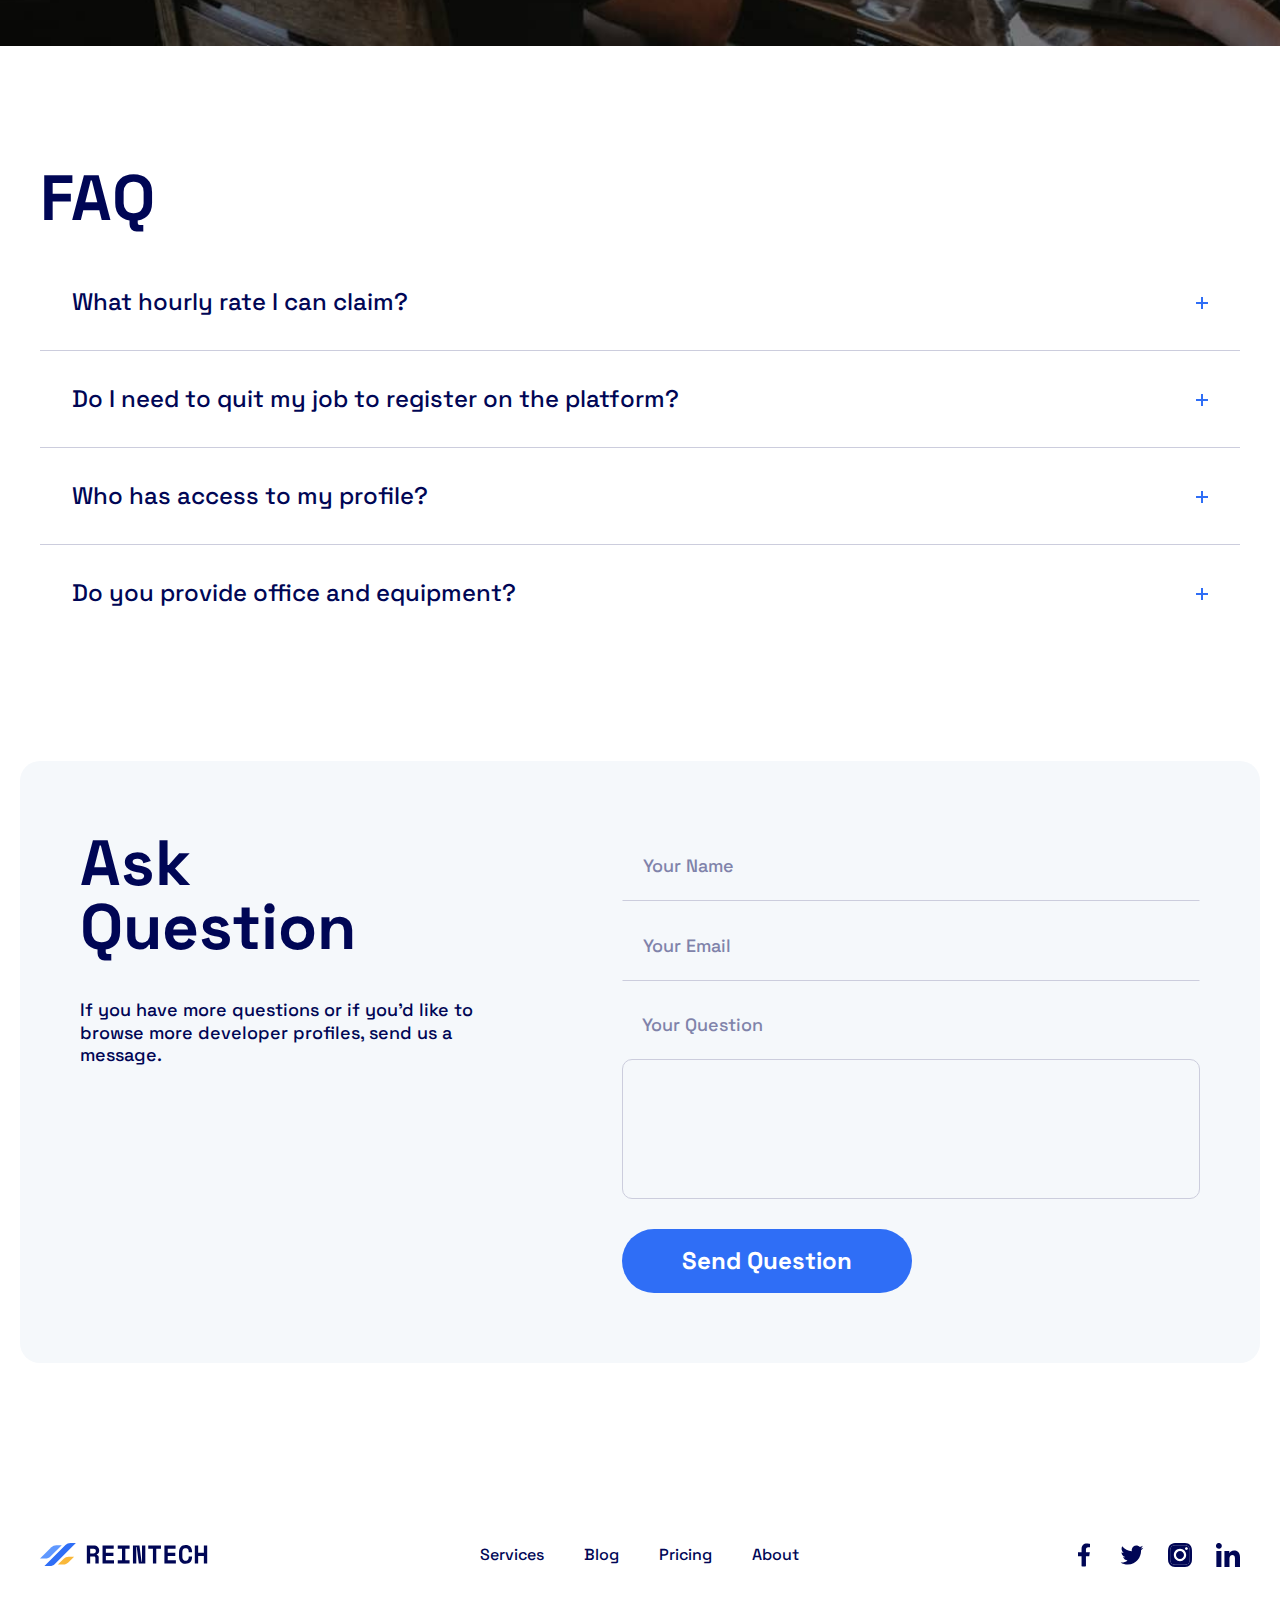
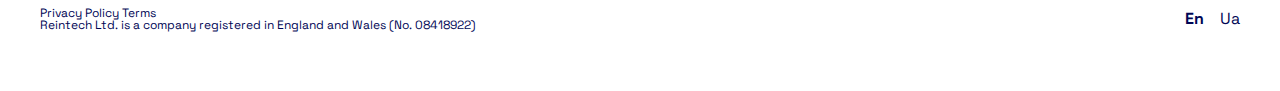
==== commit a5863a7f: "fixes" ====
--- a/src/index.html
+++ b/src/index.html
@@ -23,7 +23,7 @@
 			<div id="overlay" class="overlay duration-300"></div>
 			<!-- Header -->
 			<header class="z-30">
-				<div class="container">
+				<div class="container-xl container">
 					<div
 						class="flex items-center justify-between py-10 sm:justify-center sm:py-5"
 					>
@@ -146,17 +146,19 @@
 			<main class="flex-auto">
 				<!-- Section 1 (Hero) -->
 				<section id="section-hero" class="my-0">
-					<div class="container">
+					<div class="container-xl container">
 						<!-- Desktop view -->
 						<div class="desk-view relative hidden gap-5">
 							<div
-								class="mt-[10rem] max-w-[473px] md:mt-[10px] md:max-w-full sm:mt-[50px]"
-							>
-								<h2 class="max-w-[378px] pl-0 md:max-w-full md:text-center">
+								class="mt-[10rem] max-w-[473px] xl:max-w-[556px] md:mt-[10px] md:max-w-full sm:mt-[50px]"
+							>
+								<h2
+									class="max-w-[378px] pl-0 xl:max-w-[556px] xl:text-[96px] md:max-w-full md:text-center"
+								>
 									Developers as a Service
 								</h2>
 								<p
-									class="mt-9 max-w-[473px] text-2xl font-medium leading-tight md:text-center"
+									class="mt-9 max-w-[473px] text-2xl font-medium leading-tight xl:max-w-[556px] xl:text-4xl md:text-center"
 								>
 									A new way to build high-performance dev teams. Recruiting, HR,
 									legal and payroll included.
@@ -179,7 +181,7 @@
 									>
 										<!-- Bg Image -->
 										<img
-											class="absolute left-[102px] top-0 z-0 group-[.active]:hidden"
+											class="absolute left-[102px] top-0 z-0 group-[.active]:hidden xl:left-[136px] xl:h-auto xl:w-full xl:max-w-[210px] xl:object-cover"
 											src="./img/hero-img-1.svg"
 											alt="img"
 										/>
@@ -199,12 +201,12 @@
 												/>
 											</svg>
 											<span
-												class="mt-3 block text-[64px] font-bold leading-none text-white group-[.active]:mt-0"
+												class="mt-3 block text-[64px] font-bold leading-none text-white group-[.active]:mt-0 xl:mt-8 xl:text-[96px]"
 											>
 												3x
 											</span>
 											<p
-												class="mt-5 text-2xl font-medium leading-none text-white group-[.active]:hidden"
+												class="mt-5 text-2xl font-medium leading-none text-white group-[.active]:hidden xl:text-[32px]"
 											>
 												Reduce your involvement's time
 											</p>
@@ -264,12 +266,12 @@
 												/>
 											</svg>
 											<span
-												class="mt-3 block text-[64px] font-bold leading-none text-white"
+												class="mt-3 block text-[64px] font-bold leading-none text-white group-[.active]:mt-0 xl:mt-8 xl:text-[96px]"
 											>
 												2x
 											</span>
 											<p
-												class="mt-5 text-2xl font-medium leading-none text-white group-[.active]:hidden"
+												class="mt-5 text-2xl font-medium leading-none text-white group-[.active]:hidden xl:text-[32px]"
 											>
 												Reduce your time-to-hire
 											</p>
@@ -303,7 +305,7 @@
 									>
 										<!-- Bg Image -->
 										<img
-											class="absolute left-[73px] top-0 z-0 group-[.active]:hidden"
+											class="absolute left-[73px] top-0 z-0 group-[.active]:hidden xl:left-[97px] xl:top-1/2 xl:h-auto xl:w-full xl:max-w-[267px] xl:-translate-y-1/2 xl:object-cover"
 											src="./img/hero-img-2.svg"
 											alt="img"
 										/>
@@ -324,12 +326,12 @@
 											</svg>
 
 											<span
-												class="mt-3 block text-[64px] font-bold leading-none"
+												class="mt-3 block text-[64px] font-bold leading-none group-[.active]:mt-0 xl:mt-8 xl:text-[96px]"
 											>
 												2x
 											</span>
 											<p
-												class="mt-5 text-2xl font-medium leading-none group-[.active]:hidden"
+												class="mt-5 text-2xl font-medium leading-none group-[.active]:hidden xl:text-[32px]"
 											>
 												Job tenure duration
 											</p>
@@ -364,7 +366,7 @@
 									>
 										<!-- Bg Image -->
 										<img
-											class="absolute left-[57px] top-3 z-0 group-[.active]:hidden"
+											class="absolute left-[57px] top-3 z-0 group-[.active]:hidden xl:h-auto xl:w-full xl:max-w-[270px] xl:object-cover"
 											src="./img/hero-img-4.svg"
 											alt="img"
 										/>
@@ -385,12 +387,12 @@
 											</svg>
 
 											<span
-												class="mt-3 block text-[64px] font-bold leading-none"
+												class="mt-3 block text-[64px] font-bold leading-none group-[.active]:mt-0 xl:mt-8 xl:text-[96px]"
 											>
 												1.5х
 											</span>
 											<p
-												class="mt-5 text-2xl font-medium leading-none group-[.active]:hidden"
+												class="mt-5 text-2xl font-medium leading-none group-[.active]:hidden xl:text-[32px]"
 											>
 												Cost savings
 											</p>
@@ -1000,7 +1002,7 @@
 
 				<!-- Section 2 ( Testimonials slider ) -->
 				<section>
-					<div class="container">
+					<div class="container-xl container">
 						<!-- Slider main container -->
 						<div id="testimonials-slider" class="swiper">
 							<!-- Additional required wrapper -->
@@ -1294,10 +1296,10 @@
 
 				<!-- Section 3 ( Approach ) -->
 				<section>
-					<div class="container">
-						<h2>Our Approach</h2>
+					<div class="container-xl container">
+						<h2 class="xl:pl-[60px]">Our Approach</h2>
 					</div>
-					<div class="container-big">
+					<div class="container-big container-xl">
 						<div
 							class="mt-[60px] grid grid-cols-3 gap-[10px] md:grid-cols-1 sm:mt-[50px]"
 						>
@@ -1405,10 +1407,10 @@
 
 				<!-- Section 5 ( Talents ) -->
 				<section>
-					<div class="container">
-						<h2>Talents</h2>
+					<div class="container-xl container">
+						<h2 class="xl:pl-[60px]">Talents</h2>
 					</div>
-					<div class="container-big">
+					<div class="container-big container-xl">
 						<div
 							class="mt-[60px] grid grid-cols-3 gap-[10px] sm:mt-[50px] sm:grid-cols-1"
 						>
@@ -1445,29 +1447,12 @@
 								</p>
 							</div>
 						</div>
-
-						<div
-							class="mx-auto mt-28 flex max-w-[566px] flex-col gap-4 md:mt-[90px] sm:mt-[60px] sm:max-w-full"
-						>
-							<h3 class="text-center">Mature and Autonomous</h3>
-							<p class="text-center text-xl">
-								Employee autonomy frees up a lot of management time and
-								attention to solve really important business problems.
-							</p>
-							<a
-								class="text-center text-xl font-medium text-main-blue underline-offset-4 transition-all hover:underline"
-								href="#"
-								target="_blank"
-							>
-								Learn more
-							</a>
-						</div>
 					</div>
 				</section>
 
 				<!-- Section 6 ( Talents Slider ) -->
 				<section class="!overflow-hidden">
-					<div class="container relative">
+					<div class="container-xl container relative">
 						<h2 class="max-w-[345px]">Talent’s Experience</h2>
 
 						<div
@@ -1715,7 +1700,7 @@
 
 				<!-- Section 7 ( Roles ) -->
 				<section class="sm:mt-[-100px]">
-					<div class="container">
+					<div class="container-xl container">
 						<h2 class="mb-[60px]">Roles</h2>
 					</div>
 
@@ -1932,16 +1917,16 @@
 
 				<!-- Section 8 ( What we do ) -->
 				<section>
-					<div class="container">
-						<h2>Wat we do?</h2>
+					<div class="container-xl container">
+						<h2 class="xl:pl-[60px]">Wat we do?</h2>
 					</div>
 
-					<div class="container-big">
+					<div class="container-big container-xl">
 						<div
 							class="mt-[60px] flex flex-wrap gap-[10px] lg:grid lg:grid-cols-2 md:grid-cols-1"
 						>
 							<div
-								class="flex max-w-[582px] items-center gap-10 rounded-[20px] bg-main-blue p-[60px] lg:max-w-full sm:flex-col sm:justify-center sm:px-10"
+								class="flex max-w-[582px] items-center gap-10 rounded-[20px] bg-main-blue p-[60px] xl:w-full xl:max-w-[682px] xl:py-[85px] xl:px-[60px] lg:max-w-full sm:flex-col sm:justify-center sm:px-10"
 							>
 								<div><img src="./img/what-we-do-1.svg" alt="img" /></div>
 								<div class="flex max-w-[250px] flex-col gap-6">
@@ -1955,7 +1940,7 @@
 							</div>
 
 							<div
-								class="flex max-w-[582px] items-center gap-10 rounded-[20px] bg-main-black p-[60px] lg:max-w-full sm:flex-col sm:justify-center sm:px-10"
+								class="flex max-w-[582px] items-center gap-10 rounded-[20px] bg-main-black p-[60px] xl:w-full xl:max-w-[682px] xl:py-[85px] xl:px-[60px] lg:max-w-full sm:flex-col sm:justify-center sm:px-10"
 							>
 								<div><img src="./img/what-we-do-2.svg" alt="img" /></div>
 								<div class="flex max-w-[250px] flex-col gap-6">
@@ -1971,7 +1956,7 @@
 							</div>
 
 							<div
-								class="ml-[146px] flex max-w-[582px] items-center gap-10 rounded-[20px] bg-[#D3DDE9] p-[60px] lg:ml-0 lg:max-w-full sm:flex-col sm:justify-center sm:px-10"
+								class="ml-[146px] flex max-w-[582px] items-center gap-10 rounded-[20px] bg-[#D3DDE9] p-[60px] xl:ml-auto xl:w-full xl:max-w-[682px] xl:py-[85px] xl:px-[60px] lg:ml-0 lg:max-w-full sm:flex-col sm:justify-center sm:px-10"
 							>
 								<div><img src="./img/what-we-do-3.svg" alt="img" /></div>
 								<div class="flex max-w-[250px] flex-col gap-6">
@@ -1983,7 +1968,7 @@
 							</div>
 
 							<div
-								class="flex max-w-[582px] items-center gap-10 rounded-[20px] bg-blue-shadow p-[60px] lg:max-w-full sm:flex-col sm:justify-center sm:px-10"
+								class="flex max-w-[582px] items-center gap-10 rounded-[20px] bg-blue-shadow p-[60px] xl:w-full xl:max-w-[682px] xl:py-[85px] xl:px-[60px] lg:max-w-full sm:flex-col sm:justify-center sm:px-10"
 							>
 								<div><img src="./img/what-we-do-4.svg" alt="img" /></div>
 								<div class="flex max-w-[250px] flex-col gap-6">
@@ -2001,7 +1986,7 @@
 				<section
 					class="bg-[url('../img/partners.jpg')] bg-cover bg-center bg-no-repeat py-20 md:py-[60px] sm:py-[50px]"
 				>
-					<div class="container">
+					<div class="container-xl container">
 						<h2 class="max-w-[816px] text-white">
 							100+ developers placed for over 20 customers
 						</h2>
@@ -2045,7 +2030,7 @@
 
 				<!-- Section 10 ( FAQ )  -->
 				<section>
-					<div class="container">
+					<div class="container-xl container">
 						<h2>FAQ</h2>
 
 						<!-- [START] HTML Accordion -->
@@ -2194,7 +2179,7 @@
 
 				<!-- Section 11 ( Ask Question ) -->
 				<section class="md:bg-blue-shadow">
-					<div class="container-big">
+					<div class="container-big container-xl">
 						<div
 							class="flex justify-between gap-[100px] rounded-[20px] bg-blue-shadow p-[60px] py-[70px] md:flex-col md:gap-[30px] md:px-5 sm:py-[50px]"
 						>
@@ -2212,7 +2197,7 @@
 								</a>
 							</div>
 
-							<div class="w-full">
+							<div class="w-full xl:max-w-[800px]">
 								<form class="flex w-full flex-col gap-[10px]">
 									<input
 										class="input"
@@ -2254,7 +2239,7 @@
 				id="cookie"
 				class="fixed bottom-0 left-0 right-0 z-20 hidden animate-fadeIn bg-white shadow after:absolute after:-top-[23px] after:left-0 after:h-6 after:w-full after:bg-[linear-gradient(180deg,#193E63_0%,rgba(25,62,99,0.00)_100%)] after:opacity-[0.02]"
 			>
-				<div class="container">
+				<div class="container-xl container">
 					<div
 						class="flex items-center justify-between gap-[50px] py-8 md:py-6 sm:flex-col sm:items-start sm:justify-start sm:gap-5"
 					>
@@ -2275,7 +2260,7 @@
 			</div>
 			<!-- Footer -->
 			<footer class="py-[60px] sm:py-[50px]">
-				<div class="container">
+				<div class="container-xl container">
 					<div
 						class="grid grid-cols-3 justify-between gap-10 sm:grid-cols-2 xs:grid-cols-1"
 					>
@@ -2287,7 +2272,7 @@
 						<!-- Footer menu -->
 						<ul
 							id="menu"
-							class="z-10 flex animate-fadeIn items-center gap-10 md:order-2 md:gap-5 sm:order-3 sm:gap-4"
+							class="z-10 flex animate-fadeIn items-center justify-center gap-10 md:order-2 md:gap-5 sm:order-3 sm:gap-4"
 						>
 							<!-- Menu Item -->
 							<li>
--- a/src/css/output.css
+++ b/src/css/output.css
@@ -586,7 +586,7 @@
 }
 
 .container {
-  max-width: 1240px;
+  max-width: 1240px !important;
 }
 
 body {
@@ -748,7 +748,13 @@
   padding-left: 20px;
 }
 
-/* Container Big */
+@media (min-width: 1840px) {
+  .container {
+    max-width: 1840px;
+  }
+}
+
+/* Containers  */
 
 .container-big {
   margin-left: auto;
@@ -758,10 +764,23 @@
   padding-right: 1.25rem;
 }
 
+.container-xl {
+  margin-left: auto;
+  margin-right: auto;
+  width: 100%;
+}
+
+@media (min-width: 1840px) {
+  .container-xl {
+    max-width: 1840px !important;
+  }
+}
+
 /* Hero Box */
 
 .hero-box {
   position: relative;
+  margin-bottom: 10px;
   display: flex;
   height: 240px;
   width: 300px;
@@ -777,6 +796,17 @@
   transition-property: all;
   transition-timing-function: cubic-bezier(0.4, 0, 0.2, 1);
   transition-duration: 150ms;
+}
+
+@media (min-width: 1840px) {
+  .hero-box {
+    height: 320px;
+    width: 400px;
+    padding-left: 53px;
+    padding-right: 53px;
+    padding-top: 66px;
+    padding-bottom: 53px;
+  }
 }
 
 /* Button */
@@ -926,14 +956,6 @@
   }
 }
 
-.visible {
-  visibility: visible;
-}
-
-.static {
-  position: static;
-}
-
 .fixed {
   position: fixed;
 }
@@ -1085,6 +1107,11 @@
   margin-bottom: 180px;
 }
 
+.my-\[280px\] {
+  margin-top: 280px;
+  margin-bottom: 280px;
+}
+
 .-mt-4 {
   margin-top: -1rem;
 }
@@ -1237,14 +1264,6 @@
   display: block;
 }
 
-.inline-block {
-  display: inline-block;
-}
-
-.inline {
-  display: inline;
-}
-
 .flex {
   display: flex;
 }
@@ -1431,6 +1450,10 @@
 
 .max-w-\[765px\] {
   max-width: 765px;
+}
+
+.max-w-\[775px\] {
+  max-width: 775px;
 }
 
 .max-w-\[808px\] {
@@ -1497,10 +1520,6 @@
   transform: translate(var(--tw-translate-x), var(--tw-translate-y)) rotate(var(--tw-rotate)) skewX(var(--tw-skew-x)) skewY(var(--tw-skew-y)) scaleX(var(--tw-scale-x)) scaleY(var(--tw-scale-y));
 }
 
-.transform {
-  transform: translate(var(--tw-translate-x), var(--tw-translate-y)) rotate(var(--tw-rotate)) skewX(var(--tw-skew-x)) skewY(var(--tw-skew-y)) scaleX(var(--tw-scale-x)) scaleY(var(--tw-scale-y));
-}
-
 @keyframes fade-in {
   from {
     opacity: 0;
@@ -1765,6 +1784,11 @@
 .bg-white {
   --tw-bg-opacity: 1;
   background-color: rgb(255 255 255 / var(--tw-bg-opacity));
+}
+
+.bg-red-600 {
+  --tw-bg-opacity: 1;
+  background-color: rgb(220 38 38 / var(--tw-bg-opacity));
 }
 
 .bg-\[url\(\'\.\.\/img\/partners\.jpg\'\)\] {
@@ -2073,20 +2097,12 @@
   outline-offset: 2px;
 }
 
-.outline {
-  outline-style: solid;
-}
-
 .ring-0 {
   --tw-ring-offset-shadow: var(--tw-ring-inset) 0 0 0 var(--tw-ring-offset-width) var(--tw-ring-offset-color);
   --tw-ring-shadow: var(--tw-ring-inset) 0 0 0 calc(0px + var(--tw-ring-offset-width)) var(--tw-ring-color);
   box-shadow: var(--tw-ring-offset-shadow), var(--tw-ring-shadow), var(--tw-shadow, 0 0 #0000);
 }
 
-.filter {
-  filter: var(--tw-blur) var(--tw-brightness) var(--tw-contrast) var(--tw-grayscale) var(--tw-hue-rotate) var(--tw-invert) var(--tw-saturate) var(--tw-sepia) var(--tw-drop-shadow);
-}
-
 .backdrop-blur-\[50px\] {
   --tw-backdrop-blur: blur(50px);
   -webkit-backdrop-filter: var(--tw-backdrop-blur) var(--tw-backdrop-brightness) var(--tw-backdrop-contrast) var(--tw-backdrop-grayscale) var(--tw-backdrop-hue-rotate) var(--tw-backdrop-invert) var(--tw-backdrop-opacity) var(--tw-backdrop-saturate) var(--tw-backdrop-sepia);
@@ -2119,12 +2135,6 @@
 
 /* Hero Box Styles */
 
-.hero-box {
-  width: 322px;
-  margin-bottom: 10px;
-  transition: all 0.5s ease;
-}
-
 .ml-left-boxes .hero-box {
   margin-left: auto;
 }
@@ -2135,12 +2145,24 @@
   padding: 2.5rem;
 }
 
+@media (min-width: 1840px) {
+  .hero-box.active {
+    width: 550px;
+  }
+}
+
 /* Hero Box 1 */
 
 #hero-box-1.hero-box.active {
   height: 510px;
 }
 
+@media (min-width: 1840px) {
+  #hero-box-1.hero-box.active {
+    height: 500px;
+  }
+}
+
 #tab-hero-box-1.hero-box.active {
   height: 420px;
 }
@@ -2155,6 +2177,12 @@
   height: 420px;
 }
 
+@media (min-width: 1840px) {
+  #hero-box-2.hero-box.active {
+    height: 430px;
+  }
+}
+
 #tab-hero-box-2.hero-box.active {
   height: 420px;
 }
@@ -2167,6 +2195,12 @@
 
 #hero-box-3.hero-box.active {
   height: 380px;
+}
+
+@media (min-width: 1840px) {
+  #hero-box-3.hero-box.active {
+    height: 360px;
+  }
 }
 
 #tab-hero-box-3.hero-box.active {
@@ -2504,6 +2538,254 @@
   color: rgb(255 255 255 / var(--tw-text-opacity));
 }
 
+@media (min-width: 1840px) {
+  .xl\:left-\[136px\] {
+    left: 136px;
+  }
+
+  .xl\:left-\[97px\] {
+    left: 97px;
+  }
+
+  .xl\:top-1\/2 {
+    top: 50%;
+  }
+
+  .xl\:left-\[40\%\] {
+    left: 40%;
+  }
+
+  .xl\:ml-auto {
+    margin-left: auto;
+  }
+
+  .xl\:mt-8 {
+    margin-top: 2rem;
+  }
+
+  .xl\:-mt-\[126px\] {
+    margin-top: -126px;
+  }
+
+  .xl\:-mt-\[136px\] {
+    margin-top: -136px;
+  }
+
+  .xl\:-mt-\[156px\] {
+    margin-top: -156px;
+  }
+
+  .xl\:-mt-\[186px\] {
+    margin-top: -186px;
+  }
+
+  .xl\:-mt-\[196px\] {
+    margin-top: -196px;
+  }
+
+  .xl\:-mt-\[198px\] {
+    margin-top: -198px;
+  }
+
+  .xl\:mt-\[155px\] {
+    margin-top: 155px;
+  }
+
+  .xl\:mt-\[255px\] {
+    margin-top: 255px;
+  }
+
+  .xl\:mt-0 {
+    margin-top: 0px;
+  }
+
+  .xl\:mt-\[300px\] {
+    margin-top: 300px;
+  }
+
+  .xl\:-mt-\[240px\] {
+    margin-top: -240px;
+  }
+
+  .xl\:-mt-\[280px\] {
+    margin-top: -280px;
+  }
+
+  .xl\:mt-\[74px\] {
+    margin-top: 74px;
+  }
+
+  .xl\:mt-\[144px\] {
+    margin-top: 144px;
+  }
+
+  .xl\:mt-\[0\] {
+    margin-top: 0;
+  }
+
+  .xl\:mt-\[160px\] {
+    margin-top: 160px;
+  }
+
+  .xl\:mt-\[-74px\] {
+    margin-top: -74px;
+  }
+
+  .xl\:-mt-\[180px\] {
+    margin-top: -180px;
+  }
+
+  .xl\:-mt-\[120px\] {
+    margin-top: -120px;
+  }
+
+  .xl\:-mt-\[110px\] {
+    margin-top: -110px;
+  }
+
+  .xl\:-mt-\[100px\] {
+    margin-top: -100px;
+  }
+
+  .xl\:mt-\[200px\] {
+    margin-top: 200px;
+  }
+
+  .xl\:mt-\[400px\] {
+    margin-top: 400px;
+  }
+
+  .xl\:block {
+    display: block;
+  }
+
+  .xl\:h-auto {
+    height: auto;
+  }
+
+  .xl\:h-\[1000px\] {
+    height: 1000px;
+  }
+
+  .xl\:h-\[820px\] {
+    height: 820px;
+  }
+
+  .xl\:h-\[810px\] {
+    height: 810px;
+  }
+
+  .xl\:h-\[780px\] {
+    height: 780px;
+  }
+
+  .xl\:h-\[720px\] {
+    height: 720px;
+  }
+
+  .xl\:w-full {
+    width: 100%;
+  }
+
+  .xl\:max-w-\[210px\] {
+    max-width: 210px;
+  }
+
+  .xl\:max-w-\[267px\] {
+    max-width: 267px;
+  }
+
+  .xl\:max-w-\[270px\] {
+    max-width: 270px;
+  }
+
+  .xl\:max-w-\[556px\] {
+    max-width: 556px;
+  }
+
+  .xl\:max-w-\[680px\] {
+    max-width: 680px;
+  }
+
+  .xl\:max-w-\[682px\] {
+    max-width: 682px;
+  }
+
+  .xl\:max-w-\[800px\] {
+    max-width: 800px;
+  }
+
+  .xl\:max-w-\[438px\] {
+    max-width: 438px;
+  }
+
+  .xl\:max-w-\[886px\] {
+    max-width: 886px;
+  }
+
+  .xl\:max-w-\[218px\] {
+    max-width: 218px;
+  }
+
+  .xl\:max-w-\[213px\] {
+    max-width: 213px;
+  }
+
+  .xl\:max-w-\[1170px\] {
+    max-width: 1170px;
+  }
+
+  .xl\:-translate-y-1\/2 {
+    --tw-translate-y: -50%;
+    transform: translate(var(--tw-translate-x), var(--tw-translate-y)) rotate(var(--tw-rotate)) skewX(var(--tw-skew-x)) skewY(var(--tw-skew-y)) scaleX(var(--tw-scale-x)) scaleY(var(--tw-scale-y));
+  }
+
+  .xl\:translate-y-\[74px\] {
+    --tw-translate-y: 74px;
+    transform: translate(var(--tw-translate-x), var(--tw-translate-y)) rotate(var(--tw-rotate)) skewX(var(--tw-skew-x)) skewY(var(--tw-skew-y)) scaleX(var(--tw-scale-x)) scaleY(var(--tw-scale-y));
+  }
+
+  .xl\:grid-cols-4 {
+    grid-template-columns: repeat(4, minmax(0, 1fr));
+  }
+
+  .xl\:items-center {
+    align-items: center;
+  }
+
+  .xl\:object-cover {
+    -o-object-fit: cover;
+       object-fit: cover;
+  }
+
+  .xl\:px-\[60px\] {
+    padding-left: 60px;
+    padding-right: 60px;
+  }
+
+  .xl\:py-\[85px\] {
+    padding-top: 85px;
+    padding-bottom: 85px;
+  }
+
+  .xl\:pl-\[60px\] {
+    padding-left: 60px;
+  }
+
+  .xl\:text-4xl {
+    font-size: 2.25rem;
+    line-height: 2.5rem;
+  }
+
+  .xl\:text-\[32px\] {
+    font-size: 32px;
+  }
+
+  .xl\:text-\[96px\] {
+    font-size: 96px;
+  }
+}
+
 @media (max-width: 1349.99px) {
   .lg\:ml-0 {
     margin-left: 0px;
@@ -3134,8 +3416,16 @@
     margin-left: 0px;
   }
 
+  .xs\:mt-\[155px\] {
+    margin-top: 155px;
+  }
+
   .xs\:h-\[240px\] {
     height: 240px;
+  }
+
+  .xs\:h-auto {
+    height: auto;
   }
 
   .xs\:max-h-\[100px\] {
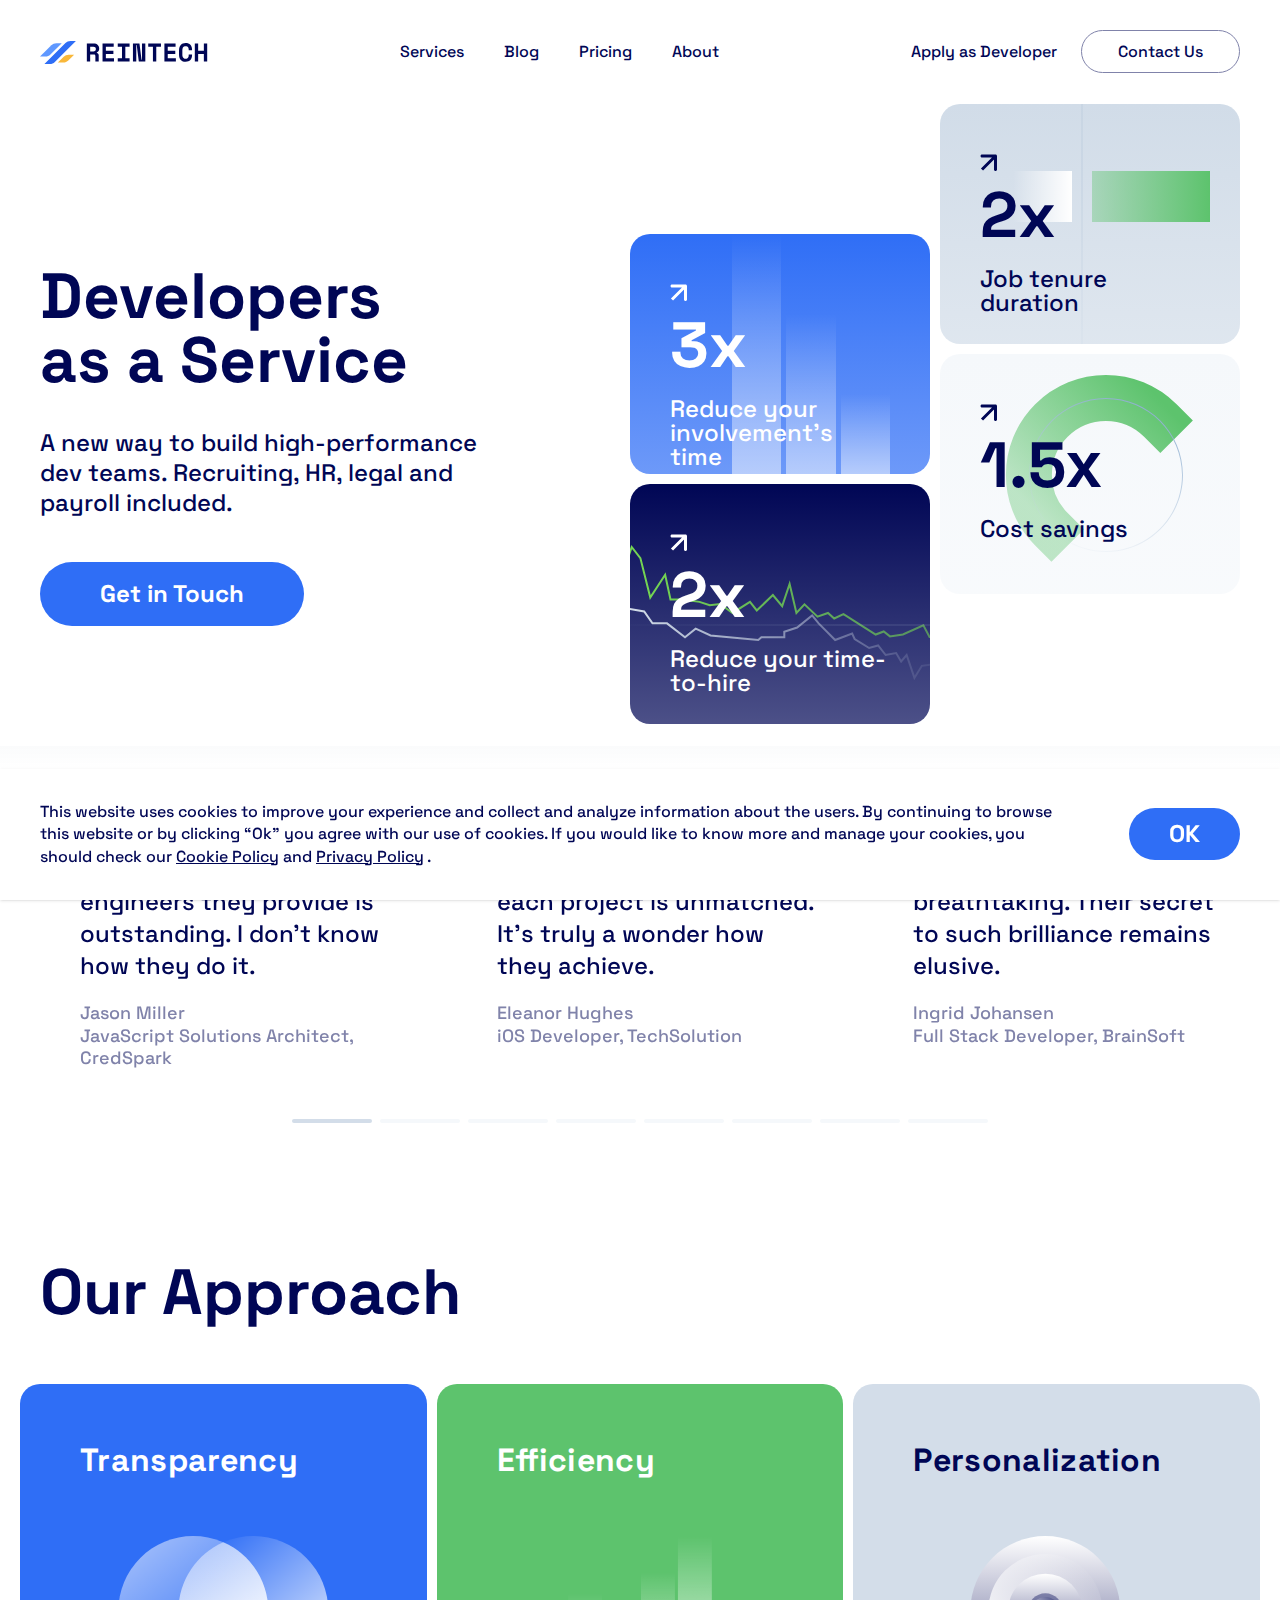
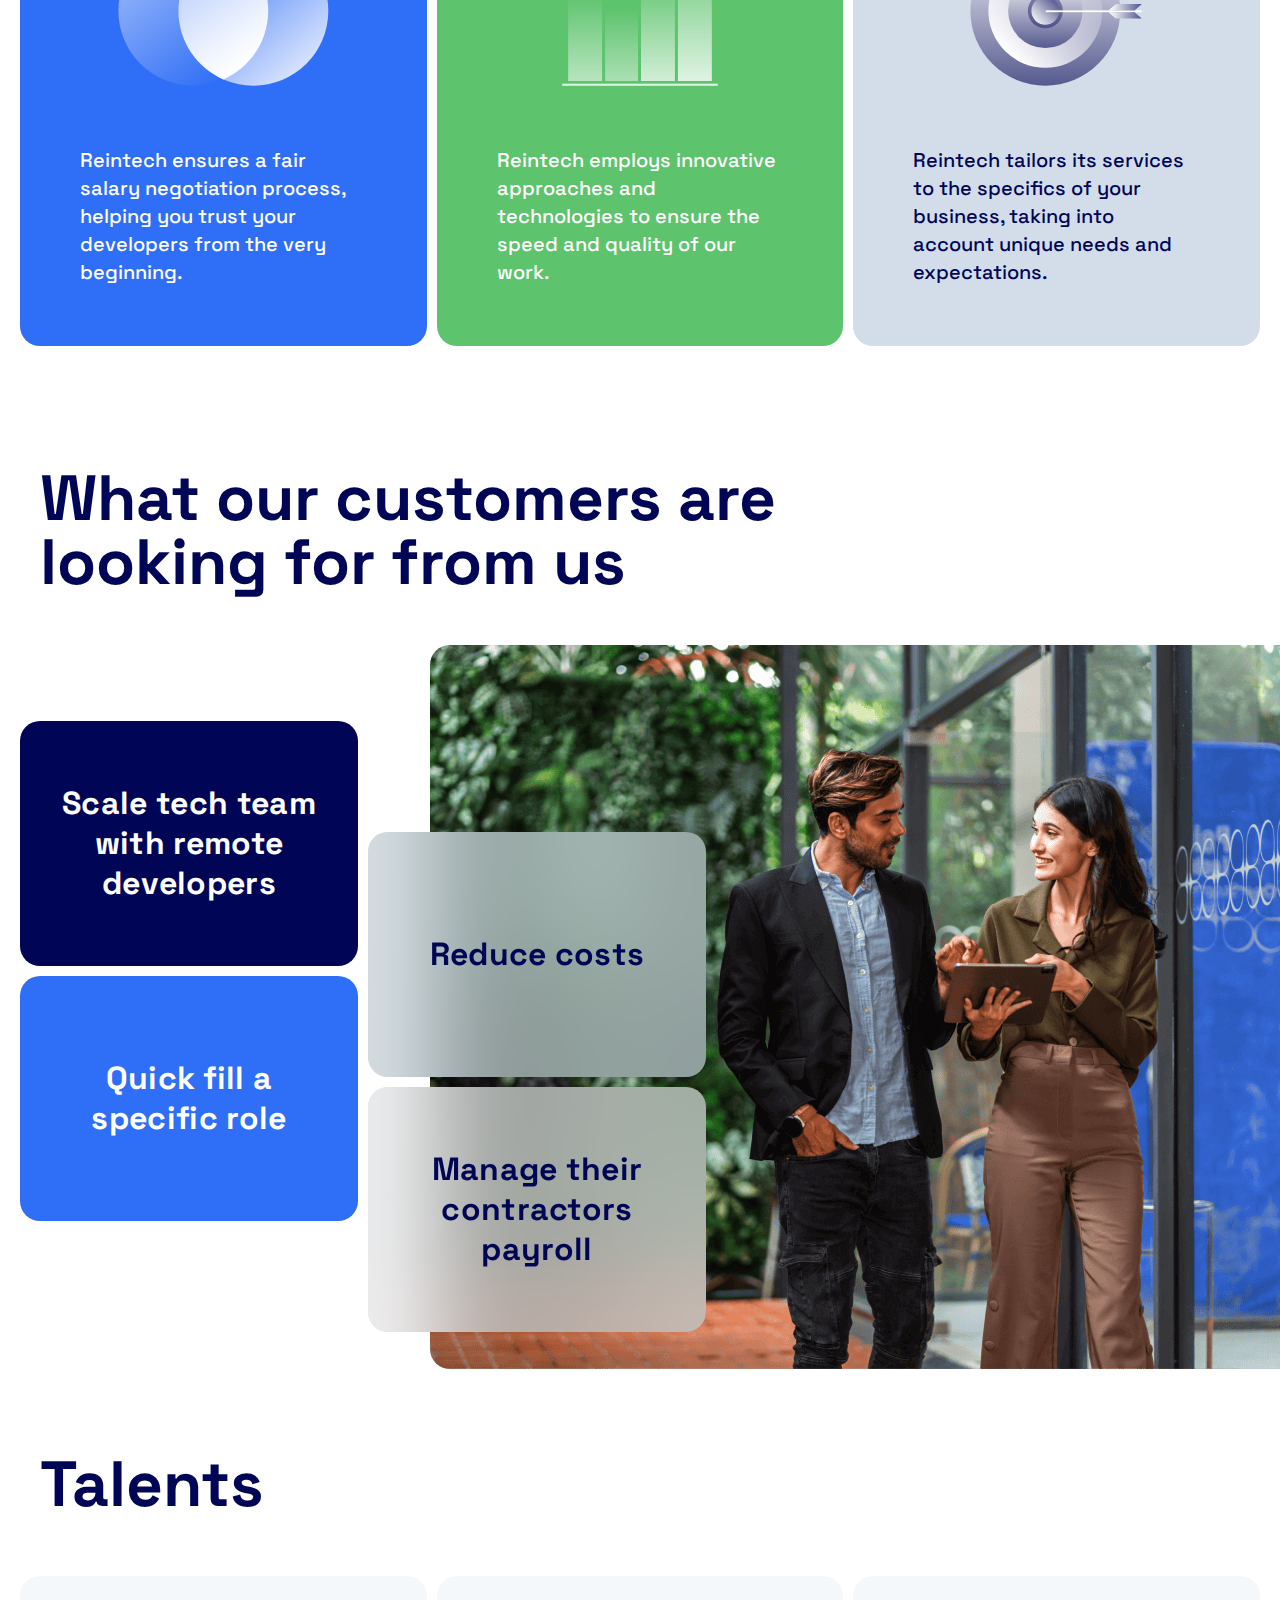
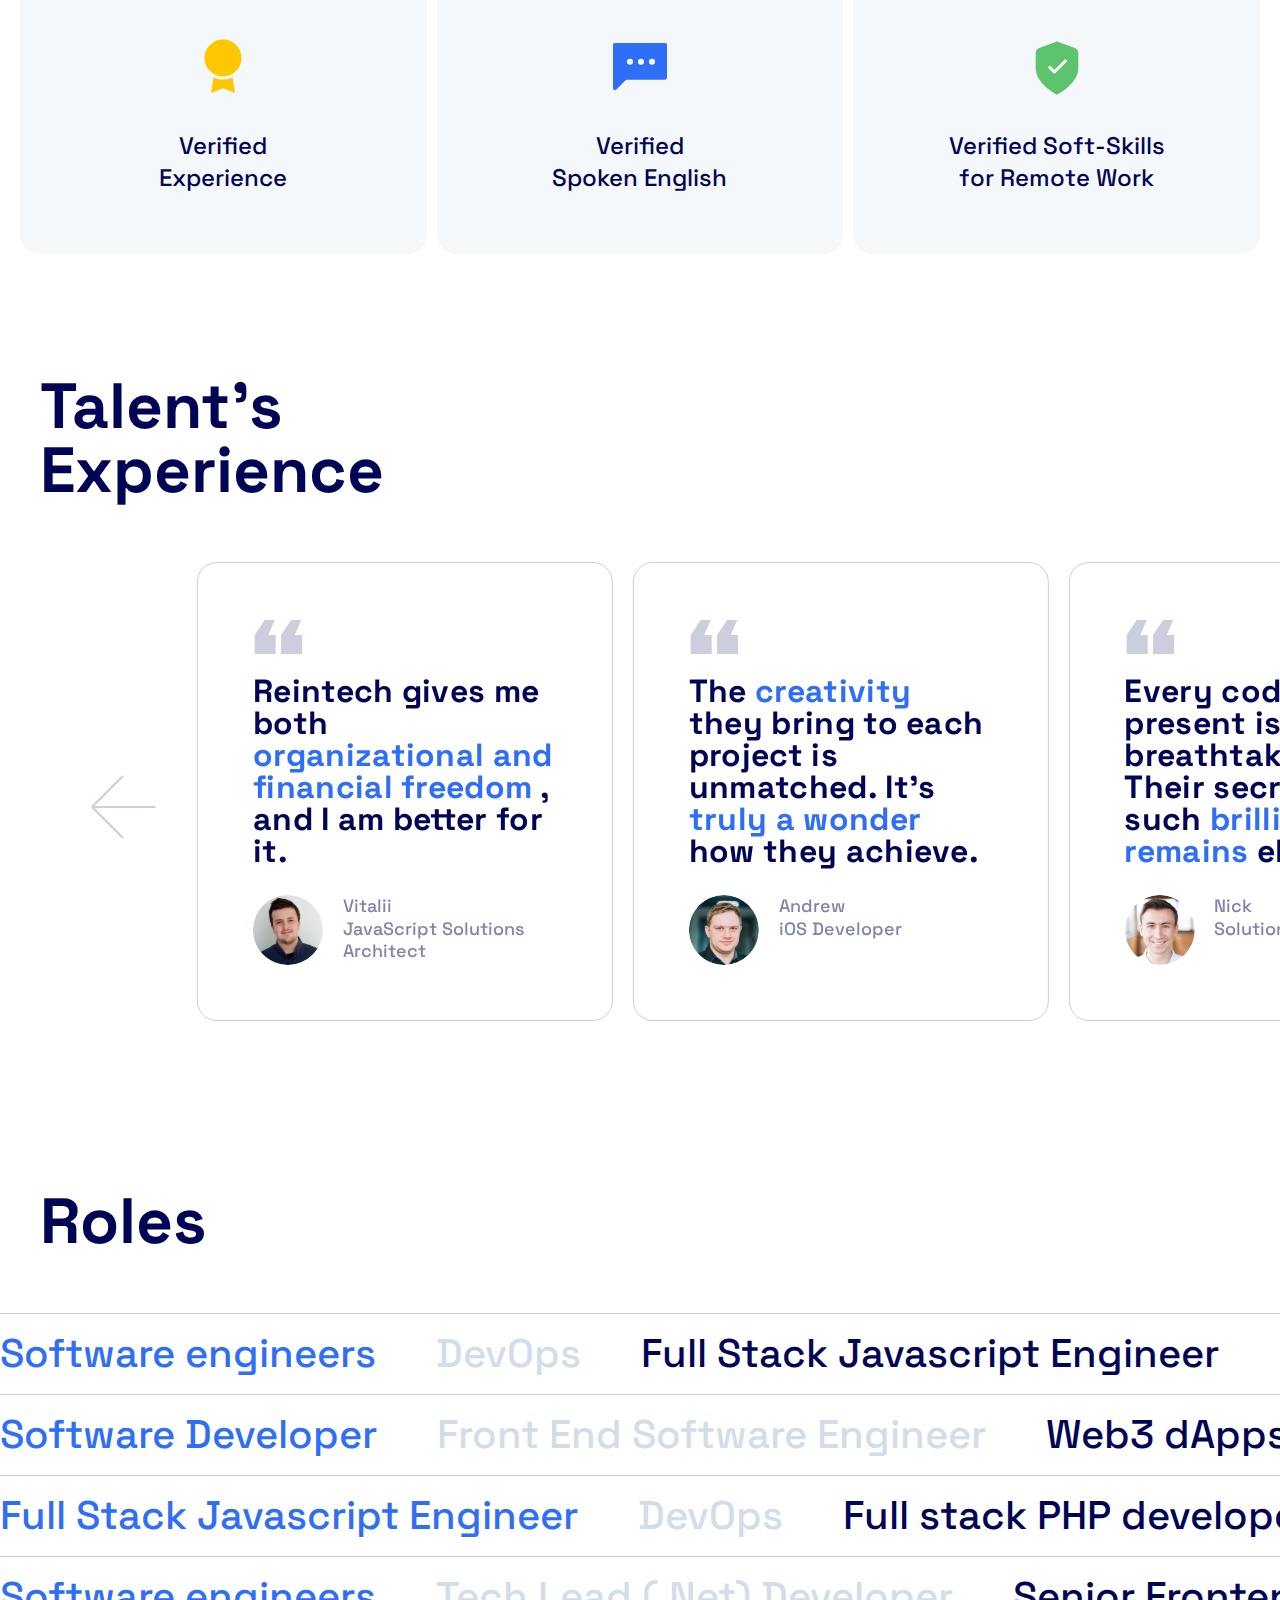
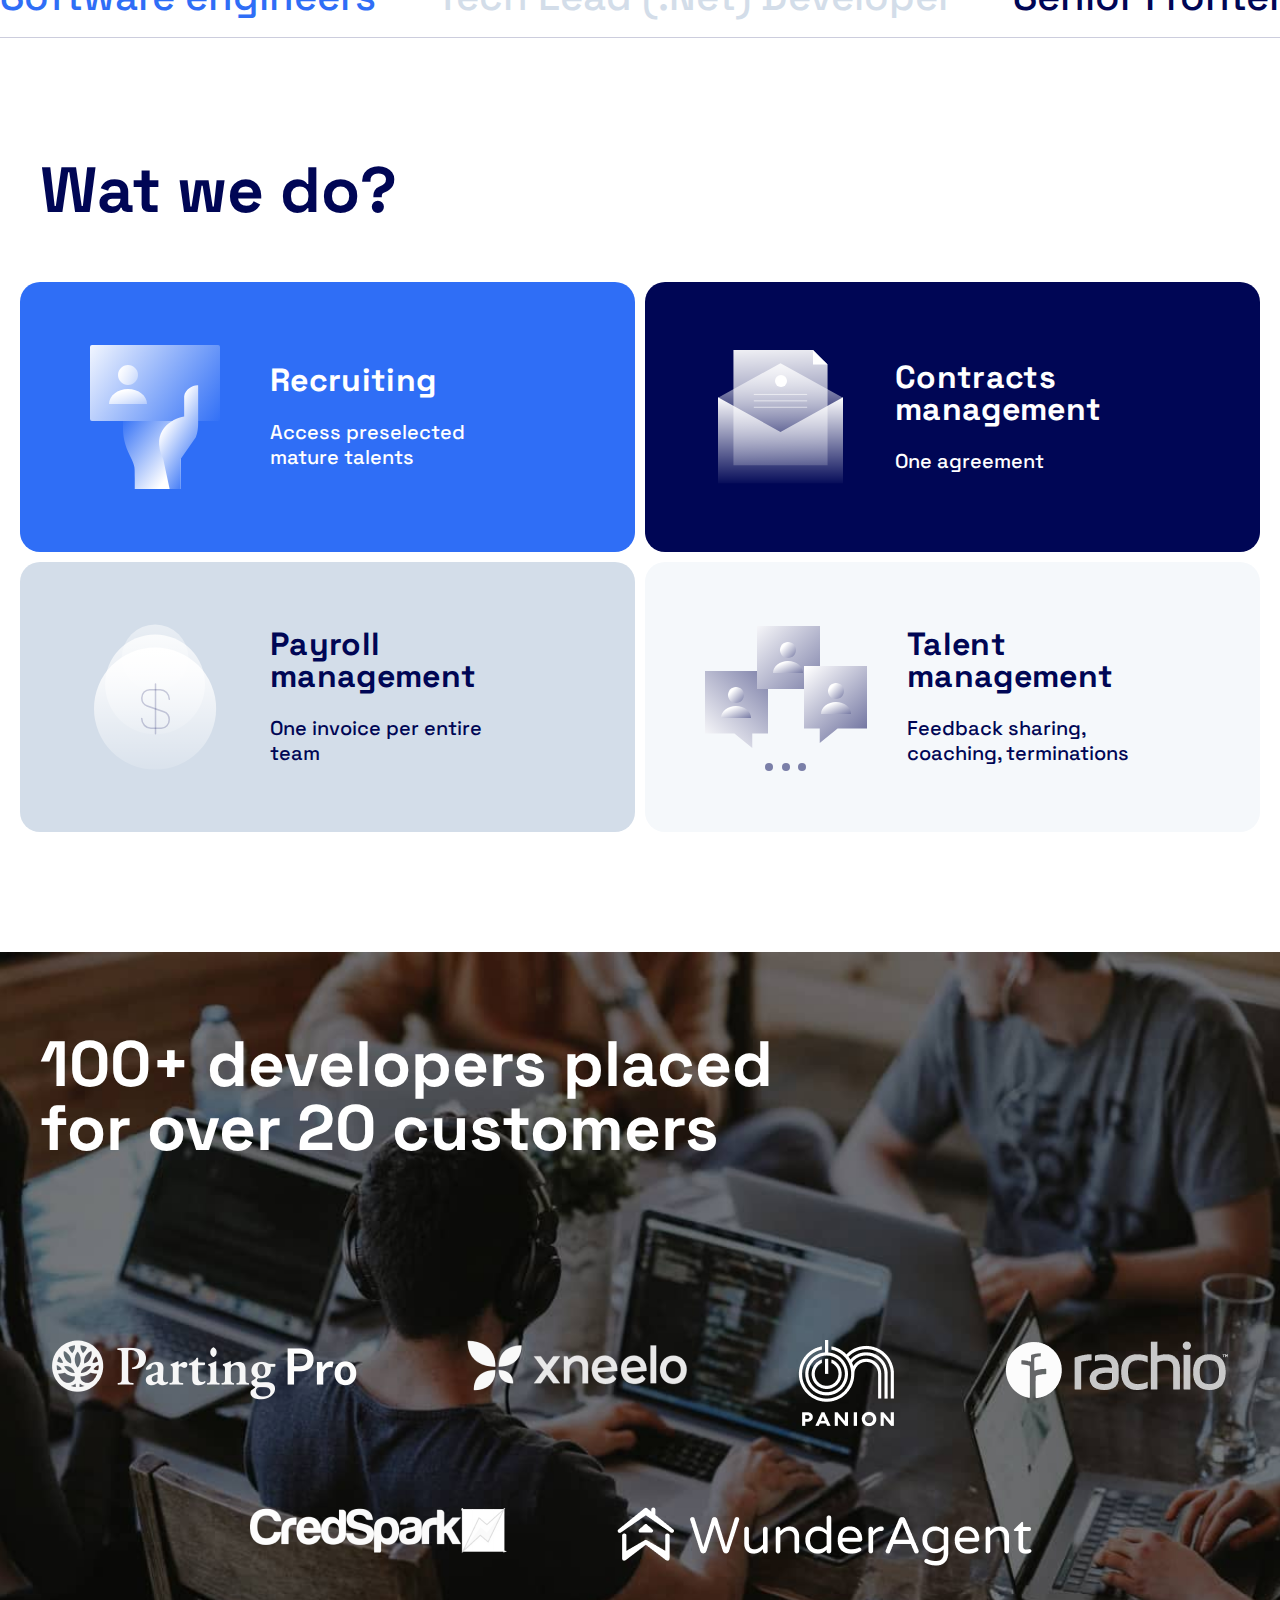
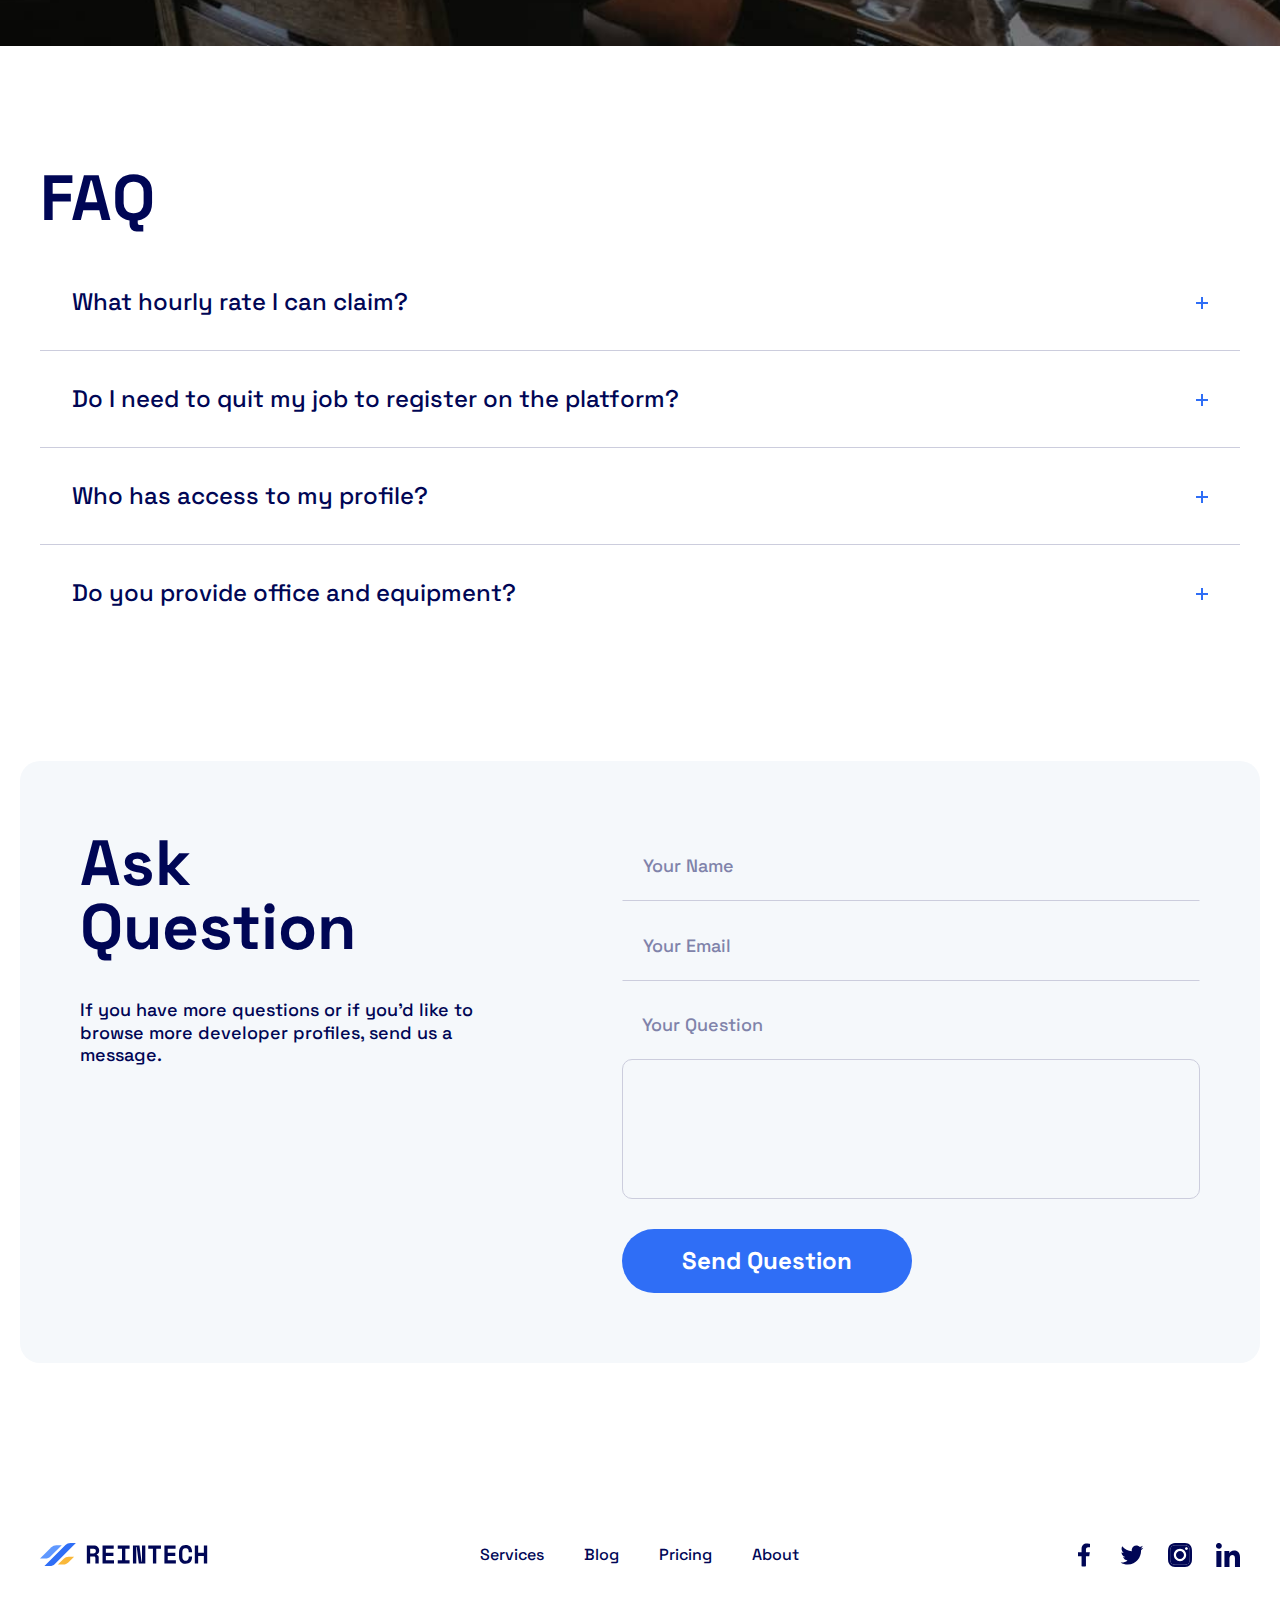
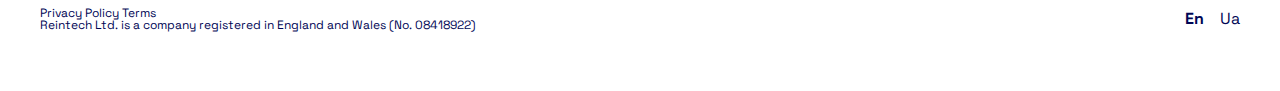
==== commit 07e6ffdf: "fixes" ====
--- a/src/index.html
+++ b/src/index.html
@@ -1357,39 +1357,39 @@
 					</div>
 				</section>
 
-				<!-- Section 4 (Customers) -->
+				<!-- Section 9 ( Customers ) -->
 				<section class="relative">
-					<div class="container">
-						<h2 class="max-w-[765px]">
+					<div class="container-xl container">
+						<h2 class="max-w-[775px] xl:pl-[60px]">
 							What our customers are looking for from us
 						</h2>
 					</div>
 
-					<div class="container-big">
+					<div class="container-big container-xl">
 						<div
-							class="mt-[127px] flex max-w-[686px] flex-wrap gap-[10px] md:mx-auto sm:mt-[50px] sm:max-w-full sm:flex-col"
+							class="mt-[127px] flex max-w-[686px] flex-wrap gap-[10px] xl:mt-[200px] xl:max-w-[886px] xl:items-center md:mx-auto sm:mt-[50px] sm:max-w-full sm:flex-col"
 						>
 							<div
-								class="flex h-[245px] w-full max-w-[338px] items-center justify-center rounded-[20px] bg-main-black p-10 text-center md:order-1 sm:mt-0 sm:h-[145px] sm:max-w-full"
+								class="flex h-[245px] w-full max-w-[338px] items-center justify-center rounded-[20px] bg-main-black p-10 text-center xl:max-w-[438px] md:order-1 sm:mt-0 sm:h-[145px] sm:max-w-full"
 							>
 								<h3 class="leading-tight text-white sm:text-2xl">
 									Scale tech team with remote developers
 								</h3>
 							</div>
 							<div
-								class="mt-[111px] flex h-[245px] w-full max-w-[338px] items-center justify-center rounded-[20px] bg-[rgba(209,220,232,0.60)] p-10 text-center backdrop-blur-[50px] md:order-3 md:mt-0 sm:mt-0 sm:h-[145px] sm:max-w-full"
+								class="mt-[111px] flex h-[245px] w-full max-w-[338px] items-center justify-center rounded-[20px] bg-[rgba(209,220,232,0.60)] p-10 text-center backdrop-blur-[50px] xl:max-w-[438px] md:order-3 md:mt-0 sm:mt-0 sm:h-[145px] sm:max-w-full"
 							>
 								<h3 class="leading-tight sm:text-2xl">Reduce costs</h3>
 							</div>
 							<div
-								class="-mt-[111px] flex h-[245px] w-full max-w-[338px] items-center justify-center rounded-[20px] bg-main-blue p-10 text-center md:order-2 sm:-mt-0 sm:h-[145px] sm:max-w-full"
+								class="-mt-[111px] flex h-[245px] w-full max-w-[338px] items-center justify-center rounded-[20px] bg-main-blue p-10 text-center xl:max-w-[438px] md:order-2 sm:-mt-0 sm:h-[145px] sm:max-w-full"
 							>
 								<h3 class="leading-tight text-white sm:text-2xl">
 									Quick fill a specific role
 								</h3>
 							</div>
 							<div
-								class="flex h-[245px] max-w-[338px] items-center justify-center rounded-[20px] bg-[rgba(246,249,252,0.60)] p-10 text-center backdrop-blur-[50px] md:order-4 md:-mt-[111px] sm:mt-0 sm:h-[145px] sm:max-w-full"
+								class="flex h-[245px] max-w-[338px] items-center justify-center rounded-[20px] bg-[rgba(246,249,252,0.60)] p-10 text-center backdrop-blur-[50px] xl:max-w-[438px] md:order-4 md:-mt-[111px] sm:mt-0 sm:h-[145px] sm:max-w-full"
 							>
 								<h3 class="leading-tight sm:text-2xl">
 									Manage their contractors payroll
@@ -1399,14 +1399,14 @@
 					</div>
 
 					<img
-						class="absolute right-0 top-[179px] z-[-1] rounded-tl-[20px] rounded-bl-[20px] md:static md:-mt-[160px] md:h-auto md:w-full md:max-w-full md:rounded-none sm:mt-[-75px]"
+						class="absolute right-0 top-[179px] z-[-1] rounded-tl-[20px] rounded-bl-[20px] xl:left-[40%] xl:h-auto xl:w-full xl:max-w-[1170px] md:static md:-mt-[160px] md:h-auto md:w-full md:max-w-full md:rounded-none sm:mt-[-75px]"
 						src="./img/customers-image.png"
 						alt="img"
 					/>
 				</section>
 
 				<!-- Section 5 ( Talents ) -->
-				<section>
+				<section class="xl:mt-[340px]">
 					<div class="container-xl container">
 						<h2 class="xl:pl-[60px]">Talents</h2>
 					</div>
--- a/src/css/output.css
+++ b/src/css/output.css
@@ -1107,11 +1107,6 @@
   margin-bottom: 180px;
 }
 
-.my-\[280px\] {
-  margin-top: 280px;
-  margin-bottom: 280px;
-}
-
 .-mt-4 {
   margin-top: -1rem;
 }
@@ -1784,11 +1779,6 @@
 .bg-white {
   --tw-bg-opacity: 1;
   background-color: rgb(255 255 255 / var(--tw-bg-opacity));
-}
-
-.bg-red-600 {
-  --tw-bg-opacity: 1;
-  background-color: rgb(220 38 38 / var(--tw-bg-opacity));
 }
 
 .bg-\[url\(\'\.\.\/img\/partners\.jpg\'\)\] {
@@ -2543,6 +2533,10 @@
     left: 136px;
   }
 
+  .xl\:left-\[40\%\] {
+    left: 40%;
+  }
+
   .xl\:left-\[97px\] {
     left: 97px;
   }
@@ -2551,146 +2545,78 @@
     top: 50%;
   }
 
-  .xl\:left-\[40\%\] {
-    left: 40%;
+  .xl\:-mt-\[100px\] {
+    margin-top: -100px;
   }
 
   .xl\:ml-auto {
     margin-left: auto;
   }
 
+  .xl\:mt-0 {
+    margin-top: 0px;
+  }
+
   .xl\:mt-8 {
     margin-top: 2rem;
   }
 
-  .xl\:-mt-\[126px\] {
-    margin-top: -126px;
-  }
-
-  .xl\:-mt-\[136px\] {
-    margin-top: -136px;
-  }
-
-  .xl\:-mt-\[156px\] {
-    margin-top: -156px;
-  }
-
-  .xl\:-mt-\[186px\] {
-    margin-top: -186px;
-  }
-
-  .xl\:-mt-\[196px\] {
-    margin-top: -196px;
-  }
-
-  .xl\:-mt-\[198px\] {
-    margin-top: -198px;
-  }
-
-  .xl\:mt-\[155px\] {
-    margin-top: 155px;
-  }
-
-  .xl\:mt-\[255px\] {
-    margin-top: 255px;
-  }
-
-  .xl\:mt-0 {
-    margin-top: 0px;
-  }
-
-  .xl\:mt-\[300px\] {
-    margin-top: 300px;
-  }
-
-  .xl\:-mt-\[240px\] {
-    margin-top: -240px;
-  }
-
-  .xl\:-mt-\[280px\] {
-    margin-top: -280px;
-  }
-
-  .xl\:mt-\[74px\] {
-    margin-top: 74px;
-  }
-
-  .xl\:mt-\[144px\] {
-    margin-top: 144px;
-  }
-
-  .xl\:mt-\[0\] {
-    margin-top: 0;
-  }
-
-  .xl\:mt-\[160px\] {
-    margin-top: 160px;
-  }
-
-  .xl\:mt-\[-74px\] {
-    margin-top: -74px;
-  }
-
-  .xl\:-mt-\[180px\] {
-    margin-top: -180px;
-  }
-
-  .xl\:-mt-\[120px\] {
-    margin-top: -120px;
-  }
-
-  .xl\:-mt-\[110px\] {
-    margin-top: -110px;
-  }
-
-  .xl\:-mt-\[100px\] {
-    margin-top: -100px;
+  .xl\:mt-\[400px\] {
+    margin-top: 400px;
+  }
+
+  .xl\:mt-\[4\=00px\] {
+    margin-top: 4=00px;
+  }
+
+  .xl\:mt-\[250px\] {
+    margin-top: 250px;
   }
 
   .xl\:mt-\[200px\] {
     margin-top: 200px;
   }
 
-  .xl\:mt-\[400px\] {
-    margin-top: 400px;
-  }
-
-  .xl\:block {
-    display: block;
+  .xl\:mt-\[100px\] {
+    margin-top: 100px;
+  }
+
+  .xl\:mt-\[240px\] {
+    margin-top: 240px;
+  }
+
+  .xl\:mt-\[340px\] {
+    margin-top: 340px;
   }
 
   .xl\:h-auto {
     height: auto;
   }
 
-  .xl\:h-\[1000px\] {
-    height: 1000px;
-  }
-
-  .xl\:h-\[820px\] {
-    height: 820px;
-  }
-
-  .xl\:h-\[810px\] {
-    height: 810px;
-  }
-
-  .xl\:h-\[780px\] {
-    height: 780px;
-  }
-
-  .xl\:h-\[720px\] {
-    height: 720px;
+  .xl\:h-\[800px\] {
+    height: 800px;
   }
 
   .xl\:w-full {
     width: 100%;
   }
 
+  .xl\:max-w-\[1170px\] {
+    max-width: 1170px;
+  }
+
   .xl\:max-w-\[210px\] {
     max-width: 210px;
   }
 
+  .xl\:max-w-\[213px\] {
+    max-width: 213px;
+  }
+
+  .xl\:max-w-\[218px\] {
+    max-width: 218px;
+  }
+
   .xl\:max-w-\[267px\] {
     max-width: 267px;
   }
@@ -2699,6 +2625,10 @@
     max-width: 270px;
   }
 
+  .xl\:max-w-\[438px\] {
+    max-width: 438px;
+  }
+
   .xl\:max-w-\[556px\] {
     max-width: 556px;
   }
@@ -2715,24 +2645,8 @@
     max-width: 800px;
   }
 
-  .xl\:max-w-\[438px\] {
-    max-width: 438px;
-  }
-
   .xl\:max-w-\[886px\] {
     max-width: 886px;
-  }
-
-  .xl\:max-w-\[218px\] {
-    max-width: 218px;
-  }
-
-  .xl\:max-w-\[213px\] {
-    max-width: 213px;
-  }
-
-  .xl\:max-w-\[1170px\] {
-    max-width: 1170px;
   }
 
   .xl\:-translate-y-1\/2 {
@@ -2768,6 +2682,11 @@
     padding-bottom: 85px;
   }
 
+  .xl\:py-\[105px\] {
+    padding-top: 105px;
+    padding-bottom: 105px;
+  }
+
   .xl\:pl-\[60px\] {
     padding-left: 60px;
   }
@@ -3416,16 +3335,8 @@
     margin-left: 0px;
   }
 
-  .xs\:mt-\[155px\] {
-    margin-top: 155px;
-  }
-
   .xs\:h-\[240px\] {
     height: 240px;
-  }
-
-  .xs\:h-auto {
-    height: auto;
   }
 
   .xs\:max-h-\[100px\] {
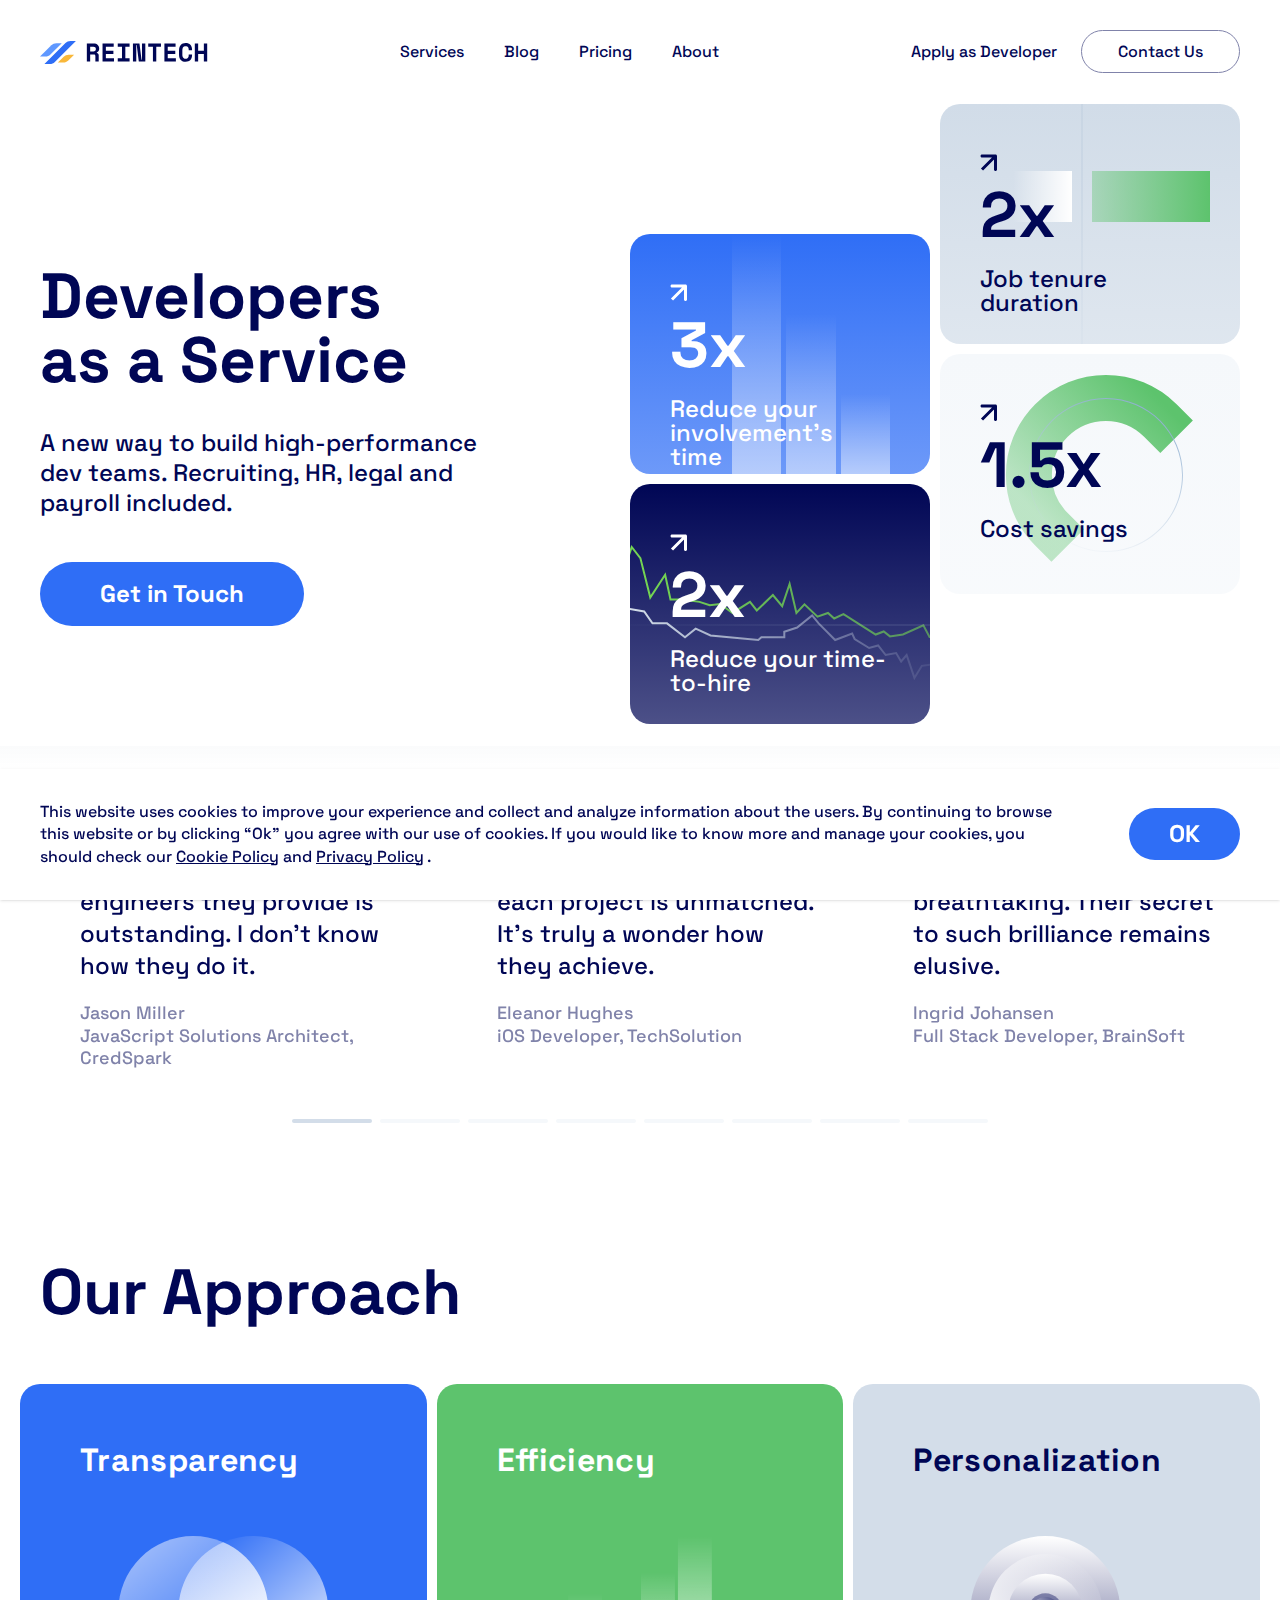
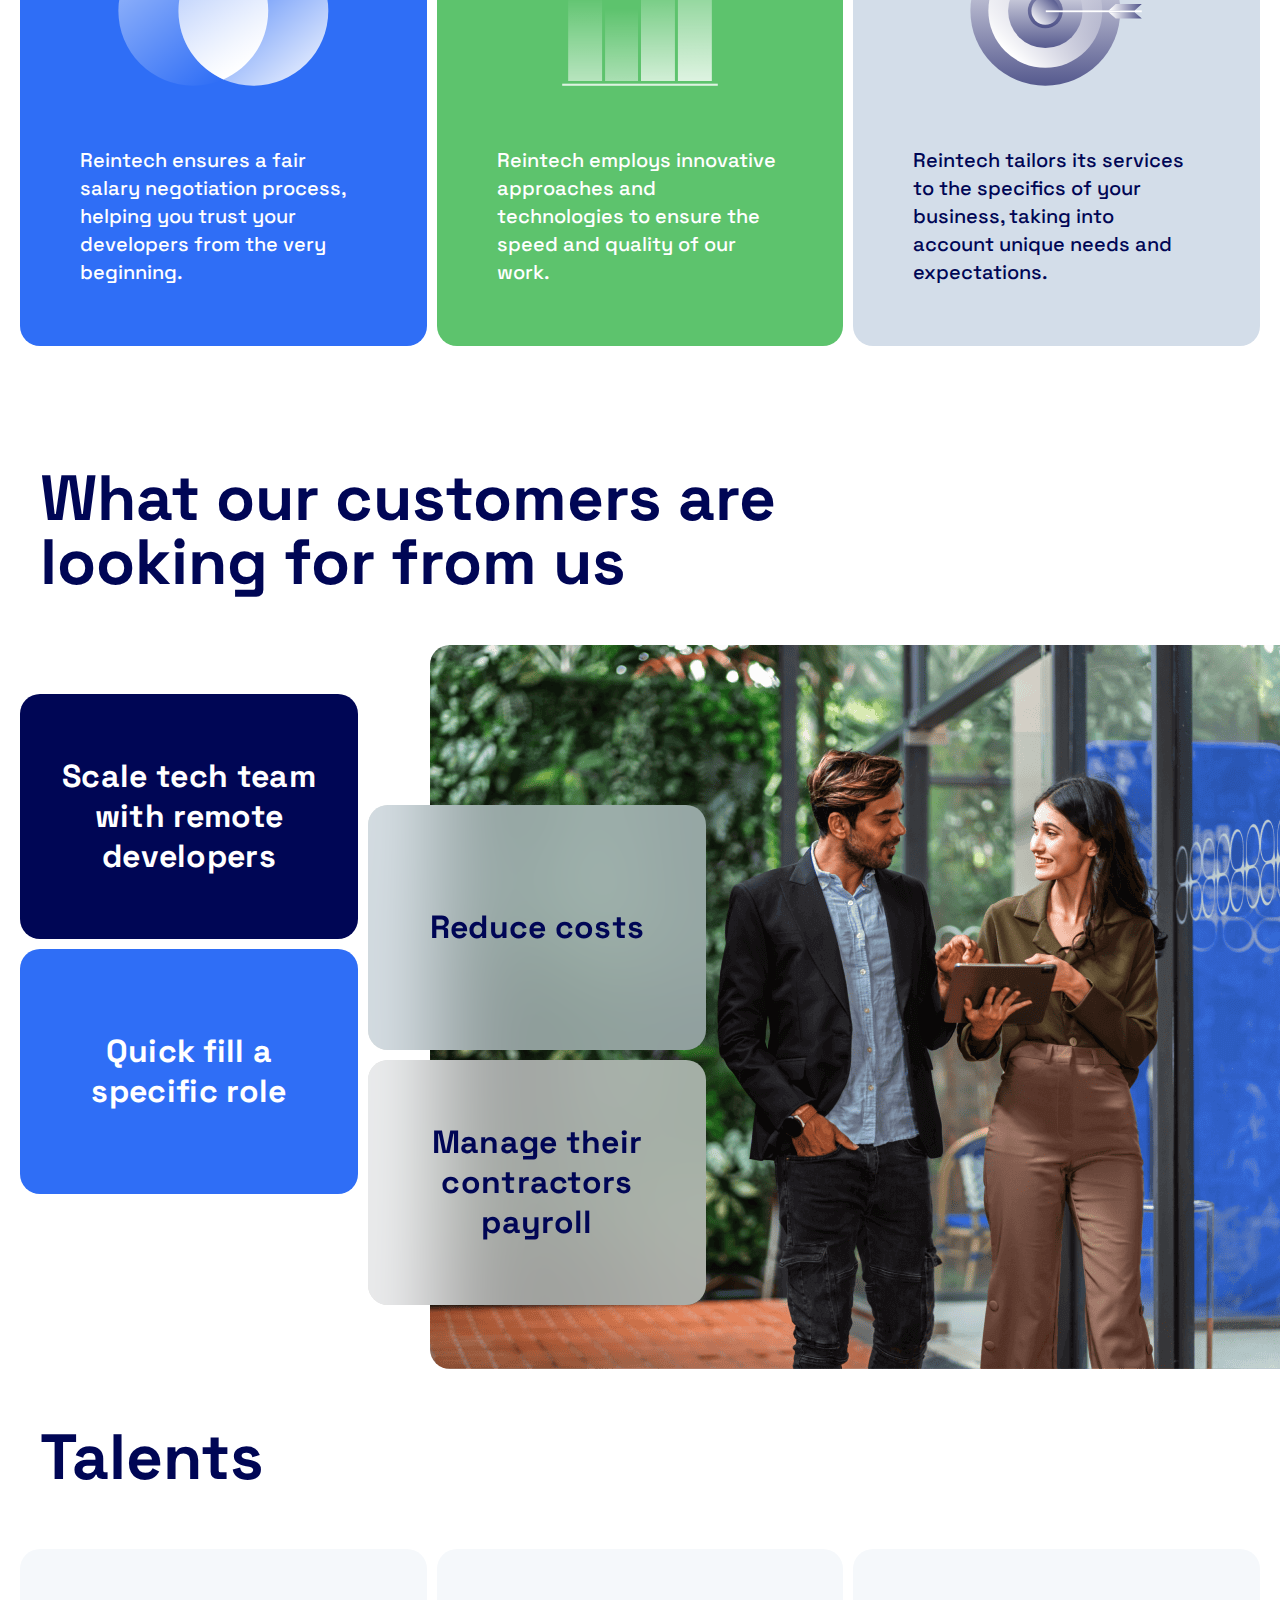
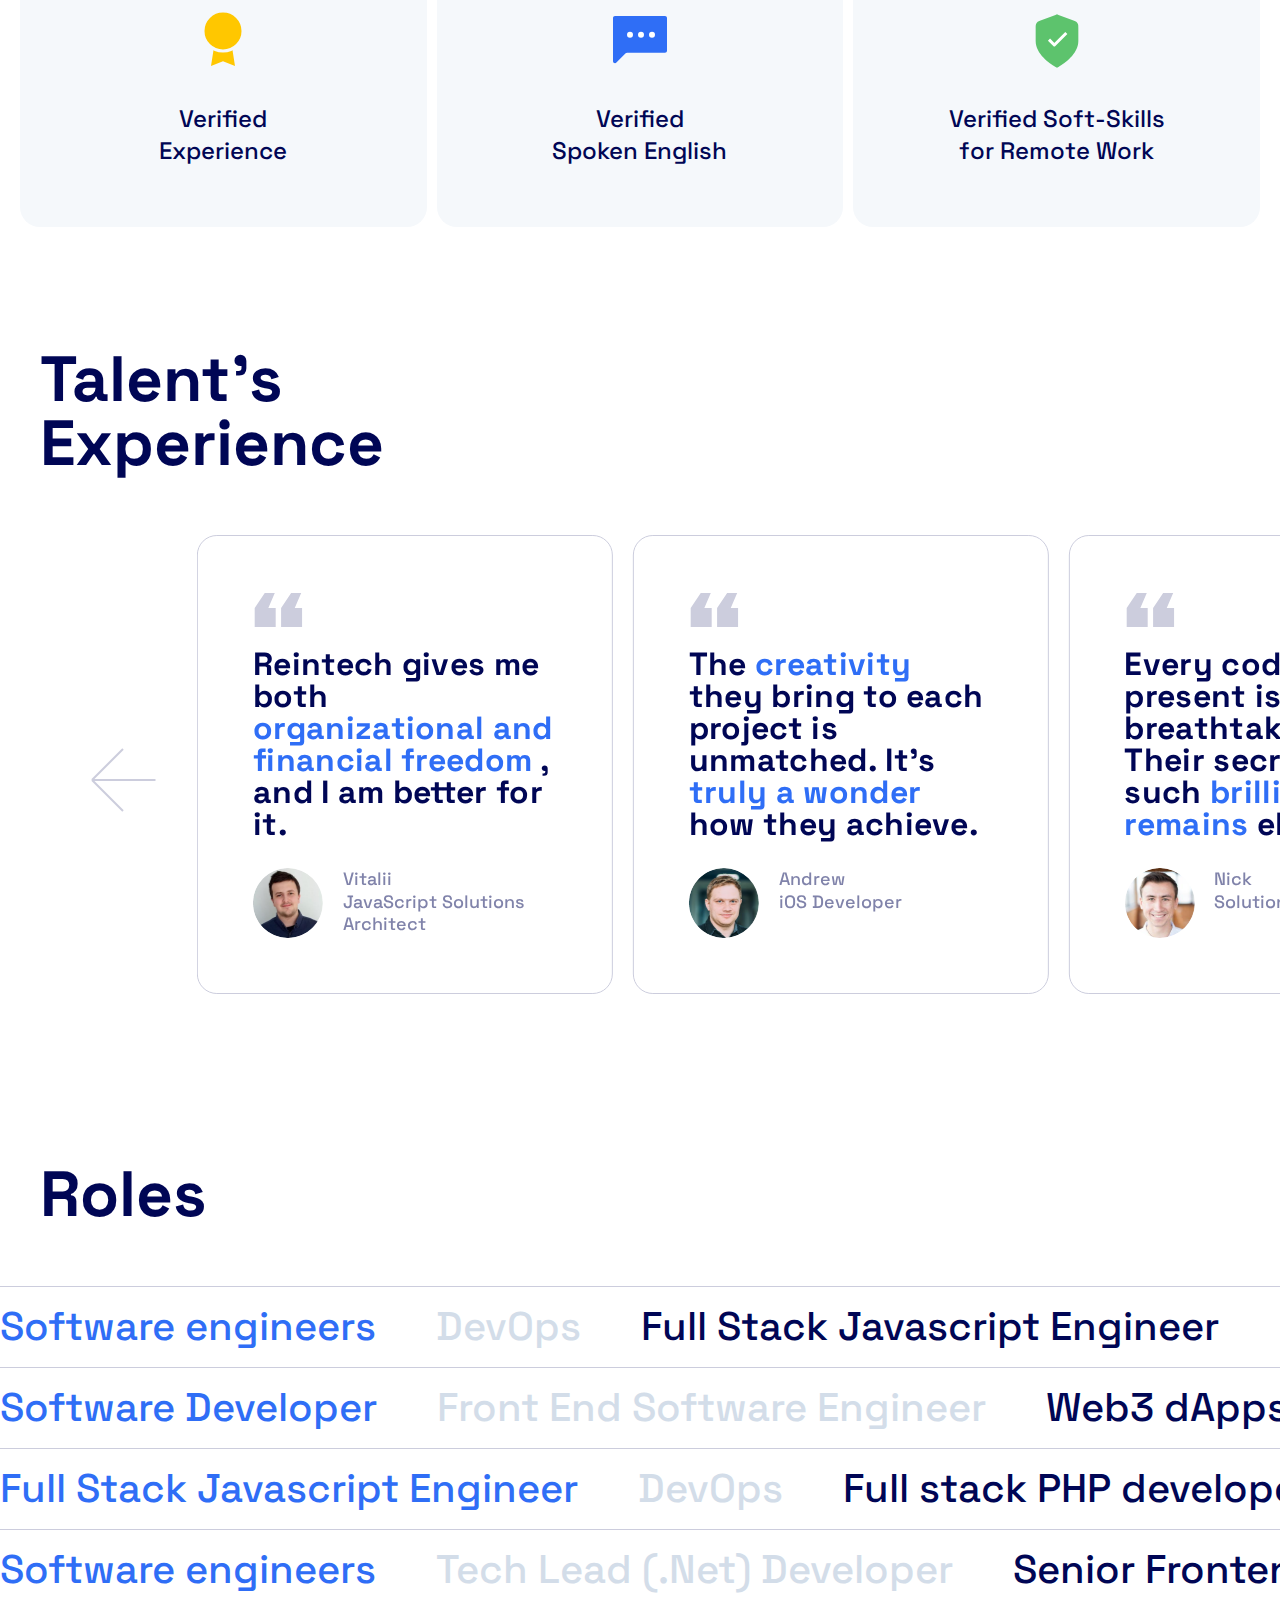
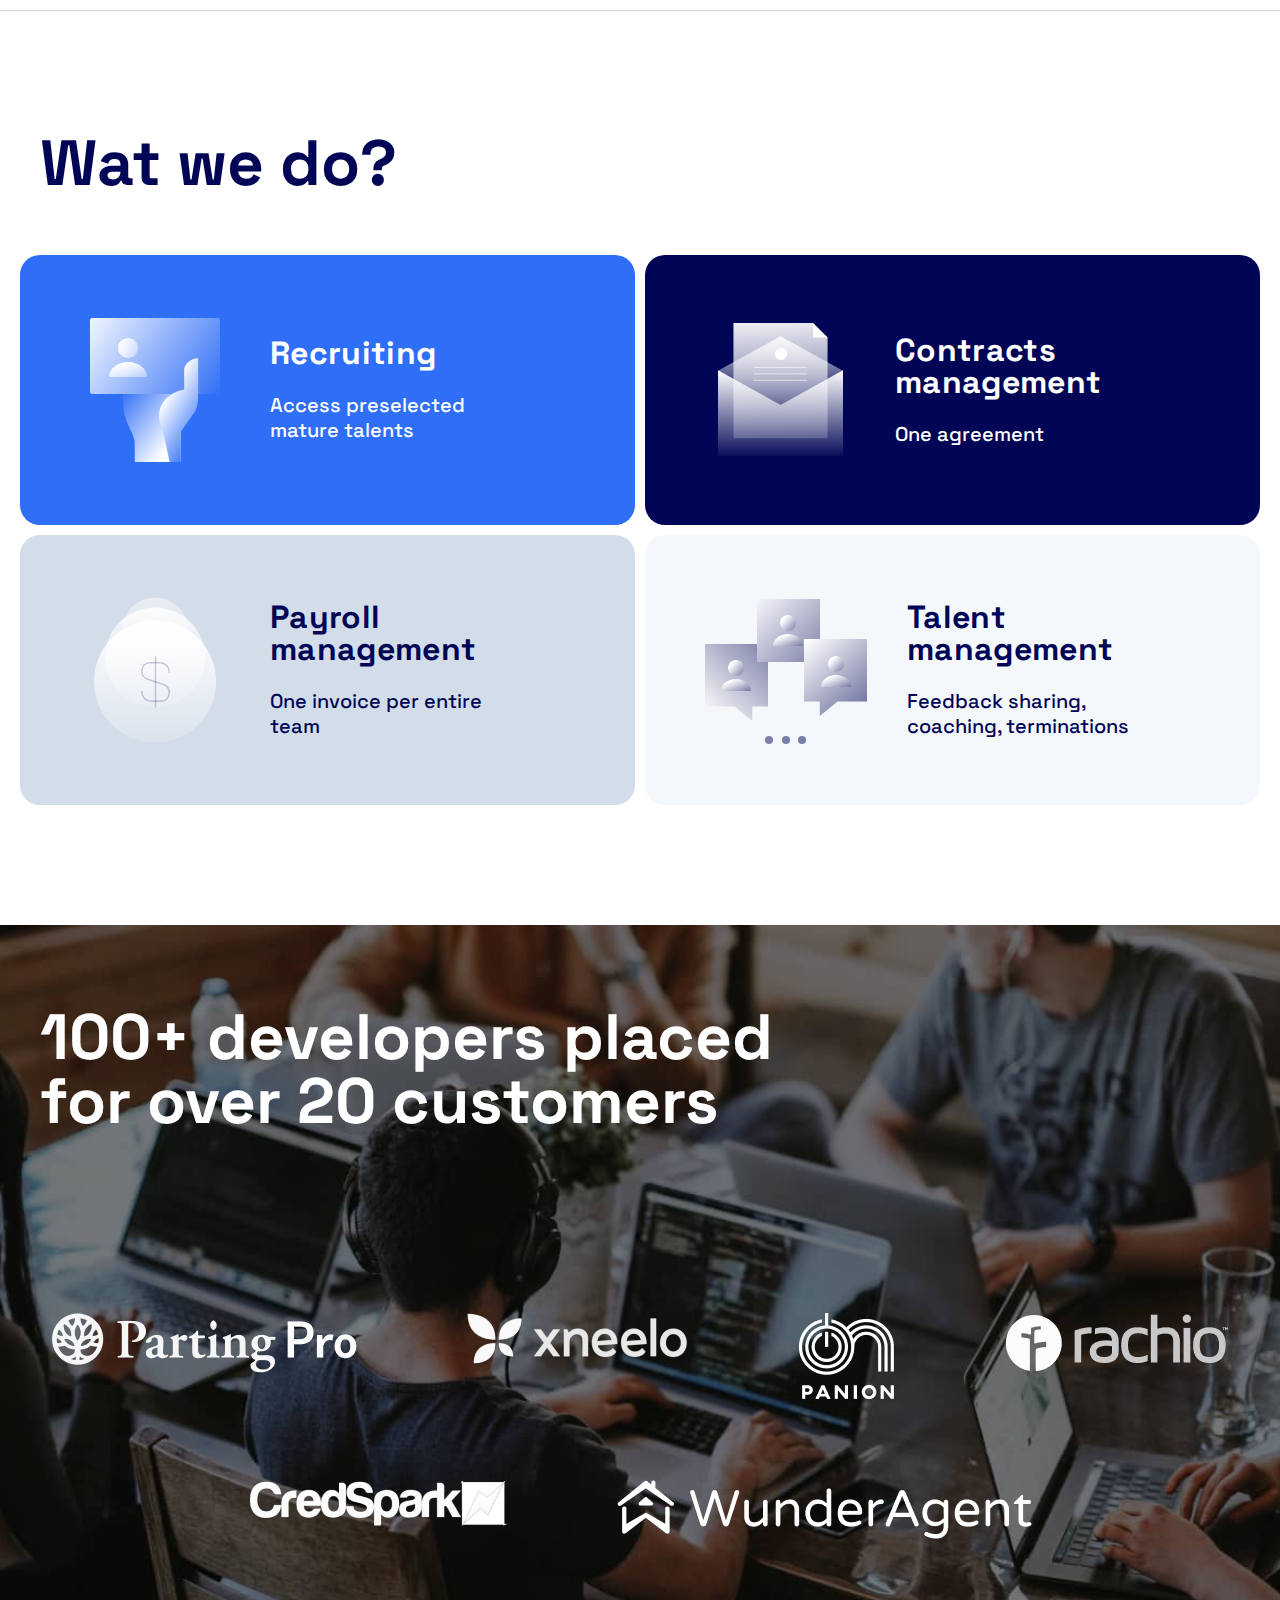
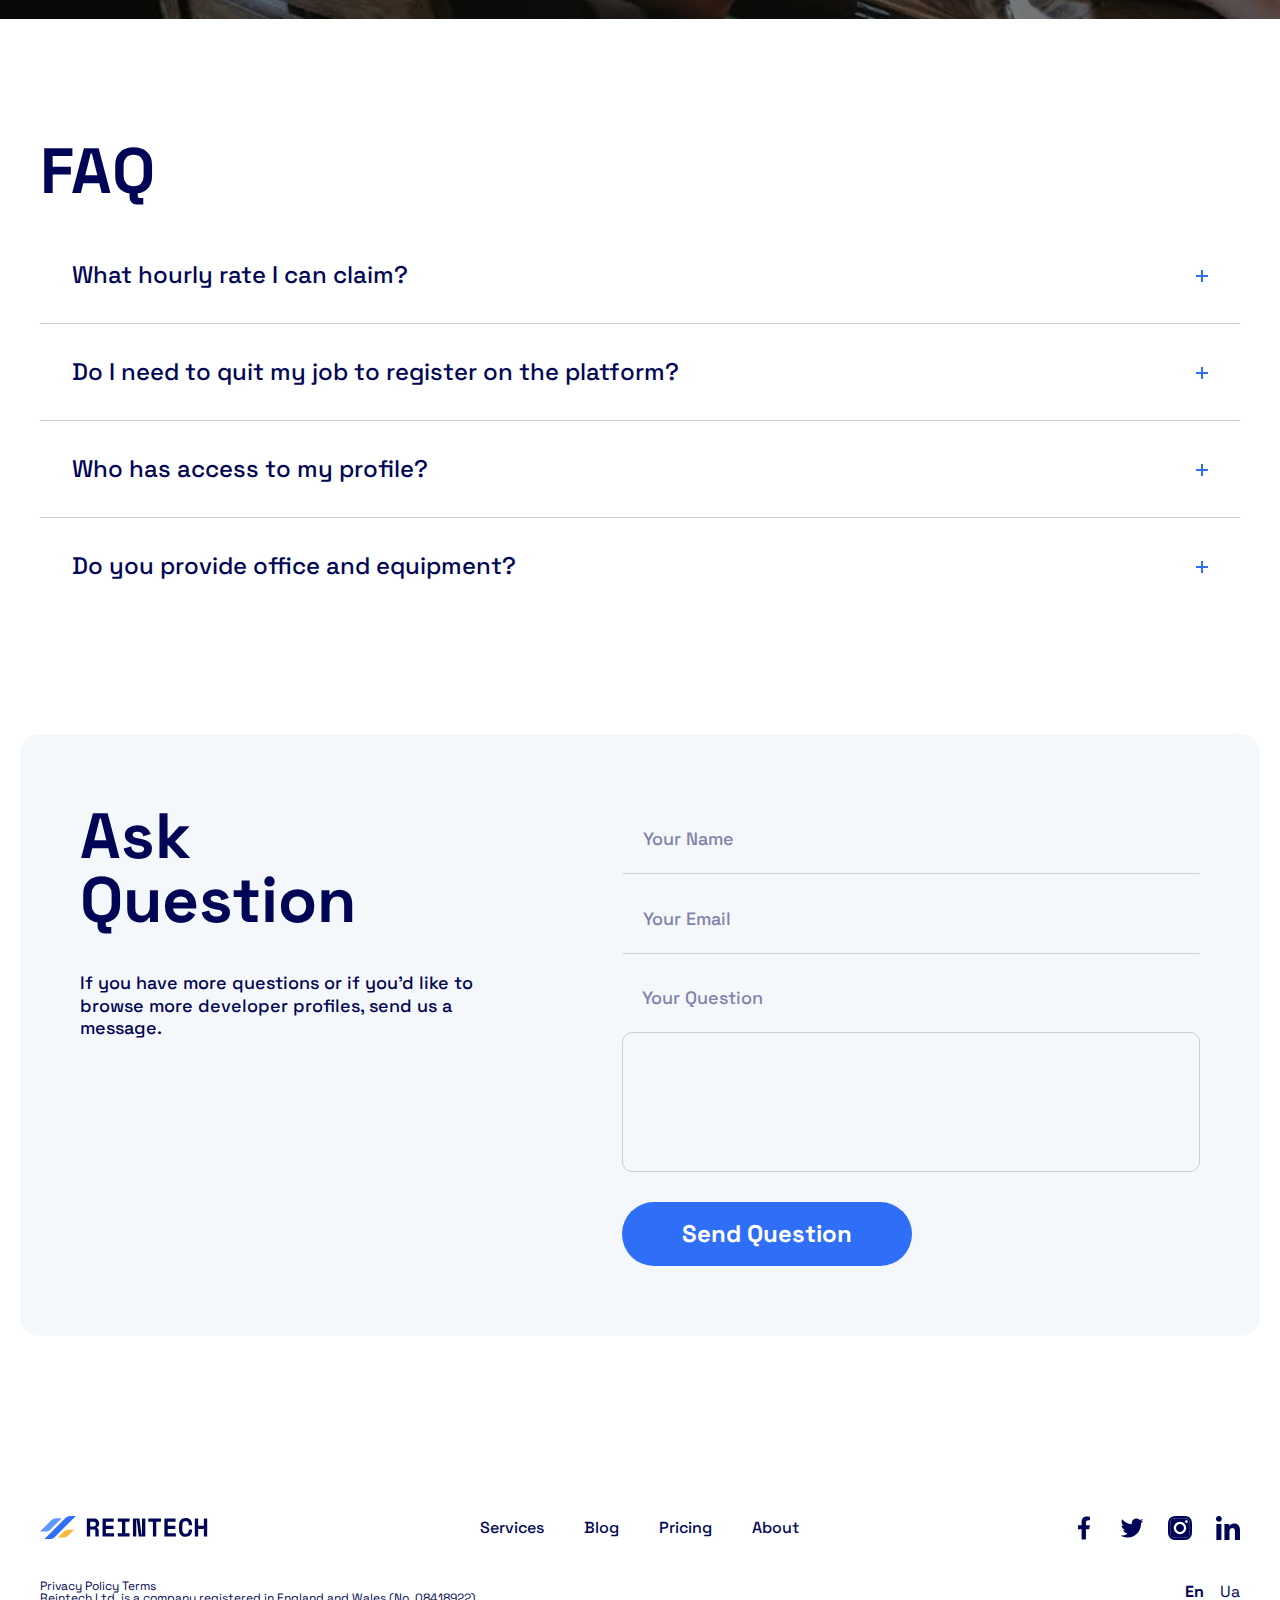
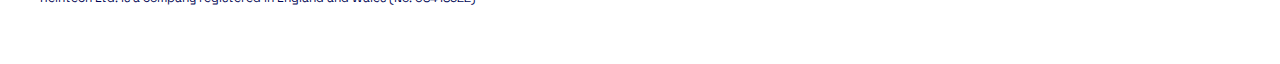
==== commit 0ff94367: "fixes" ====
--- a/src/index.html
+++ b/src/index.html
@@ -1367,7 +1367,7 @@
 
 					<div class="container-big container-xl">
 						<div
-							class="mt-[127px] flex max-w-[686px] flex-wrap gap-[10px] xl:mt-[200px] xl:max-w-[886px] xl:items-center md:mx-auto sm:mt-[50px] sm:max-w-full sm:flex-col"
+							class="mt-[100px] flex max-w-[686px] flex-wrap gap-[10px] xl:mt-[155px] xl:max-w-[886px] xl:items-center md:mx-auto sm:mt-[50px] sm:max-w-full sm:flex-col"
 						>
 							<div
 								class="flex h-[245px] w-full max-w-[338px] items-center justify-center rounded-[20px] bg-main-black p-10 text-center xl:max-w-[438px] md:order-1 sm:mt-0 sm:h-[145px] sm:max-w-full"
@@ -1398,15 +1398,24 @@
 						</div>
 					</div>
 
-					<img
-						class="absolute right-0 top-[179px] z-[-1] rounded-tl-[20px] rounded-bl-[20px] xl:left-[40%] xl:h-auto xl:w-full xl:max-w-[1170px] md:static md:-mt-[160px] md:h-auto md:w-full md:max-w-full md:rounded-none sm:mt-[-75px]"
-						src="./img/customers-image.png"
-						alt="img"
-					/>
+					<picture
+						class="absolute right-0 top-[179px] z-[-1] xl:left-[40%] xl:h-[820px] xl:w-full xl:max-w-[1170px] xl:object-cover md:static"
+					>
+						<source
+							class="rounded-tl-[20px] rounded-bl-[20px] md:static md:-mt-[160px] md:h-auto md:w-full md:max-w-full md:rounded-none sm:mt-[-75px]"
+							srcset="./img/customers-new.png"
+							media="(min-width: 1840px)"
+						/>
+						<img
+							class="rounded-tl-[20px] rounded-bl-[20px] md:static md:-mt-[160px] md:h-auto md:w-full md:max-w-full md:rounded-none sm:mt-[-75px]"
+							src="./img/customers-image.png"
+							alt="img"
+						/>
+					</picture>
 				</section>
 
 				<!-- Section 5 ( Talents ) -->
-				<section class="xl:mt-[340px]">
+				<section class="xl:mt-[200px]">
 					<div class="container-xl container">
 						<h2 class="xl:pl-[60px]">Talents</h2>
 					</div>
--- a/src/css/output.css
+++ b/src/css/output.css
@@ -1255,6 +1255,14 @@
   margin-top: auto;
 }
 
+.mt-\[117px\] {
+  margin-top: 117px;
+}
+
+.mt-\[107px\] {
+  margin-top: 107px;
+}
+
 .block {
   display: block;
 }
@@ -1441,10 +1449,6 @@
 
 .max-w-\[686px\] {
   max-width: 686px;
-}
-
-.max-w-\[765px\] {
-  max-width: 765px;
 }
 
 .max-w-\[775px\] {
@@ -2205,6 +2209,12 @@
 
 #hero-box-4.hero-box.active {
   height: 540px;
+}
+
+@media (min-width: 1840px) {
+  #hero-box-4.hero-box.active {
+    height: 520px;
+  }
 }
 
 #tab-hero-box-4.hero-box.active {
@@ -2545,6 +2555,26 @@
     top: 50%;
   }
 
+  .xl\:top-0 {
+    top: 0px;
+  }
+
+  .xl\:top-\[-74px\] {
+    top: -74px;
+  }
+
+  .xl\:top-\[-80px\] {
+    top: -80px;
+  }
+
+  .xl\:top-\[-70px\] {
+    top: -70px;
+  }
+
+  .xl\:top-\[-60px\] {
+    top: -60px;
+  }
+
   .xl\:-mt-\[100px\] {
     margin-top: -100px;
   }
@@ -2561,40 +2591,68 @@
     margin-top: 2rem;
   }
 
+  .xl\:mt-\[200px\] {
+    margin-top: 200px;
+  }
+
+  .xl\:mt-\[340px\] {
+    margin-top: 340px;
+  }
+
   .xl\:mt-\[400px\] {
     margin-top: 400px;
   }
 
-  .xl\:mt-\[4\=00px\] {
-    margin-top: 4=00px;
-  }
-
-  .xl\:mt-\[250px\] {
-    margin-top: 250px;
-  }
-
-  .xl\:mt-\[200px\] {
-    margin-top: 200px;
-  }
-
-  .xl\:mt-\[100px\] {
-    margin-top: 100px;
+  .xl\:mt-10 {
+    margin-top: 2.5rem;
+  }
+
+  .xl\:mt-\[120px\] {
+    margin-top: 120px;
+  }
+
+  .xl\:mt-\[140px\] {
+    margin-top: 140px;
+  }
+
+  .xl\:mt-\[180px\] {
+    margin-top: 180px;
+  }
+
+  .xl\:mt-\[160px\] {
+    margin-top: 160px;
+  }
+
+  .xl\:mt-\[150px\] {
+    margin-top: 150px;
+  }
+
+  .xl\:mt-\[155px\] {
+    margin-top: 155px;
+  }
+
+  .xl\:mt-\[260px\] {
+    margin-top: 260px;
+  }
+
+  .xl\:mt-\[0px\] {
+    margin-top: 0px;
+  }
+
+  .xl\:mt-\[300px\] {
+    margin-top: 300px;
   }
 
   .xl\:mt-\[240px\] {
     margin-top: 240px;
   }
 
-  .xl\:mt-\[340px\] {
-    margin-top: 340px;
-  }
-
   .xl\:h-auto {
     height: auto;
   }
 
-  .xl\:h-\[800px\] {
-    height: 800px;
+  .xl\:h-\[820px\] {
+    height: 820px;
   }
 
   .xl\:w-full {
@@ -2682,11 +2740,6 @@
     padding-bottom: 85px;
   }
 
-  .xl\:py-\[105px\] {
-    padding-top: 105px;
-    padding-bottom: 105px;
-  }
-
   .xl\:pl-\[60px\] {
     padding-left: 60px;
   }
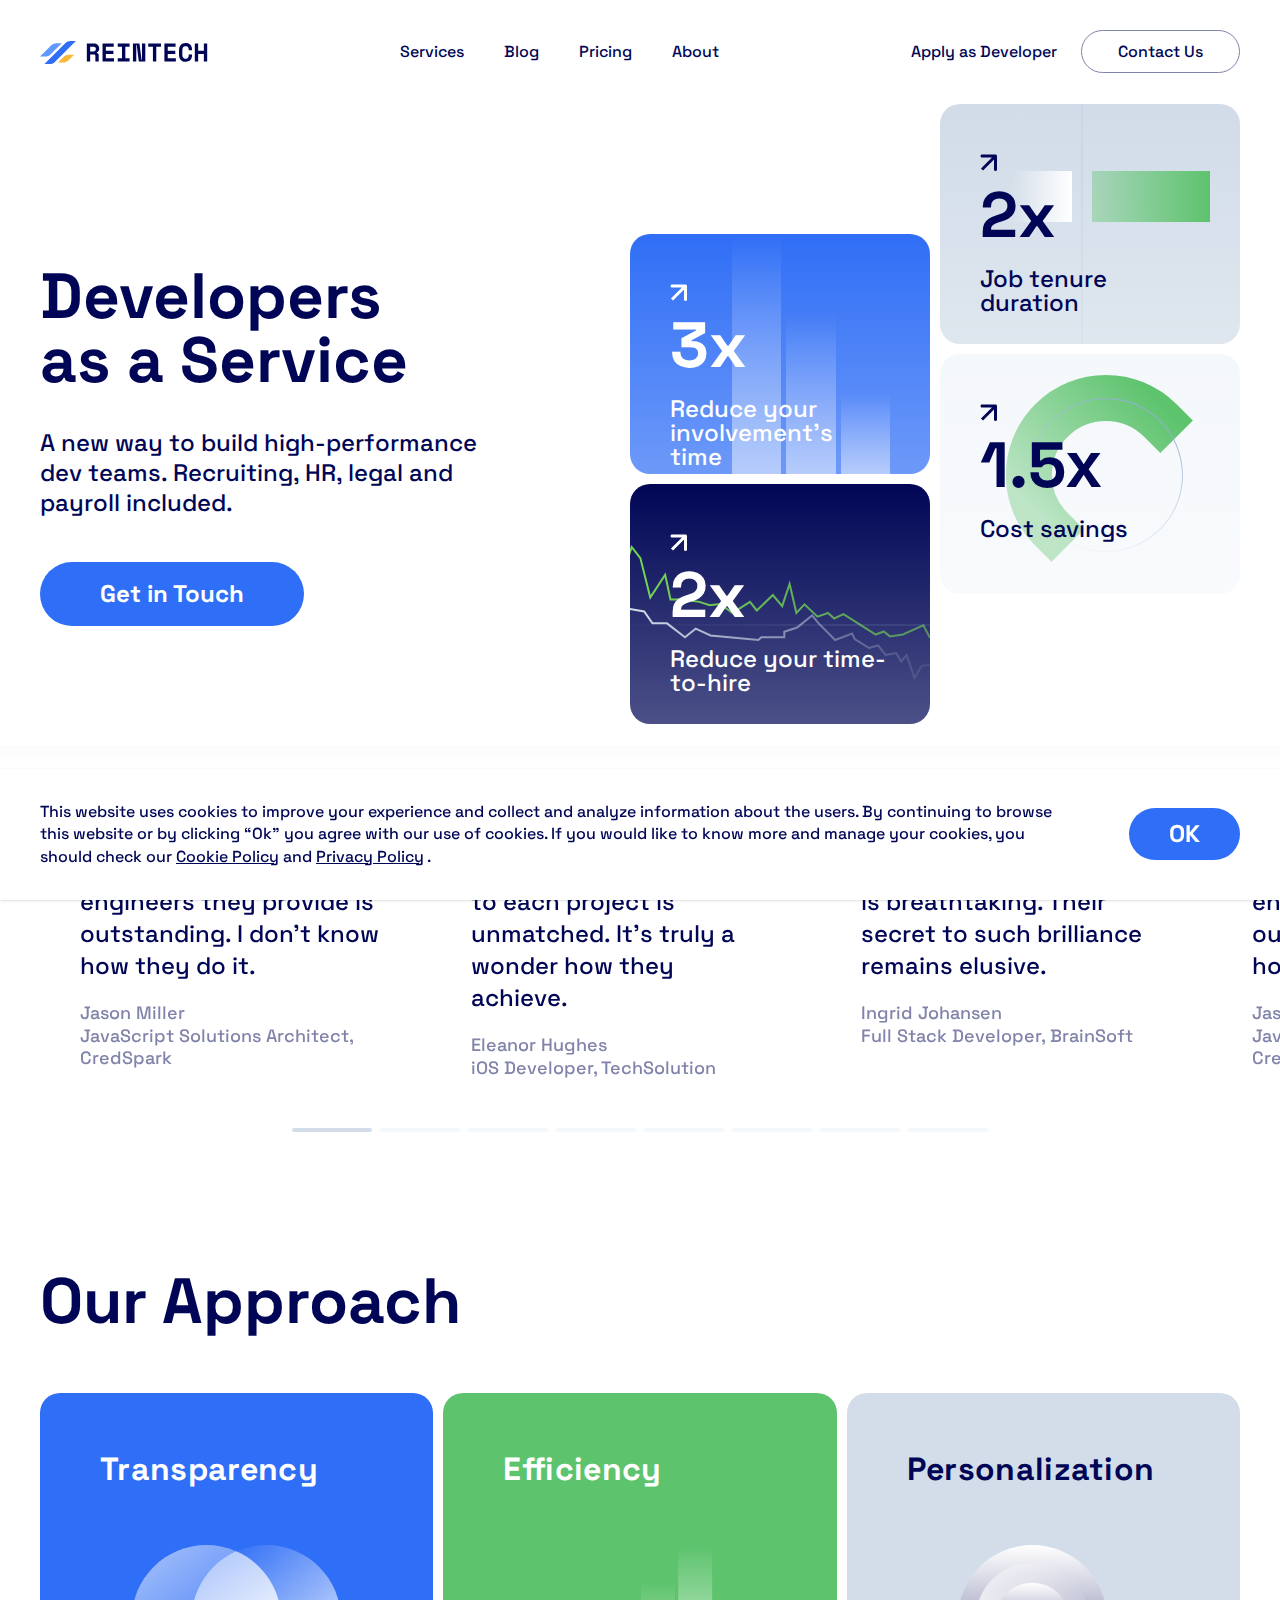
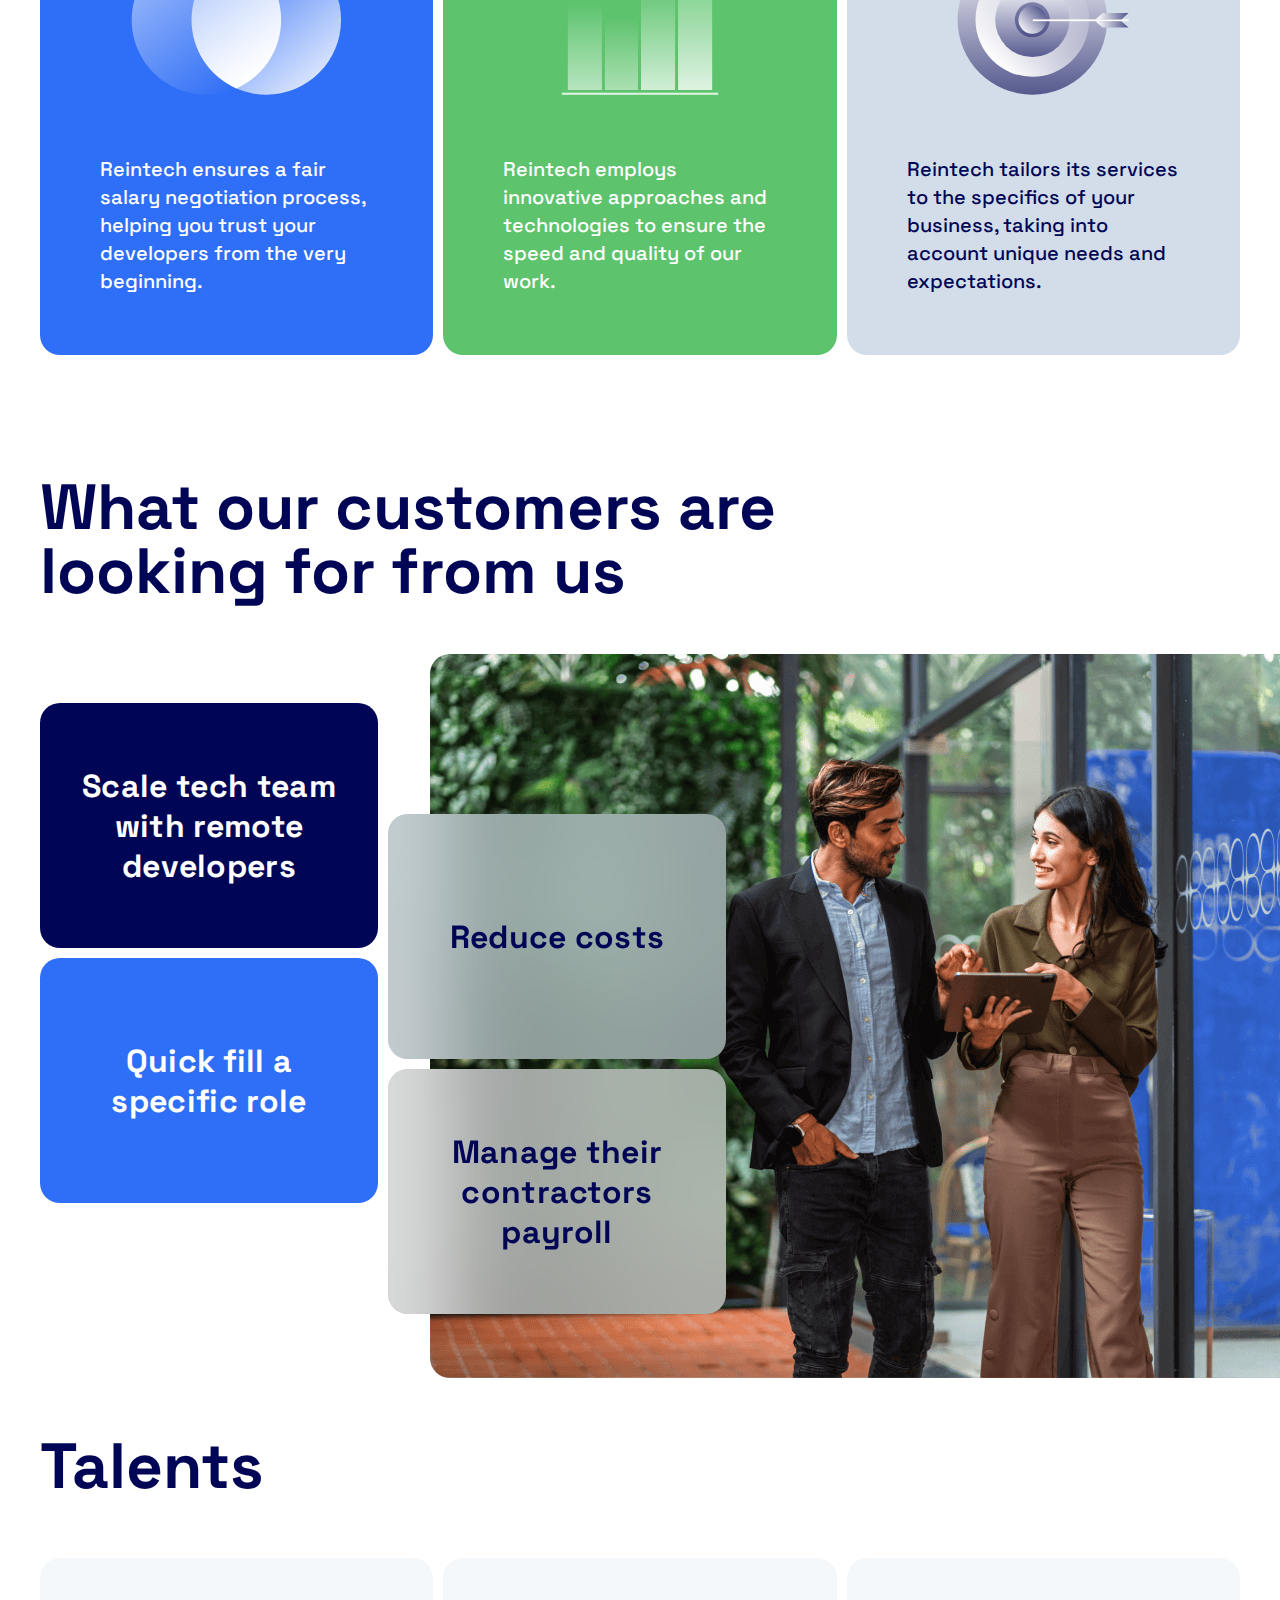
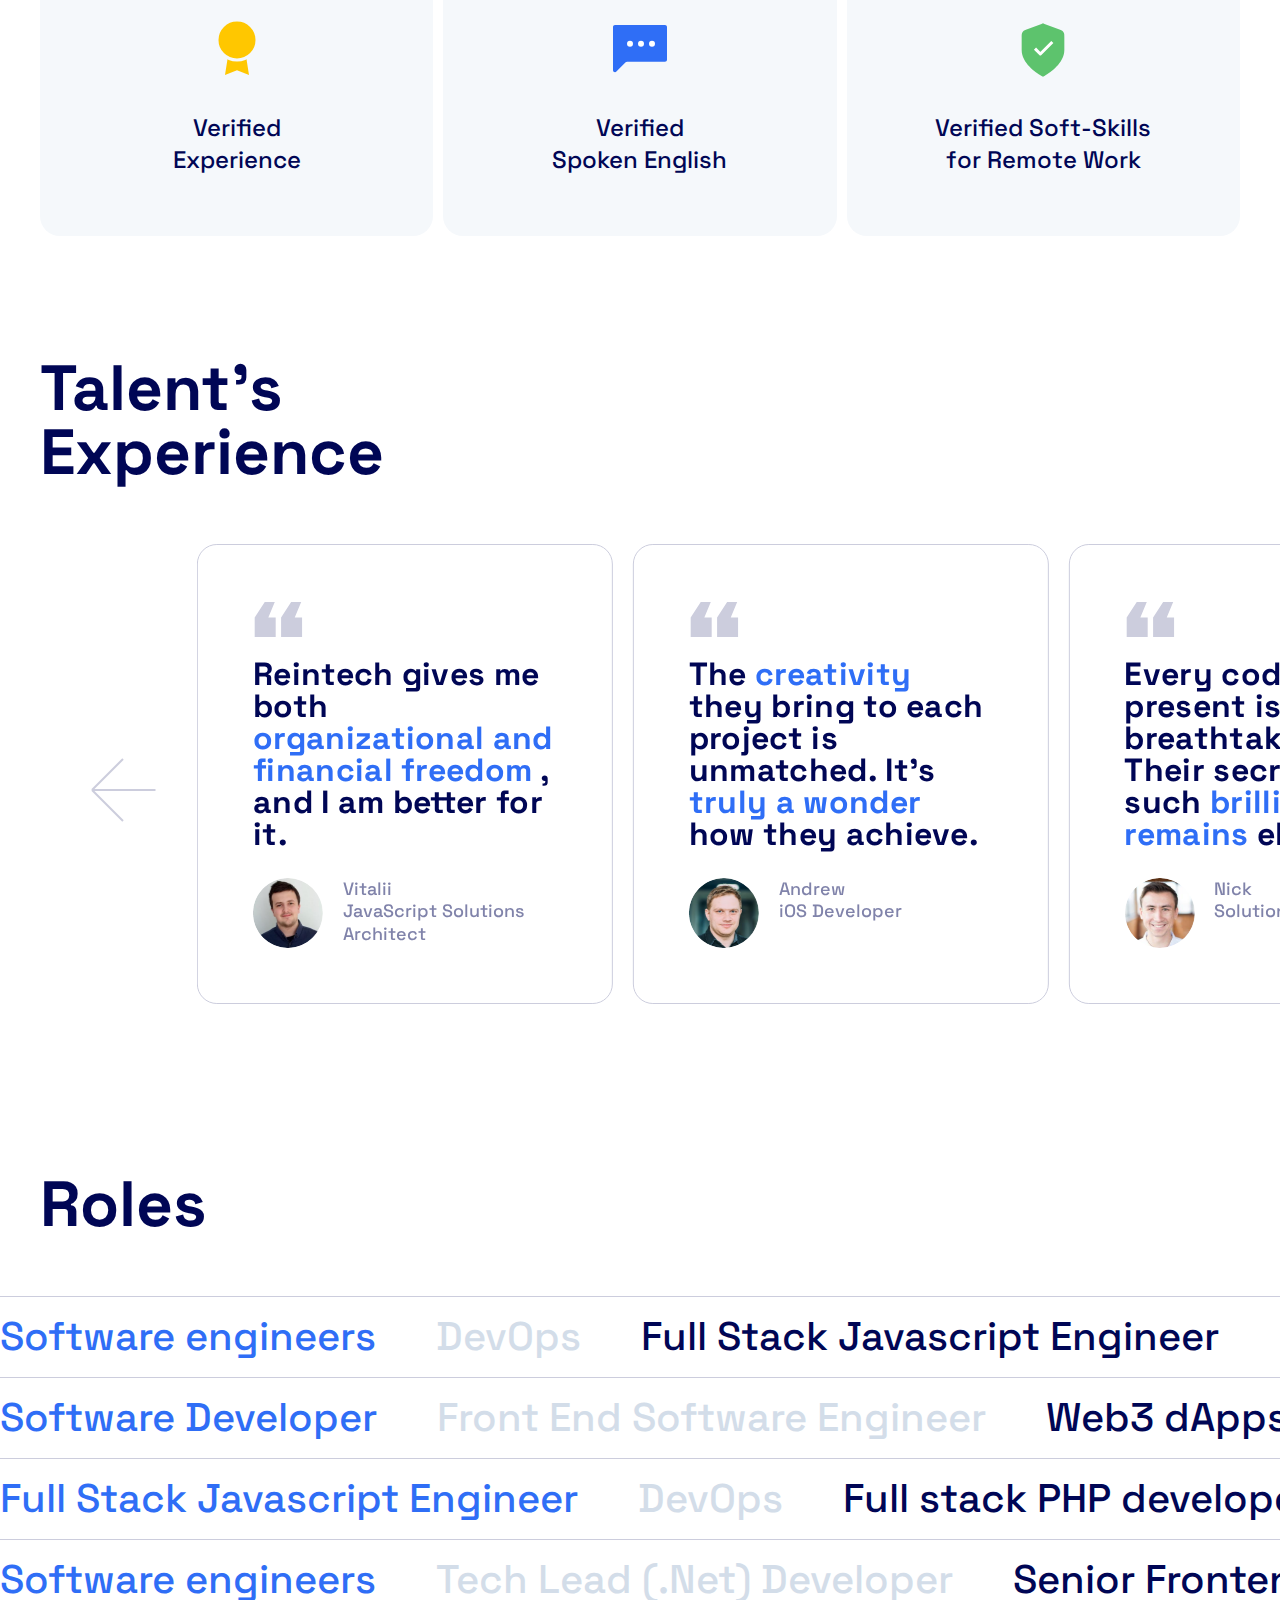
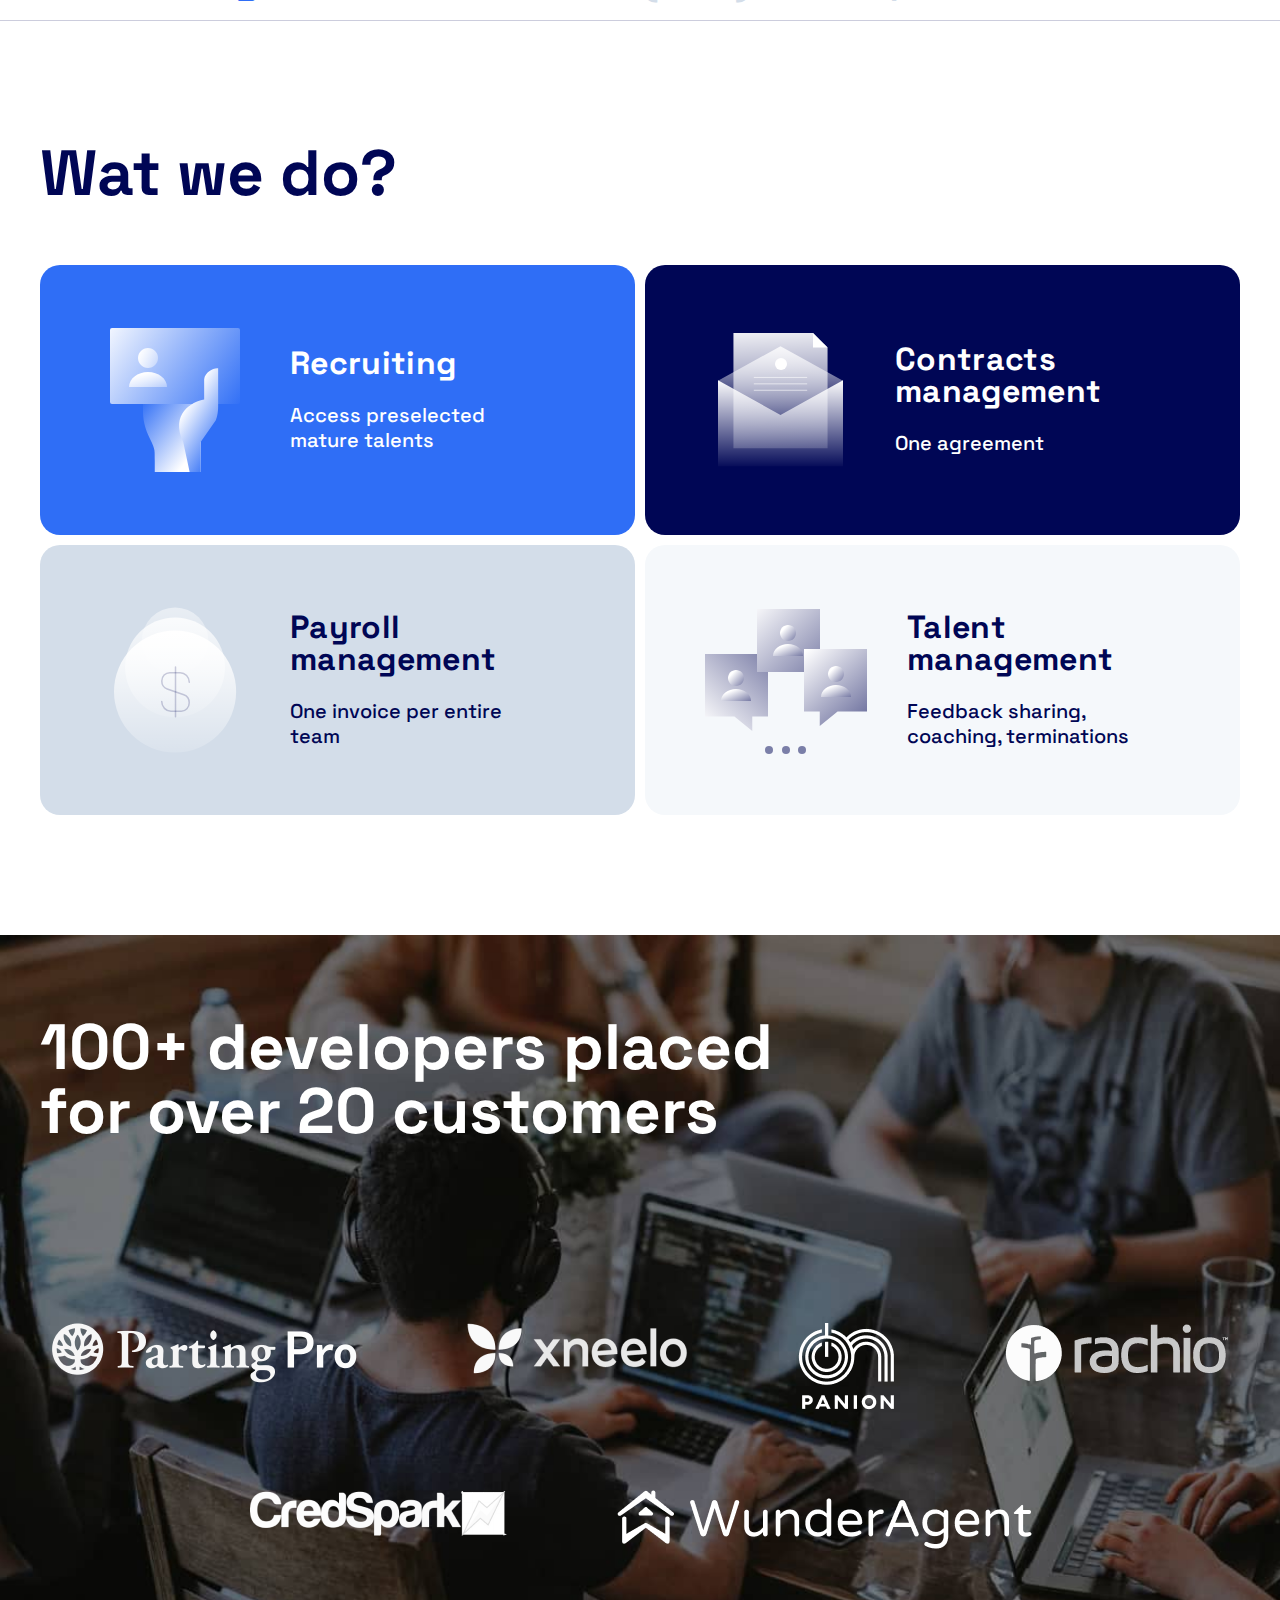
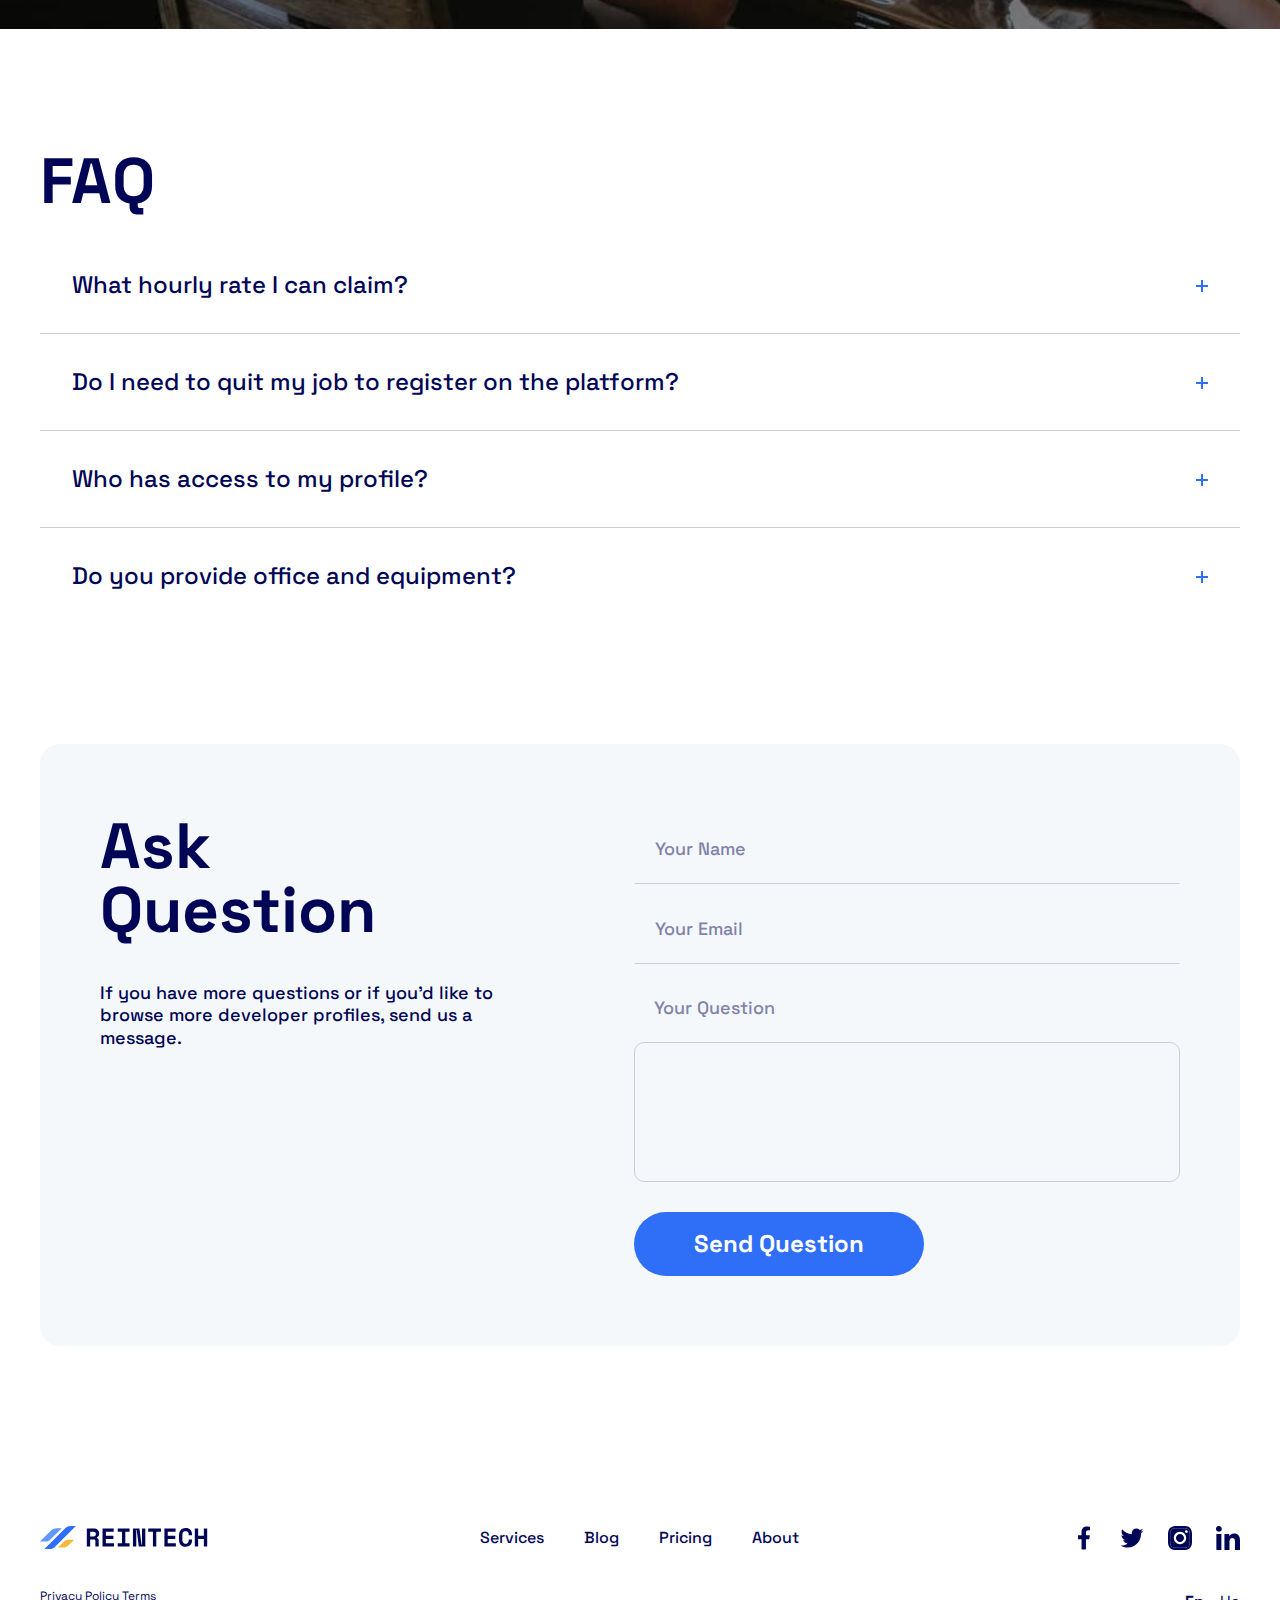
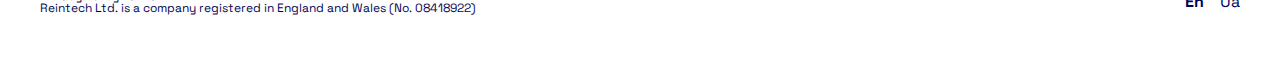
==== commit d7466e0e: "fix" ====
--- a/src/index.html
+++ b/src/index.html
@@ -1001,12 +1001,12 @@
 				</section>
 
 				<!-- Section 2 ( Testimonials slider ) -->
-				<section>
+				<section class="overflow-hidden">
 					<div class="container-xl container">
 						<!-- Slider main container -->
-						<div id="testimonials-slider" class="swiper">
+						<div id="testimonials-slider" class="swiper !overflow-visible">
 							<!-- Additional required wrapper -->
-							<div class="swiper-wrapper pb-[70px]">
+							<div class="swiper-wrapper !overflow-visible pb-[70px]">
 								<!-- Slides -->
 								<!-- SLide -->
 								<div class="swiper-slide !h-auto">
@@ -1297,9 +1297,9 @@
 				<!-- Section 3 ( Approach ) -->
 				<section>
 					<div class="container-xl container">
-						<h2 class="xl:pl-[60px]">Our Approach</h2>
+						<h2>Our Approach</h2>
 					</div>
-					<div class="container-big container-xl">
+					<div class="container-offset container">
 						<div
 							class="mt-[60px] grid grid-cols-3 gap-[10px] md:grid-cols-1 sm:mt-[50px]"
 						>
@@ -1357,15 +1357,15 @@
 					</div>
 				</section>
 
-				<!-- Section 9 ( Customers ) -->
+				<!-- Section 4 ( Customers ) -->
 				<section class="relative">
 					<div class="container-xl container">
-						<h2 class="max-w-[775px] xl:pl-[60px]">
+						<h2 class="max-w-[775px]">
 							What our customers are looking for from us
 						</h2>
 					</div>
 
-					<div class="container-big container-xl">
+					<div class="container-offset container">
 						<div
 							class="mt-[100px] flex max-w-[686px] flex-wrap gap-[10px] xl:mt-[155px] xl:max-w-[886px] xl:items-center md:mx-auto sm:mt-[50px] sm:max-w-full sm:flex-col"
 						>
@@ -1417,9 +1417,9 @@
 				<!-- Section 5 ( Talents ) -->
 				<section class="xl:mt-[200px]">
 					<div class="container-xl container">
-						<h2 class="xl:pl-[60px]">Talents</h2>
+						<h2>Talents</h2>
 					</div>
-					<div class="container-big container-xl">
+					<div class="container-offset container">
 						<div
 							class="mt-[60px] grid grid-cols-3 gap-[10px] sm:mt-[50px] sm:grid-cols-1"
 						>
@@ -1927,10 +1927,10 @@
 				<!-- Section 8 ( What we do ) -->
 				<section>
 					<div class="container-xl container">
-						<h2 class="xl:pl-[60px]">Wat we do?</h2>
+						<h2>Wat we do?</h2>
 					</div>
 
-					<div class="container-big container-xl">
+					<div class="container-offset container">
 						<div
 							class="mt-[60px] flex flex-wrap gap-[10px] lg:grid lg:grid-cols-2 md:grid-cols-1"
 						>
@@ -2188,7 +2188,7 @@
 
 				<!-- Section 11 ( Ask Question ) -->
 				<section class="md:bg-blue-shadow">
-					<div class="container-big container-xl">
+					<div class="container-offset container">
 						<div
 							class="flex justify-between gap-[100px] rounded-[20px] bg-blue-shadow p-[60px] py-[70px] md:flex-col md:gap-[30px] md:px-5 sm:py-[50px]"
 						>
--- a/src/css/output.css
+++ b/src/css/output.css
@@ -756,7 +756,7 @@
 
 /* Containers  */
 
-.container-big {
+.container-offset {
   margin-left: auto;
   margin-right: auto;
   max-width: 1360px;
@@ -764,15 +764,23 @@
   padding-right: 1.25rem;
 }
 
+@media (min-width: 1840px) {
+  .container-offset {
+    max-width: 1840px !important;
+  }
+}
+
 .container-xl {
   margin-left: auto;
   margin-right: auto;
   width: 100%;
+  padding-left: 1.25rem;
+  padding-right: 1.25rem;
 }
 
 @media (min-width: 1840px) {
   .container-xl {
-    max-width: 1840px !important;
+    max-width: 1720px !important;
   }
 }
 
@@ -1255,14 +1263,6 @@
   margin-top: auto;
 }
 
-.mt-\[117px\] {
-  margin-top: 117px;
-}
-
-.mt-\[107px\] {
-  margin-top: 107px;
-}
-
 .block {
   display: block;
 }
@@ -2350,6 +2350,12 @@
   }
 }
 
+@media screen and (min-width: 1349.99px) and (max-width: 1839.99px) {
+  .container-offset {
+    max-width: 1360px !important;
+  }
+}
+
 .after\:absolute::after {
   content: var(--tw-content);
   position: absolute;
@@ -2555,22 +2561,6 @@
     top: 50%;
   }
 
-  .xl\:top-0 {
-    top: 0px;
-  }
-
-  .xl\:top-\[-74px\] {
-    top: -74px;
-  }
-
-  .xl\:top-\[-80px\] {
-    top: -80px;
-  }
-
-  .xl\:top-\[-70px\] {
-    top: -70px;
-  }
-
   .xl\:top-\[-60px\] {
     top: -60px;
   }
@@ -2591,68 +2581,24 @@
     margin-top: 2rem;
   }
 
+  .xl\:mt-\[155px\] {
+    margin-top: 155px;
+  }
+
   .xl\:mt-\[200px\] {
     margin-top: 200px;
   }
 
-  .xl\:mt-\[340px\] {
-    margin-top: 340px;
-  }
-
-  .xl\:mt-\[400px\] {
-    margin-top: 400px;
-  }
-
-  .xl\:mt-10 {
-    margin-top: 2.5rem;
-  }
-
-  .xl\:mt-\[120px\] {
-    margin-top: 120px;
-  }
-
-  .xl\:mt-\[140px\] {
-    margin-top: 140px;
-  }
-
-  .xl\:mt-\[180px\] {
-    margin-top: 180px;
-  }
-
-  .xl\:mt-\[160px\] {
-    margin-top: 160px;
-  }
-
-  .xl\:mt-\[150px\] {
-    margin-top: 150px;
-  }
-
-  .xl\:mt-\[155px\] {
-    margin-top: 155px;
-  }
-
   .xl\:mt-\[260px\] {
     margin-top: 260px;
   }
 
-  .xl\:mt-\[0px\] {
-    margin-top: 0px;
-  }
-
-  .xl\:mt-\[300px\] {
-    margin-top: 300px;
-  }
-
-  .xl\:mt-\[240px\] {
-    margin-top: 240px;
+  .xl\:h-\[820px\] {
+    height: 820px;
   }
 
   .xl\:h-auto {
     height: auto;
-  }
-
-  .xl\:h-\[820px\] {
-    height: 820px;
   }
 
   .xl\:w-full {
@@ -2740,6 +2686,10 @@
     padding-bottom: 85px;
   }
 
+  .xl\:pl-\[0px\] {
+    padding-left: 0px;
+  }
+
   .xl\:pl-\[60px\] {
     padding-left: 60px;
   }
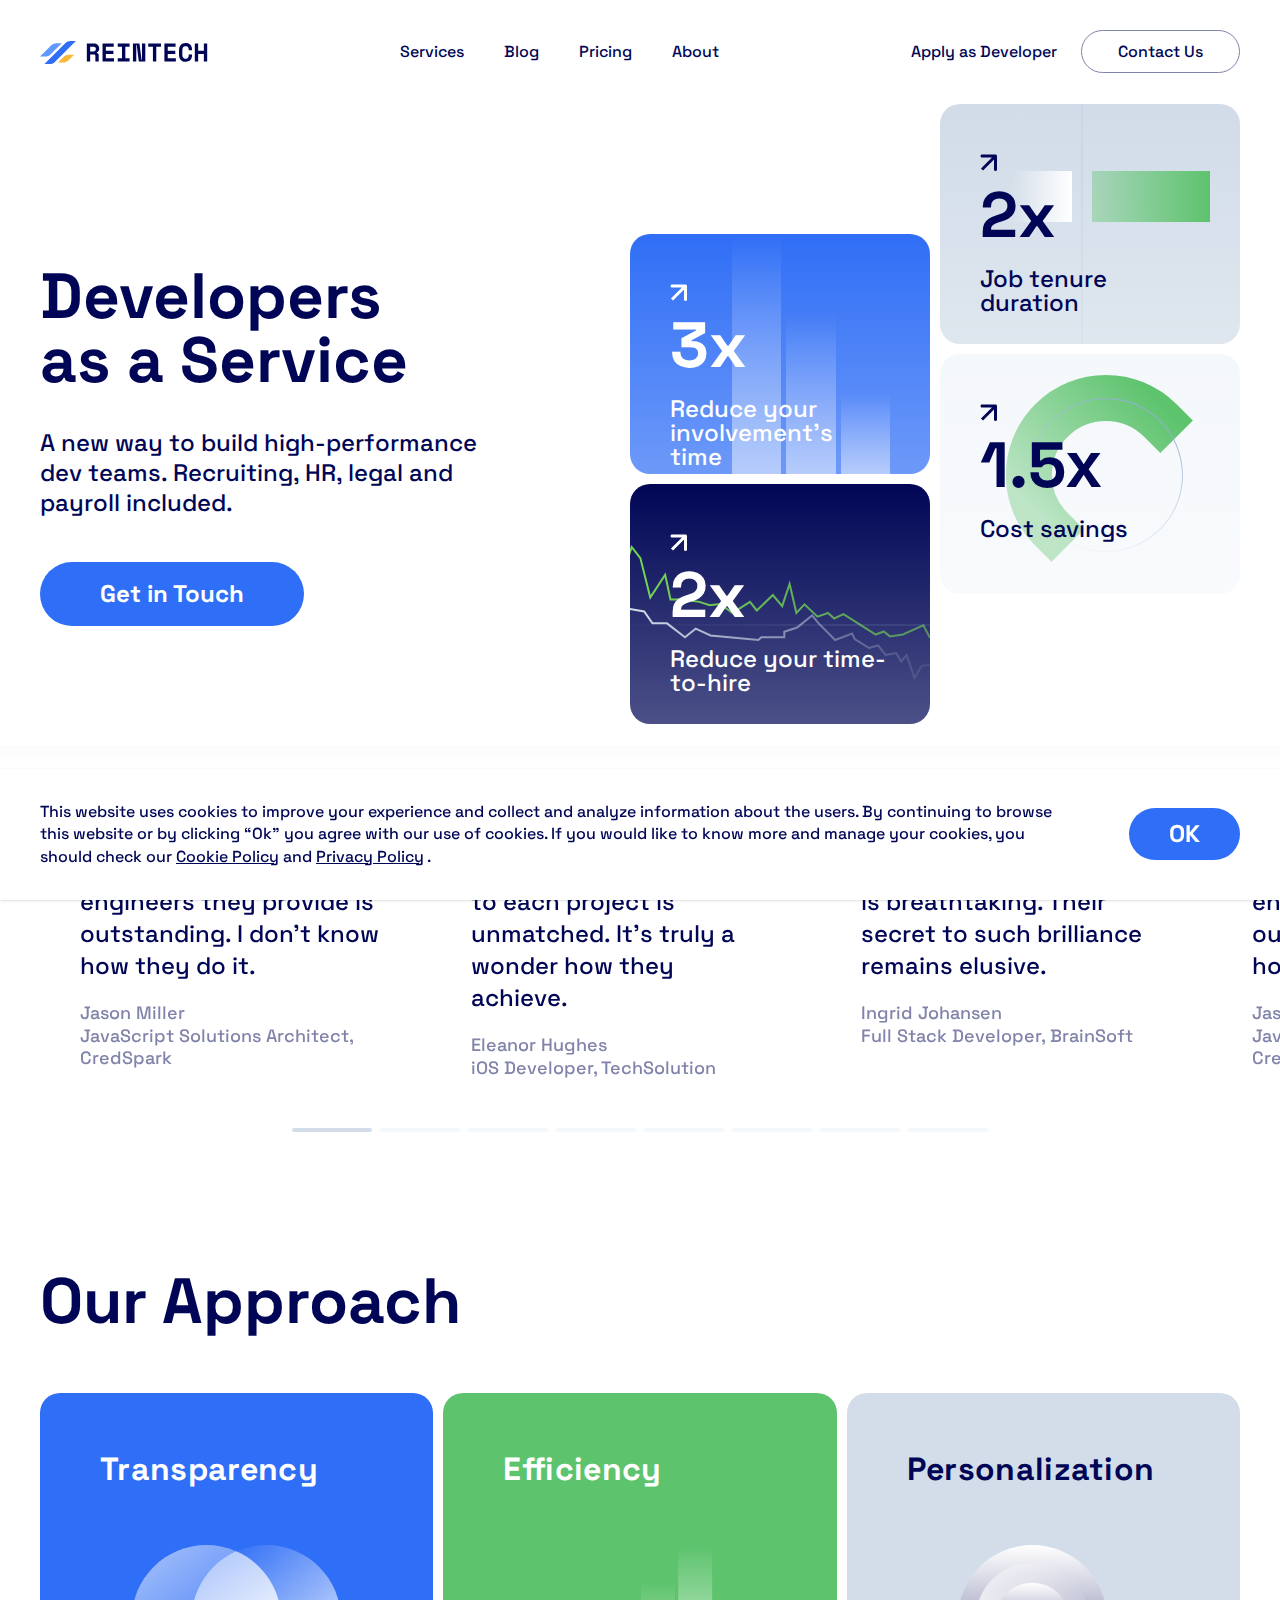
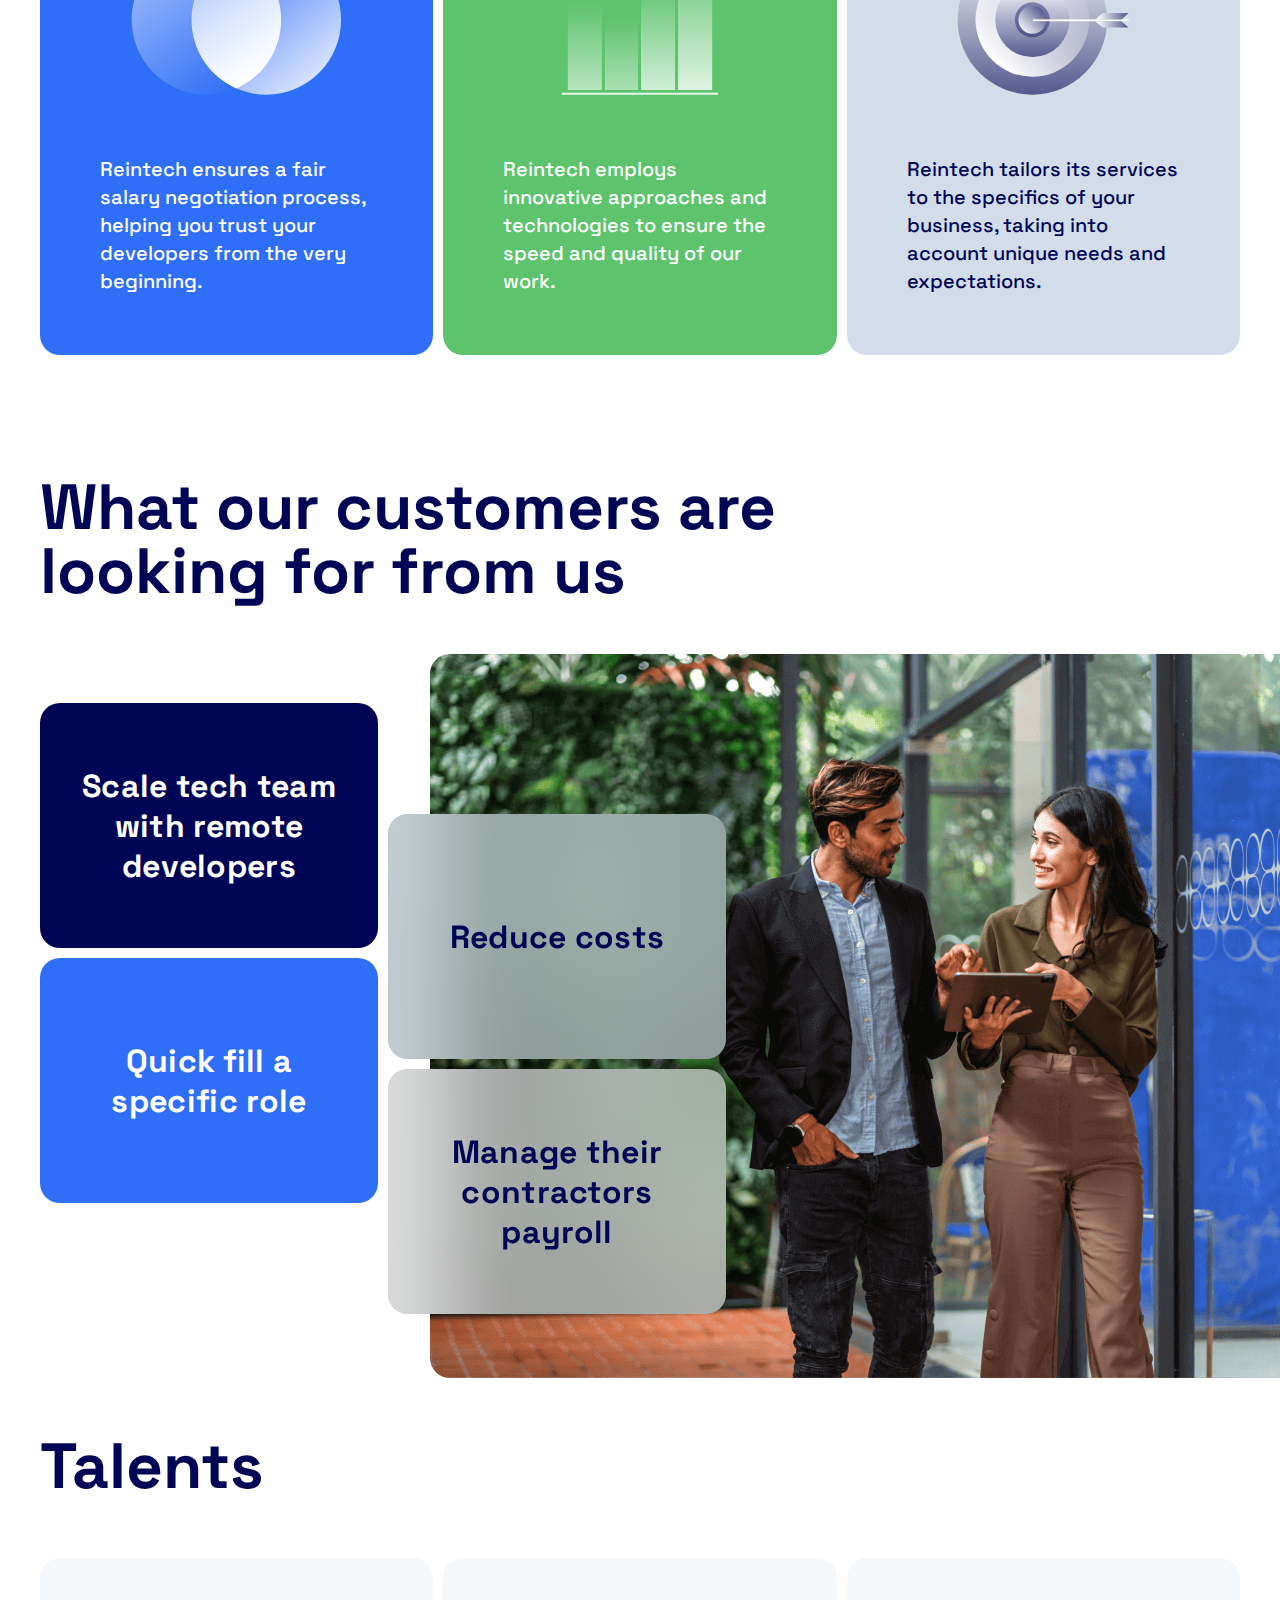
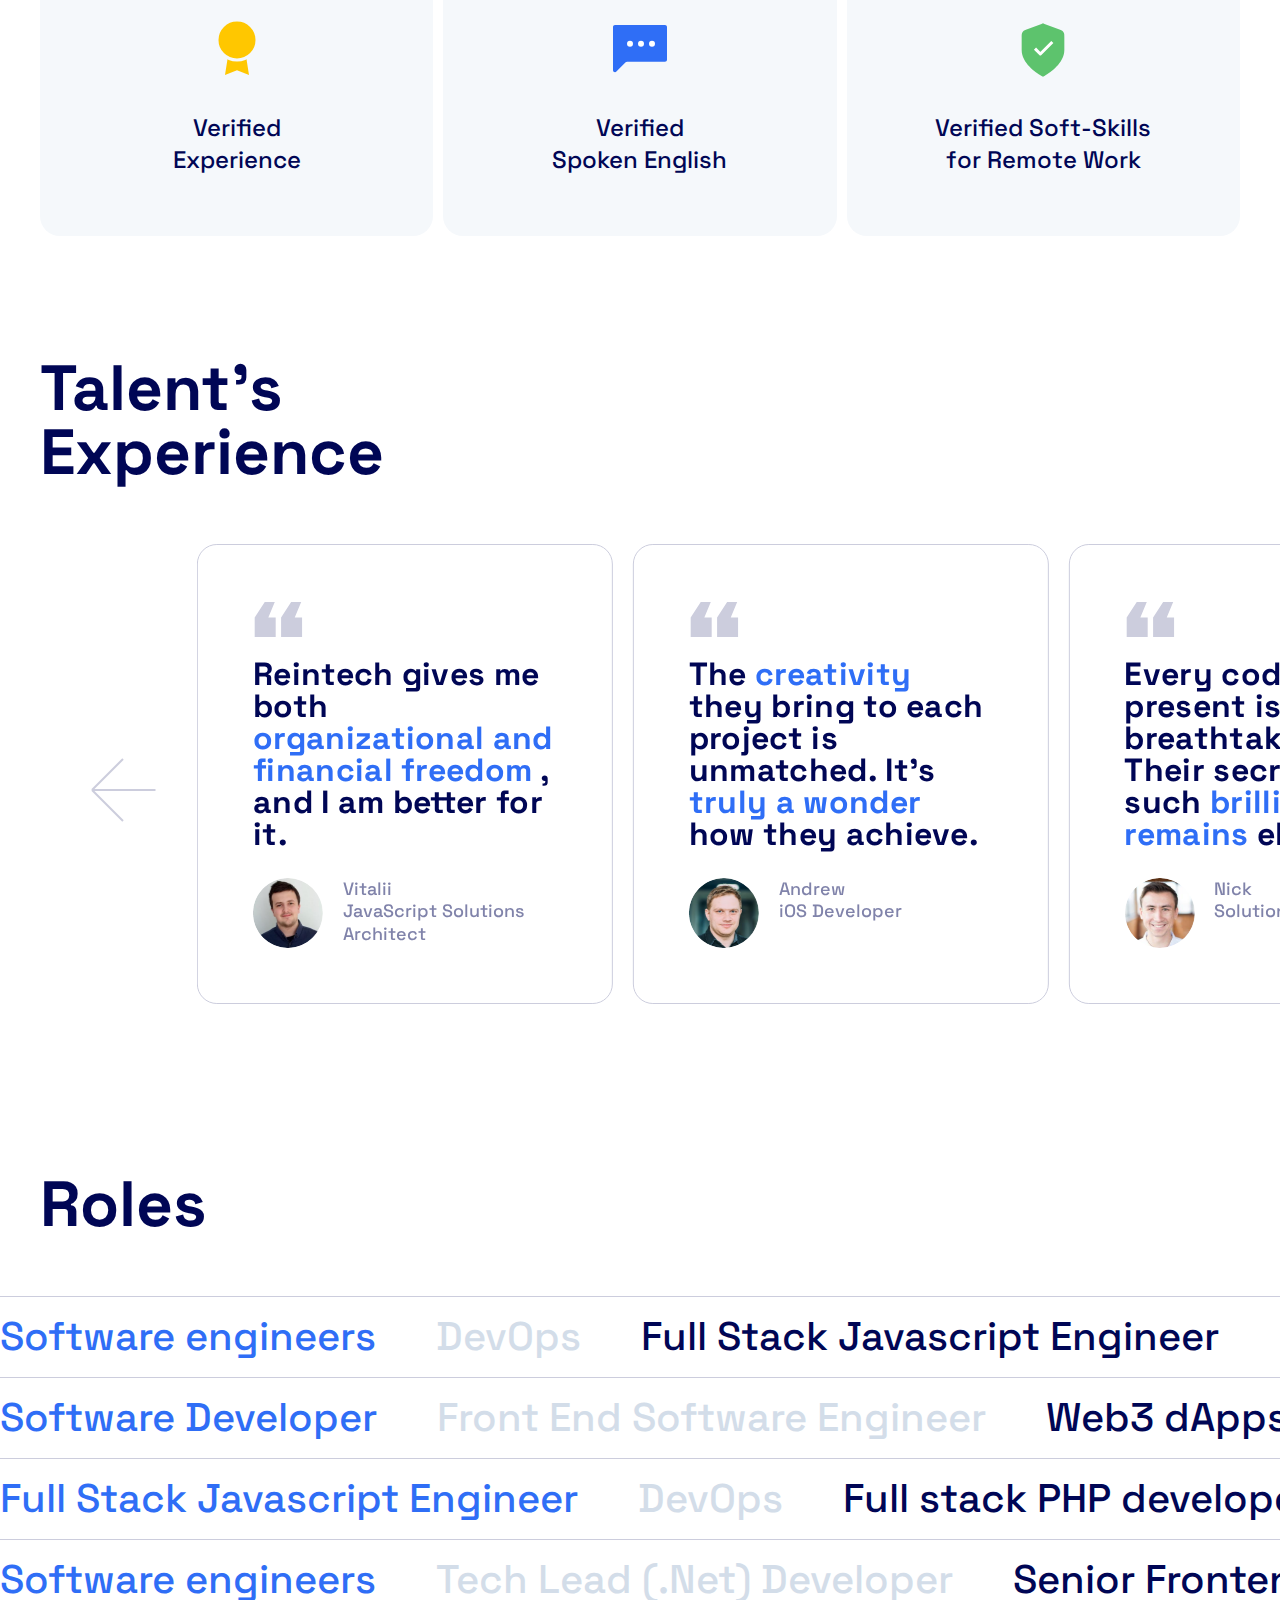
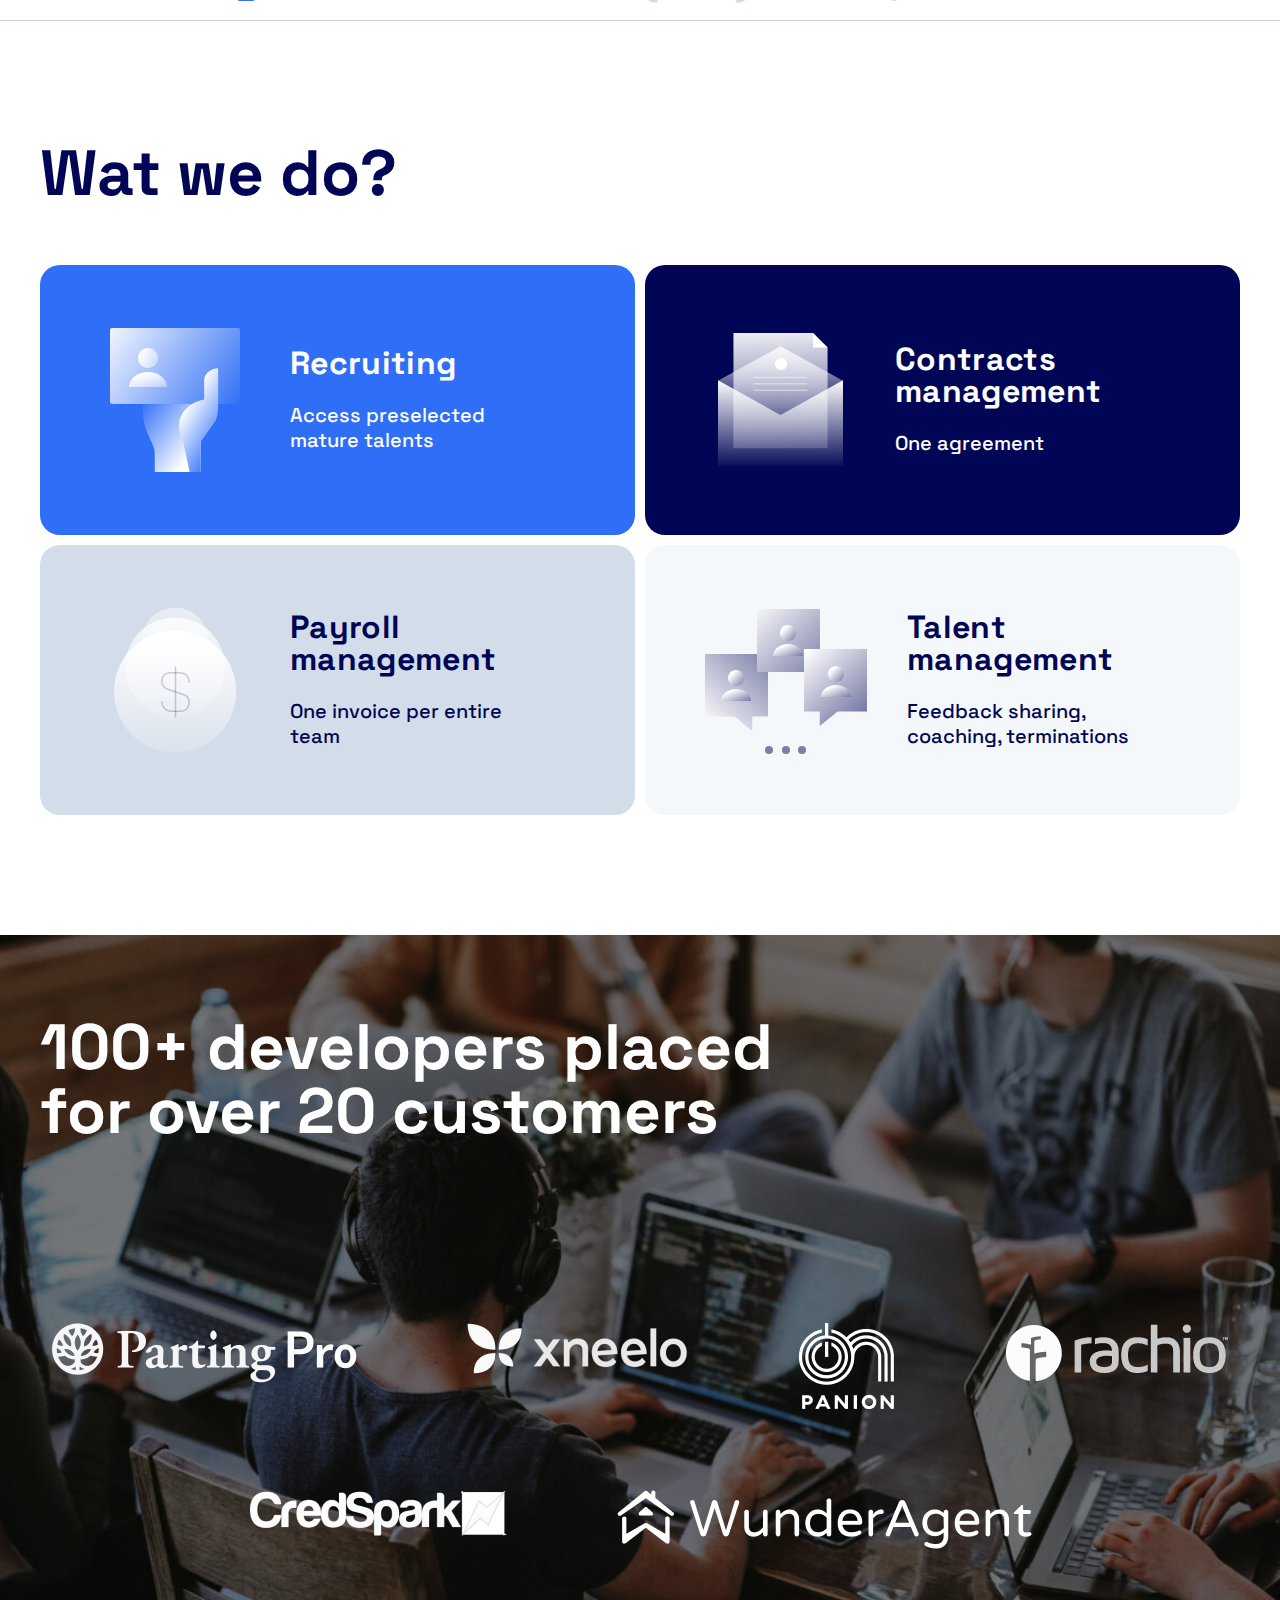
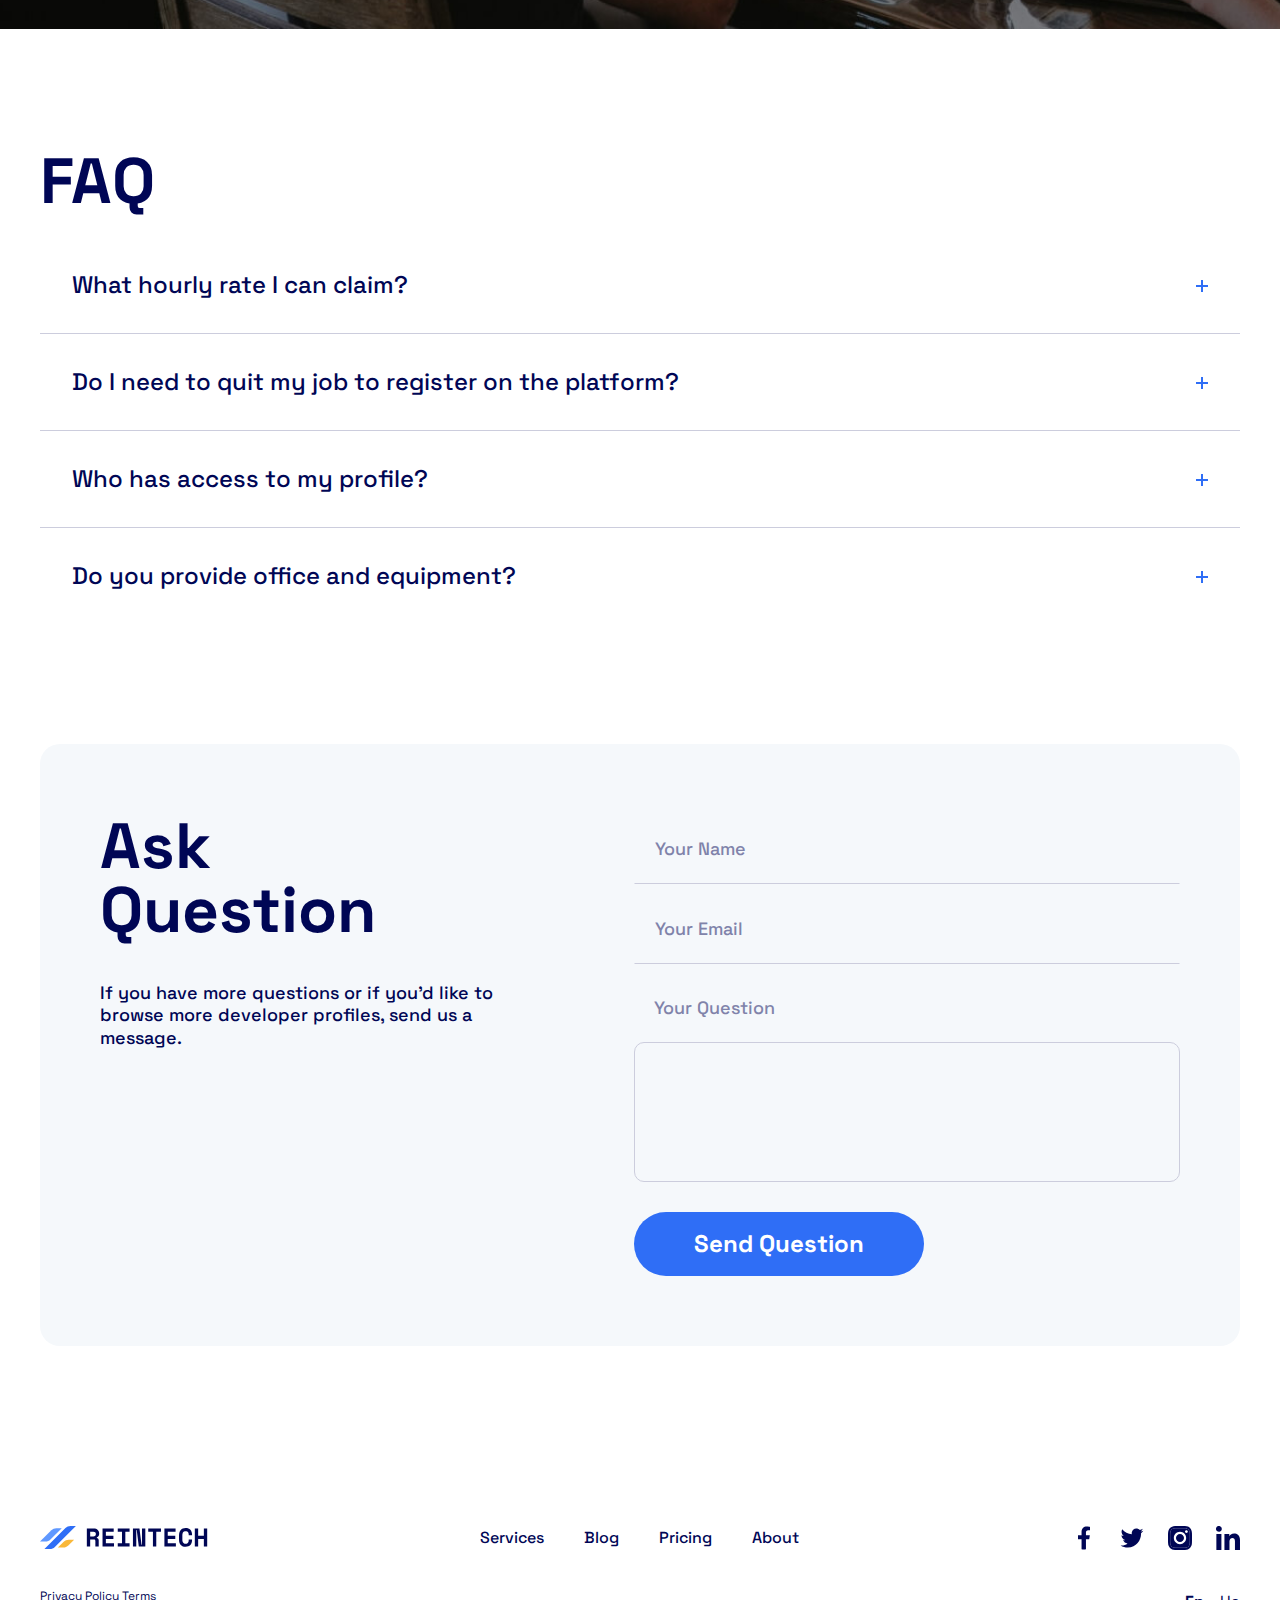
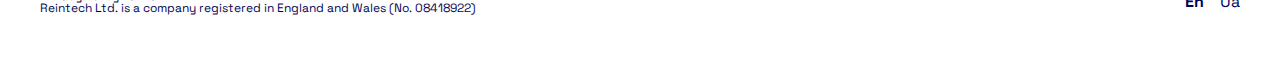
==== commit 9716cf5e: "fixes" ====
--- a/src/index.html
+++ b/src/index.html
@@ -145,7 +145,7 @@
 			<!-- Main Content -->
 			<main class="flex-auto">
 				<!-- Section 1 (Hero) -->
-				<section id="section-hero" class="my-0">
+				<section id="section-hero " class="my-0">
 					<div class="container-xl container">
 						<!-- Desktop view -->
 						<div class="desk-view relative hidden gap-5">
@@ -297,7 +297,7 @@
 										</div>
 									</div>
 								</div>
-								<div class="">
+								<div class="right-side-blocks">
 									<!-- Box Item 2 -->
 									<div
 										class="hero-box group bg-hero-gradient-shadow"
@@ -1399,7 +1399,7 @@
 					</div>
 
 					<picture
-						class="absolute right-0 top-[179px] z-[-1] xl:left-[40%] xl:h-[820px] xl:w-full xl:max-w-[1170px] xl:object-cover md:static"
+						class="absolute right-0 top-[179px] z-[-1] xl:left-[40%] md:static"
 					>
 						<source
 							class="rounded-tl-[20px] rounded-bl-[20px] md:static md:-mt-[160px] md:h-auto md:w-full md:max-w-full md:rounded-none sm:mt-[-75px]"
@@ -1993,7 +1993,7 @@
 
 				<!-- Section 9 ( Partners ) -->
 				<section
-					class="bg-[url('../img/partners.jpg')] bg-cover bg-center bg-no-repeat py-20 md:py-[60px] sm:py-[50px]"
+					class="bg-[url('../img/partners.jpeg')] bg-cover bg-center bg-no-repeat py-20 md:py-[60px] sm:py-[50px]"
 				>
 					<div class="container-xl container">
 						<h2 class="max-w-[816px] text-white">
--- a/src/css/output.css
+++ b/src/css/output.css
@@ -817,6 +817,10 @@
   }
 }
 
+/* .right-side-blocks.active {
+		@apply w-[420px] transition-all xl:w-[500px];
+	} */
+
 /* Button */
 
 .btn {
@@ -988,6 +992,10 @@
   left: -100%;
 }
 
+.-top-\[20px\] {
+  top: -20px;
+}
+
 .bottom-0 {
   bottom: 0px;
 }
@@ -1223,10 +1231,6 @@
   margin-top: 111px;
 }
 
-.mt-\[127px\] {
-  margin-top: 127px;
-}
-
 .mt-\[130px\] {
   margin-top: 130px;
 }
@@ -1239,6 +1243,10 @@
   margin-top: 180px;
 }
 
+.mt-\[240px\] {
+  margin-top: 240px;
+}
+
 .mt-\[30px\] {
   margin-top: 30px;
 }
@@ -1465,6 +1473,10 @@
 
 .max-w-\[839px\] {
   max-width: 839px;
+}
+
+.max-w-\[850px\] {
+  max-width: 850px;
 }
 
 .max-w-\[880px\] {
@@ -1803,6 +1815,10 @@
 
 .bg-hero-gradient-shadow {
   background-image: linear-gradient(180deg, #D1DCE8 0%, rgba(209, 220, 232, 0.70) 100%);
+}
+
+.bg-\[url\(\'\.\.\/img\/partners\.jpeg\'\)\] {
+  background-image: url('../img/partners.jpeg');
 }
 
 .bg-cover {
@@ -2561,6 +2577,10 @@
     top: 50%;
   }
 
+  .xl\:top-\[-20px\] {
+    top: -20px;
+  }
+
   .xl\:top-\[-60px\] {
     top: -60px;
   }
@@ -2589,12 +2609,8 @@
     margin-top: 200px;
   }
 
-  .xl\:mt-\[260px\] {
-    margin-top: 260px;
-  }
-
-  .xl\:h-\[820px\] {
-    height: 820px;
+  .xl\:mt-\[300px\] {
+    margin-top: 300px;
   }
 
   .xl\:h-auto {
@@ -2651,6 +2667,10 @@
 
   .xl\:max-w-\[886px\] {
     max-width: 886px;
+  }
+
+  .xl\:max-w-full {
+    max-width: 100%;
   }
 
   .xl\:-translate-y-1\/2 {
@@ -2690,10 +2710,6 @@
     padding-left: 0px;
   }
 
-  .xl\:pl-\[60px\] {
-    padding-left: 60px;
-  }
-
   .xl\:text-4xl {
     font-size: 2.25rem;
     line-height: 2.5rem;
@@ -2801,6 +2817,10 @@
     margin-top: -115px;
   }
 
+  .md\:mt-\[-180px\] {
+    margin-top: -180px;
+  }
+
   .md\:mt-\[10px\] {
     margin-top: 10px;
   }
